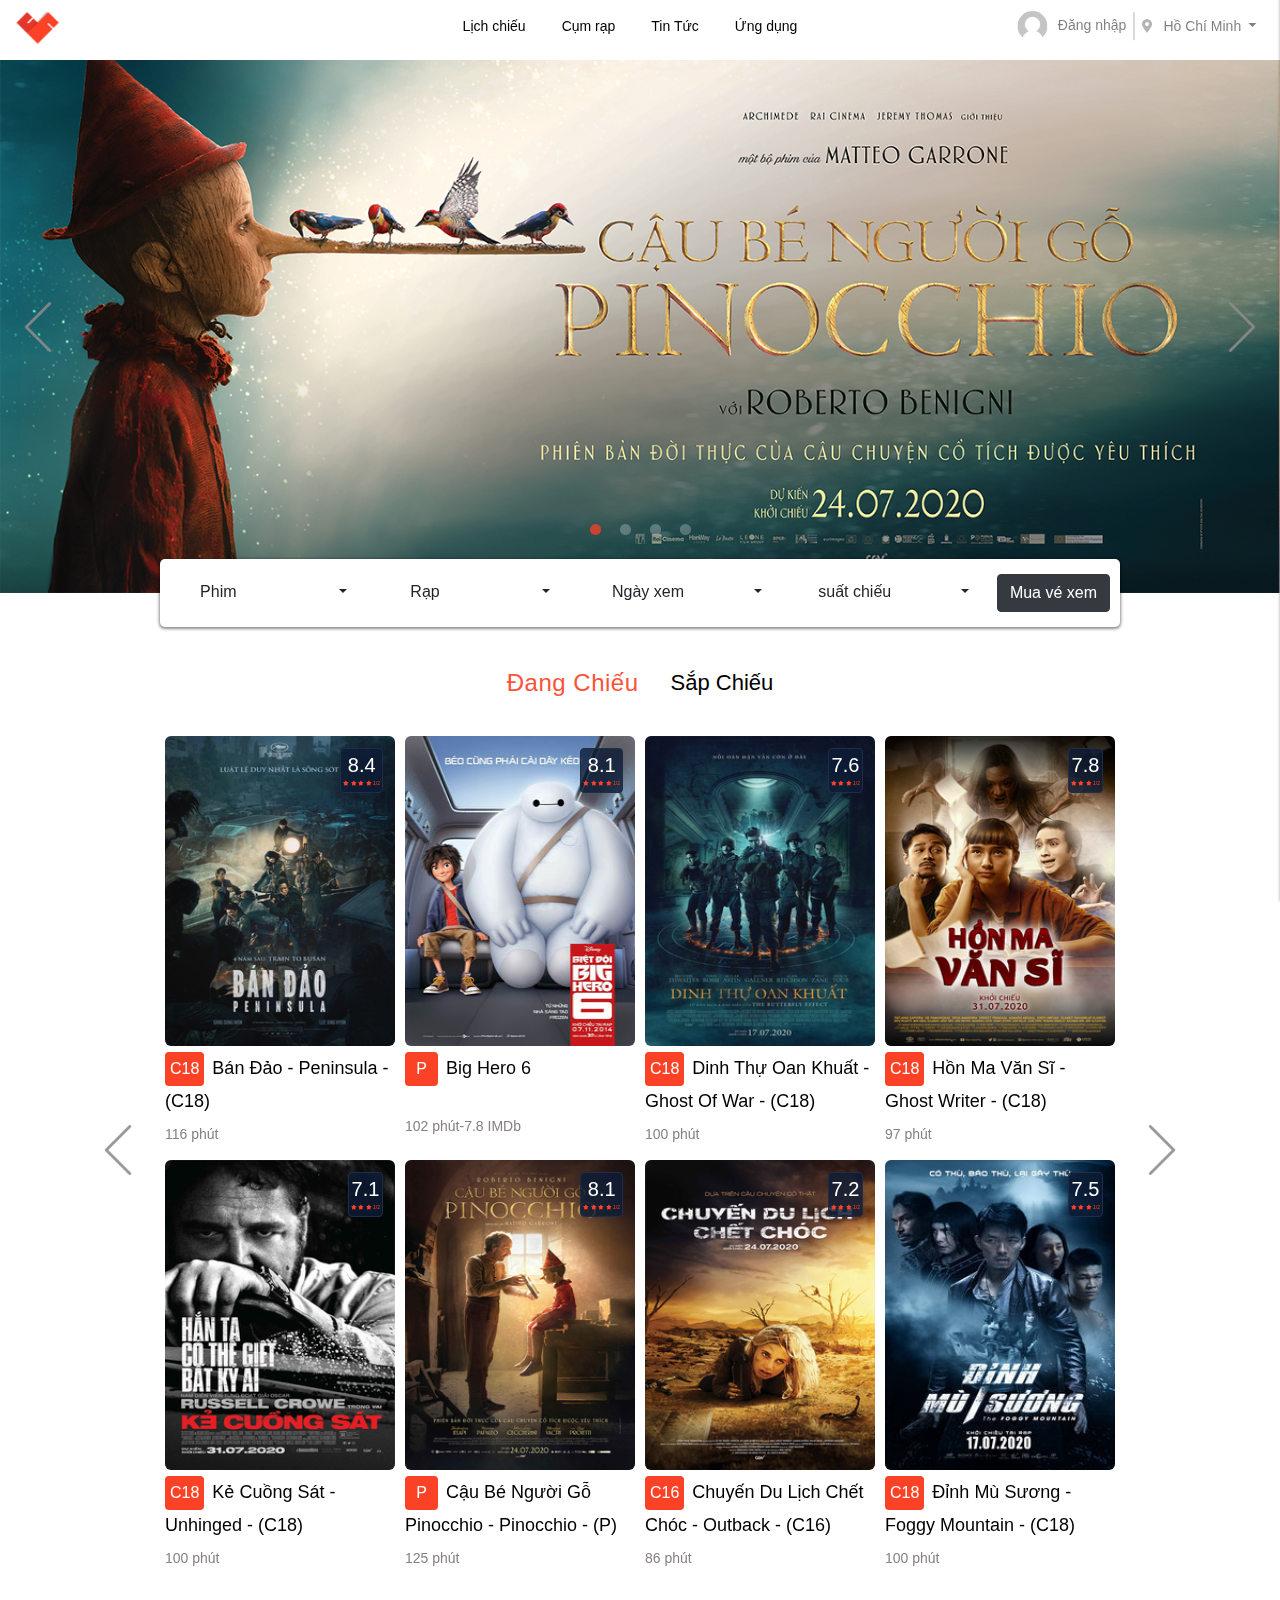
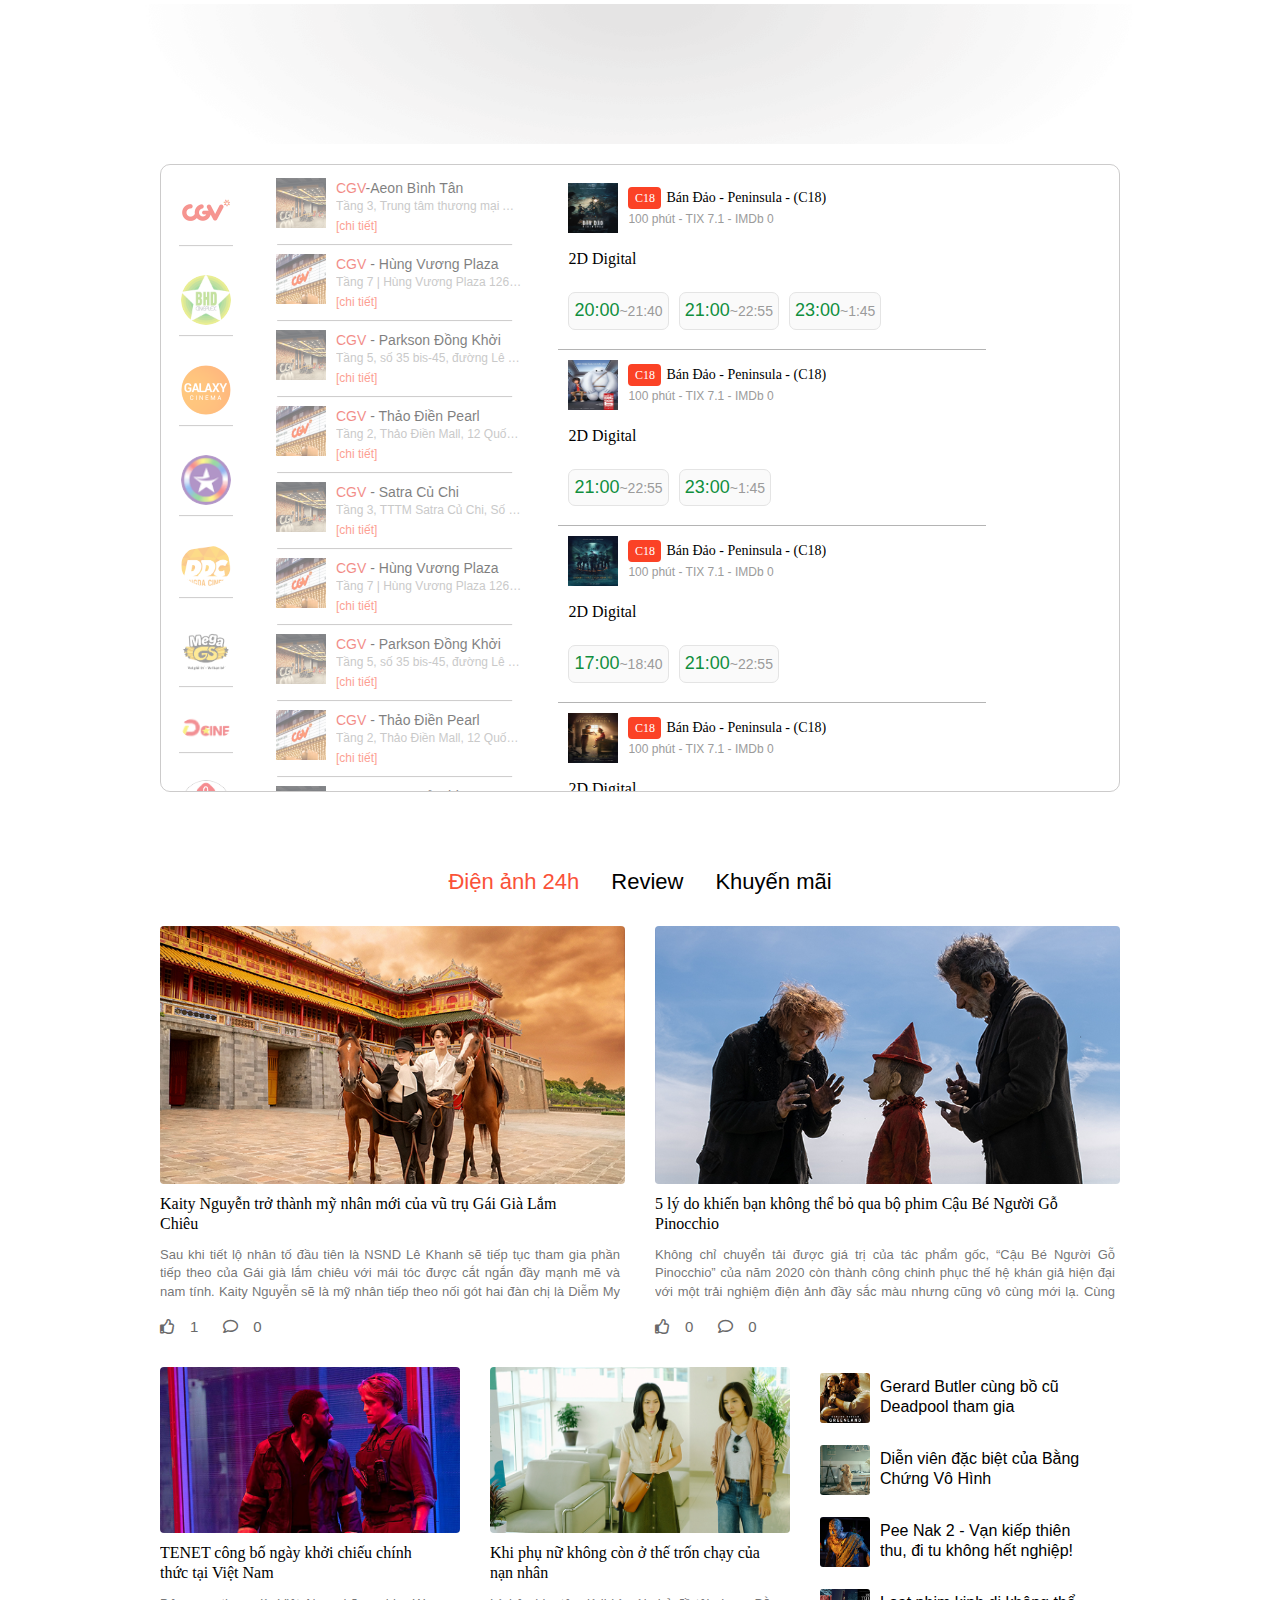
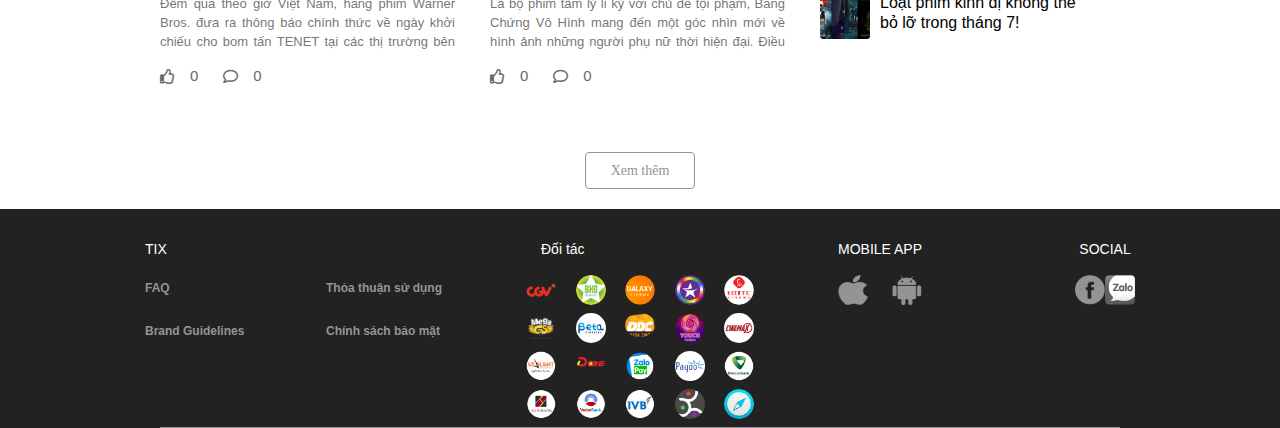
==== index.html @ 24a63910 "demo" ====
<!doctype html>
<html lang="en">

<head>
    <title>Tix-movie</title>
    <!-- Required meta tags -->
    <meta charset="utf-8">
    <meta name="viewport" content="width=device-width, initial-scale=1, shrink-to-fit=no">
    <!-- fontawesome 5.16 -->
    <link rel="stylesheet" href="./plugins/fontawesome-free-5.14.0-web/css/all.min.css">
    <!-- Bootstrap CSS -->
    <link rel="stylesheet" href="./css/bootstrap.min.css">
    <!-- Slick CSS -->
    <link rel="stylesheet" href="./plugins/slick/slick.css">
    <link rel="stylesheet" href="./plugins/slick/slick-theme.css">
    <!-- Venobox -->
    <link rel="stylesheet" href="./plugins/venobox/venobox.min.css" type="text/css" media="screen">
    <!-- CSS -->
    <link rel="stylesheet" href="./css/style.css">
</head>

<body>
    <header>
        <div id="mySidenav" class="sidenav">
            <div class="d-flex">
                <a class="nav-link1" href="#">
                    <img src="./img/avatar.png" alt="avatar" class="img-fluid" />
                    <span>Đăng nhập</span>
                </a>
                <a href="javascript:void(0)" class="closebtn" onclick="closeNav()">
                    <img src="./img/next-session.png" alt="next-session" class="img-fluid">
                </a>
            </div>
            <a href="#">Lịch chiếu</a>
            <a href="#">Cụm rạp</a>
            <a href="#">Tin tức</a>
            <a href="#">Ứng dụng</a>
            <div class="nav-item dropdown">
                <a class="nav-link dropdown-toggle" href="#" id="navbardrop" data-toggle="dropdown">
                    <span></i>Hồ Chí Minh</span>
                </a>
                <div class="dropdown-menu">
                    <a class="dropdown-item" href="#">Hồ Chí Minh</a>
                    <a class="dropdown-item" href="#">Hà Nội</a>
                    <a class="dropdown-item" href="#">Đà Nẵng</a>
                    <a class="dropdown-item" href="#">Hải Phòng</a>
                    <a class="dropdown-item" href="#">Biên Hòa</a>
                    <a class="dropdown-item" href="#">Nha Trang</a>

                </div>
            </div>

        </div>

        <!-- <h2>Animated Sidenav Example</h2>
        <p>Click on the element below to open the side navigation menu.</p>
        <span style="font-size:30px;cursor:pointer" onclick="openNav()">&#9776; open</span> -->
        <nav class="navbar navbar-expand-md navbar-light">
            <!-- Brand -->
            <a class="navbar-brand" href="#"><img src="img/web-logo.png" alt="web-logo" class="img-fluid"></a>

            <!-- Toggler/collapsibe Button -->
            <button class="navbar-toggler" onclick="openNav()">
                <img src="./img/menu-options.png" alt="menu-options" class="img-fluid">
            </button>

            <!-- Navbar links -->
            <div class="nav__menu">
                <ul class="navbar-nav">
                    <li class="nav-item">
                        <a class="nav-link" href="#">Lịch chiếu</a>
                    </li>
                    <li class="nav-item">
                        <a class="nav-link" href="#">Cụm rạp</a>
                    </li>
                    <li class="nav-item">
                        <a class="nav-link" href="#">Tin Tức</a>
                    </li>
                    <li class="nav-item">
                        <a class="nav-link" href="#">Ứng dụng</a>
                    </li>
                </ul>
            </div>
            <div class="nav__right">
                <ul class="navbar-nav">
                    <li class="nav-item ">
                        <a class="nav-link nav-link1" href="#">
                            <img src="./img/avatar.png" alt="avatar" class="img-fluid" />
                            <span>Đăng nhập</span>
                        </a>
                    </li>
                    <li class="nav-item dropdown">
                        <a class="nav-link dropdown-toggle" href="#" id="navbardrop" data-toggle="dropdown">
                            <span><i class="fas fa-map-marker-alt"></i>Hồ Chí Minh</span>
                        </a>
                        <div class="dropdown-menu">
                            <a class="dropdown-item" href="#">Hồ Chí Minh</a>
                            <a class="dropdown-item" href="#">Hà Nội</a>
                            <a class="dropdown-item" href="#">Đà Nẵng</a>
                            <a class="dropdown-item" href="#">Hải Phòng</a>
                            <a class="dropdown-item" href="#">Biên Hòa</a>
                            <a class="dropdown-item" href="#">Nha Trang</a>

                        </div>
                    </li>
                </ul>
            </div>
        </nav>
    </header>
    <section id="SlideShow">
        <div class="slick__carousel">
            <div class="item-carousel">
                <img src="./img/film1.png" alt="film1" class="img-fluid">
                <a class="venobox btn-trailer" data-vbtype="video"
                    href="https://www.youtube.com/watch?v=R3_Wu7fbBbc"><img src="./img/play-video.png" alt="play-video"
                        class="img-fluid"></a>
            </div>
            <div class="item-carousel">
                <img src="./img/film2.png" alt="film1" class="img-fluid">
                <a class="venobox btn-trailer" data-vbtype="video"
                    href="https://www.youtube.com/watch?v=Fi2RvkKuP0k"><img src="./img/play-video.png" alt="play-video"
                        class="img-fluid"></a>
            </div>
            <div class="item-carousel">
                <img src="./img/film3.png" alt="film1" class="img-fluid">
                <a class="venobox btn-trailer" data-vbtype="video"
                    href="https://www.youtube.com/watch?v=gSSaTepQXGU"><img src="./img/play-video.png" alt="play-video"
                        class="img-fluid"></a>
            </div>
            <div class="item-carousel">
                <img src="./img/film4.jpg" alt="film1" class="img-fluid">
                <a class="venobox btn-trailer" data-vbtype="video"
                    href="https://www.youtube.com/watch?v=J8riYadR3Nk"><img src="./img/play-video.png" alt="play-video"
                        class="img-fluid"></a>
            </div>
        </div>
    </section>
    <section id="searchTab">
        <div class="searchTool container">
            <div class="dropdown drop_film">
                <button type="button" class="btn btn-light dropdown-toggle film" data-toggle="dropdown">
                    Phim
                </button>
                <div class="dropdown-menu">
                    <a class="dropdown-item" href="#">Bán Đảo - Peninsula - (C18)</a>
                    <a class="dropdown-item" href="#">Big Hero 6</a>
                    <a class="dropdown-item" href="#">Dinh Thự Oan Khuất - Ghost Of War - (C18)</a>
                    <a class="dropdown-item" href="#">Hồn Ma Văn Sĩ - Ghost Writer - (C18)</a>
                    <a class="dropdown-item" href="#">Kẻ Cuồng Sát - Unhinged - (C18)</a>
                    <a class="dropdown-item" href="#">Cậu Bé Người Gỗ Pinocchio - Pinocchio - (P)</a>
                    <a class="dropdown-item" href="#">Chuyến Du Lịch Chết Chóc - Outback - (C16)</a>
                    <a class="dropdown-item" href="#">Đỉnh Mù Sương - Foggy Mountain - (C18)</a>
                    <a class="dropdown-item" href="#">Tàn Tích Quỷ Ám - Relic - (C18)</a>
                    <a class="dropdown-item" href="#">Hậu Duệ Thần Sấm - Mortal - (C16)</a>
                    <a class="dropdown-item" href="#">Bằng Chứng Vô Hình - (C18)</a>
                    <a class="dropdown-item" href="#">Yêu Nhau Mùa Ế - Low Season - (C16)</a>
                    <a class="dropdown-item" href="#">Cuộc Phiêu Lưu Của Scooby-doo! - Scoob! - (P)</a>
                    <a class="dropdown-item" href="#">Ngôi Đền Kì Quái - Pee Nak 2 - (C16)</a>
                    <a class="dropdown-item" href="#">SÓI 100% - 100% WOLF - (P)</a>
                </div>
            </div>
            <div class="dropdown drop_cine">
                <button type="button" class="btn btn-light dropdown-toggle cine" data-toggle="dropdown">
                    Rạp
                </button>
                <div class="dropdown-menu">
                    <a class="dropdown-item" href="#">BHD Star Bitexco</a>
                    <a class="dropdown-item" href="#">BHD Star Vincom 3/2</a>
                    <a class="dropdown-item" href="#">BHD Star Vincom Lê Văn Việt</a>
                    <a class="dropdown-item" href="#">BHD Star Vincom Quang Trung</a>
                    <a class="dropdown-item" href="#">BHD Star Vincom Thảo Điền</a>
                    <a class="dropdown-item" href="#">BHD Star ‎Phạm Hùng</a>
                    <!-- <a class="dropdown-item" href="#">CGV Aeon Bình Tân</a>
                    <a class="dropdown-item" href="#">CGV Aeon Tân Phú</a>
                    <a class="dropdown-item" href="#">CGV Crescent Mall</a>
                    <a class="dropdown-item" href="#">CGV Giga Mall Thủ Đức</a>
                    <a class="dropdown-item" href="#">CGV Hoàng Văn Thụ</a>
                    <a class="dropdown-item" href="#">CGV Hùng Vương Plaza</a>
                    <a class="dropdown-item" href="#">CGV IMC Trần Quang Khải</a>
                    <a class="dropdown-item" href="#">CGV Liberty Citypoint</a>
                    <a class="dropdown-item" href="#">CGV Liberty Citypoint</a>
                    <a class="dropdown-item" href="#">CGV Lý Chính Thắng</a>  -->
                </div>
            </div>
            <div class="dropdown drop_date">
                <button type="button" class="btn btn-light dropdown-toggle date" data-toggle="dropdown">
                    Ngày xem
                </button>
                <div class="dropdown-menu">
                    <a class="dropdown-item" href="#">Hôm nay <p>01-08-2020</p></a>
                    <a class="dropdown-item" href="#">Hôm ngày mai <p>02-08-2020</p></a>
                    <a class="dropdown-item" href="#">Thứ 2 <p>03-08-2020</p></a>
                    <a class="dropdown-item" href="#">Thứ 3 <p>04-08-2020</p></a>
                    <a class="dropdown-item" href="#">Thứ 4 <p>05-08-2020</p></a>
                    <a class="dropdown-item" href="#">Thứ 5 <p>06-08-2020</p></a>
                    <a class="dropdown-item" href="#">Thứ 6 <p>07-08-2020</p></a>
                    <a class="dropdown-item" href="#">Thứ 7 <p>08-08-2020</p></a>
                    <a class="dropdown-item" href="#">chủ nhật <p>09-08-2020</p></a>
                </div>
            </div>
            <div class="dropdown drop_suatChieu">
                <button type="button" class="btn btn-light dropdown-toggle sChieu" data-toggle="dropdown">
                    suất chiếu
                </button>
                <div class="dropdown-menu">
                    <a class="dropdown-item" href="#">11:30</a>
                    <a class="dropdown-item" href="#">12:15</a>
                    <a class="dropdown-item" href="#">13:45</a>
                    <a class="dropdown-item" href="#">14:10</a>
                    <a class="dropdown-item" href="#">15:35</a>
                    <a class="dropdown-item" href="#">16:15</a>
                    <a class="dropdown-item" href="#">17:40</a>
                    <a class="dropdown-item" href="#">18:25</a>
                    <a class="dropdown-item" href="#">19:10</a>
                    <a class="dropdown-item" href="#">20:35</a>
                    <a class="dropdown-item" href="#">21:15</a>
                    <a class="dropdown-item" href="#">22:40</a>
                    <a class="dropdown-item" href="#">7:25</a>
                    <a class="dropdown-item" href="#">8:10</a>
                    <a class="dropdown-item" href="#">9:15</a>
                    <a class="dropdown-item" href="#">10:40</a>
                    <a class="dropdown-item" href="#">11:25</a>
                    <a class="dropdown-item" href="#">8:10</a>
                </div>
            </div>
            <div class="button">
                <button class="btn btn-dark">Mua vé xem</button>
            </div>
        </div>
    </section>
    <section id="homeMovies">
        <div class=" container movies">
            <ul class="nav nav-tabs">
                <li class="nav-item">
                    <a class="nav-link active show" data-toggle="pill" href="#DangChieu">Đang Chiếu</a>
                </li>
                <li class="nav-item">
                    <a class="nav-link" data-toggle="pill" href="#SapChieu">Sắp Chiếu</a>
                </li>
            </ul>

            <!-- Tab panes -->
            <div class="tab-content">
                <div class="tab-pane active" id="DangChieu">
                    <div class="slick-movie">
                        <div class="slick-item">
                            <div class="row">
                                <div class="col-3">
                                    <div class="tag">
                                        <div class="image">
                                            <img src="./img/movie1.png" alt="movie1" class="img-fluid">
                                            <span class="point-film">
                                                <p class="point">8.4</p>
                                                <p class="rating">
                                                    <i class="fas fa-star"></i>
                                                    <i class="fas fa-star"></i>
                                                    <i class="fas fa-star"></i>
                                                    <i class="fas fa-star"></i>
                                                    1/2
                                                </p>
                                            </span>
                                            <a class="venobox btn-trailer" data-vbtype="video"
                                                href="https://www.youtube.com/watch?v=R3_Wu7fbBbc"><img
                                                    src="./img/play-video.png" alt="play-video" class="img-fluid"></a>
                                        </div>
                                        <div class="content">
                                            <div class="content__group">
                                                <p class="title"><span>C18</span>Bán Đảo - Peninsula - (C18)</p>
                                                <p class="time">116 phút </p>
                                            </div>
                                            <div class="content__button">
                                                <button class="btn btn-warning btn-pay">Mua Vé</button>
                                            </div>
                                        </div>
                                    </div>
                                </div>
                                <div class="col-3">
                                    <div class="tag">
                                        <div class="image">
                                            <img src="./img/movie2.jpg" alt="movie2" class="img-fluid">
                                            <span class="point-film">
                                                <p class="point">8.1</p>
                                                <p class="rating">
                                                    <i class="fas fa-star"></i>
                                                    <i class="fas fa-star"></i>
                                                    <i class="fas fa-star"></i>
                                                    <i class="fas fa-star"></i>
                                                    1/2
                                                </p>
                                            </span>
                                            <a class="venobox btn-trailer" data-vbtype="video"
                                                href="https://www.youtube.com/watch?v=R3_Wu7fbBbc"><img
                                                    src="./img/play-video.png" alt="play-video" class="img-fluid"></a>
                                        </div>
                                        <div class="content">
                                            <div class="content__group">
                                                <p class="title"><span>P</span>Big Hero 6</p>
                                                <p class="time">102 phút-7.8 IMDb </p>
                                            </div>
                                            <div class="content__button">
                                                <button class="btn btn-warning btn-pay">Mua Vé</button>
                                            </div>
                                        </div>
                                    </div>
                                </div>
                                <div class="col-3">
                                    <div class="tag">
                                        <div class="image">
                                            <img src="./img/movie3.png" alt="movie3" class="img-fluid">
                                            <span class="point-film">
                                                <p class="point">7.6</p>
                                                <p class="rating">
                                                    <i class="fas fa-star"></i>
                                                    <i class="fas fa-star"></i>
                                                    <i class="fas fa-star"></i>
                                                    1/2
                                                </p>
                                            </span>
                                            <a class="venobox btn-trailer" data-vbtype="video"
                                                href="https://www.youtube.com/watch?v=R3_Wu7fbBbc"><img
                                                    src="./img/play-video.png" alt="play-video" class="img-fluid"></a>
                                        </div>
                                        <div class="content">
                                            <div class="content__group">
                                                <p class="title"><span>C18</span>Dinh Thự Oan Khuất - Ghost Of War -
                                                    (C18)</p>
                                                <p class="time">100 phút </p>
                                            </div>
                                            <div class="content__button">
                                                <button class="btn btn-warning btn-pay">Mua Vé</button>
                                            </div>
                                        </div>
                                    </div>
                                </div>
                                <div class="col-3">
                                    <div class="tag">
                                        <div class="image">
                                            <img src="./img/movie4.png" alt="movie4" class="img-fluid">
                                            <span class="point-film">
                                                <p class="point">7.8</p>
                                                <p class="rating">
                                                    <i class="fas fa-star"></i>
                                                    <i class="fas fa-star"></i>
                                                    <i class="fas fa-star"></i>
                                                    1/2
                                                </p>
                                            </span>
                                            <a class="venobox btn-trailer" data-vbtype="video"
                                                href="https://www.youtube.com/watch?v=R3_Wu7fbBbc"><img
                                                    src="./img/play-video.png" alt="play-video" class="img-fluid"></a>
                                        </div>
                                        <div class="content">
                                            <div class="content__group">
                                                <p class="title"><span>C18</span>Hồn Ma Văn Sĩ - Ghost Writer - (C18)
                                                </p>
                                                <p class="time">97 phút </p>
                                            </div>
                                            <div class="content__button">
                                                <button class="btn btn-warning btn-pay">Mua Vé</button>
                                            </div>
                                        </div>
                                    </div>
                                </div>
                                <div class="col-3">
                                    <div class="tag">
                                        <div class="image">
                                            <img src="./img/movie5.png" alt="movie5" class="img-fluid">
                                            <span class="point-film">
                                                <p class="point">7.1</p>
                                                <p class="rating">
                                                    <i class="fas fa-star"></i>
                                                    <i class="fas fa-star"></i>
                                                    <i class="fas fa-star"></i>
                                                    1/2
                                                </p>
                                            </span>
                                            <a class="venobox btn-trailer" data-vbtype="video"
                                                href="https://www.youtube.com/watch?v=R3_Wu7fbBbc"><img
                                                    src="./img/play-video.png" alt="play-video" class="img-fluid"></a>
                                        </div>
                                        <div class="content">
                                            <div class="content__group">
                                                <p class="title"><span>C18</span>Kẻ Cuồng Sát - Unhinged - (C18)</p>
                                                <p class="time">100 phút </p>
                                            </div>
                                            <div class="content__button">
                                                <button class="btn btn-warning btn-pay">Mua Vé</button>
                                            </div>
                                        </div>
                                    </div>
                                </div>
                                <div class="col-3">
                                    <div class="tag">
                                        <div class="image">
                                            <img src="./img/movie6.png" alt="movie6" class="img-fluid">
                                            <span class="point-film">
                                                <p class="point">8.1</p>
                                                <p class="rating">
                                                    <i class="fas fa-star"></i>
                                                    <i class="fas fa-star"></i>
                                                    <i class="fas fa-star"></i>
                                                    <i class="fas fa-star"></i>
                                                    1/2
                                                </p>
                                            </span>
                                            <a class="venobox btn-trailer" data-vbtype="video"
                                                href="https://www.youtube.com/watch?v=R3_Wu7fbBbc"><img
                                                    src="./img/play-video.png" alt="play-video" class="img-fluid"></a>
                                        </div>
                                        <div class="content">
                                            <div class="content__group">
                                                <p class="title"><span>P</span>Cậu Bé Người Gỗ Pinocchio - Pinocchio -
                                                    (P)</p>
                                                <p class="time">125 phút</p>
                                            </div>
                                            <div class="content__button">
                                                <button class="btn btn-warning btn-pay">Mua Vé</button>
                                            </div>
                                        </div>
                                    </div>
                                </div>
                                <div class="col-3">
                                    <div class="tag">
                                        <div class="image">
                                            <img src="./img/movie7.png" alt="movie7" class="img-fluid">
                                            <span class="point-film">
                                                <p class="point">7.2</p>
                                                <p class="rating">
                                                    <i class="fas fa-star"></i>
                                                    <i class="fas fa-star"></i>
                                                    <i class="fas fa-star"></i>
                                                    1/2
                                                </p>
                                            </span>
                                            <a class="venobox btn-trailer" data-vbtype="video"
                                                href="https://www.youtube.com/watch?v=R3_Wu7fbBbc"><img
                                                    src="./img/play-video.png" alt="play-video" class="img-fluid"></a>
                                        </div>
                                        <div class="content">
                                            <div class="content__group">
                                                <p class="title"><span>C16</span>Chuyến Du Lịch Chết Chóc - Outback -
                                                    (C16)</p>
                                                <p class="time">86 phút </p>
                                            </div>
                                            <div class="content__button">
                                                <button class="btn btn-warning btn-pay">Mua Vé</button>
                                            </div>
                                        </div>
                                    </div>
                                </div>
                                <div class="col-3">
                                    <div class="tag">
                                        <div class="image">
                                            <img src="./img/movie8.jpg" alt="movie8" class="img-fluid">
                                            <span class="point-film">
                                                <p class="point">7.5</p>
                                                <p class="rating">
                                                    <i class="fas fa-star"></i>
                                                    <i class="fas fa-star"></i>
                                                    <i class="fas fa-star"></i>
                                                    1/2
                                                </p>
                                            </span>
                                            <a class="venobox btn-trailer" data-vbtype="video"
                                                href="https://www.youtube.com/watch?v=R3_Wu7fbBbc"><img
                                                    src="./img/play-video.png" alt="play-video" class="img-fluid"></a>
                                        </div>
                                        <div class="content">
                                            <div class="content__group">
                                                <p class="title"><span>C18</span>Đỉnh Mù Sương - Foggy Mountain - (C18)
                                                </p>
                                                <p class="time">100 phút </p>
                                            </div>
                                            <div class="content__button">
                                                <button class="btn btn-warning btn-pay">Mua Vé</button>
                                            </div>
                                        </div>
                                    </div>
                                </div>
                            </div>
                        </div>
                        <div class="slick-item">
                            <div class="row">
                                <div class="col-3">
                                    <div class="tag">
                                        <div class="image">
                                            <img src="./img/movie9.png" alt="movie9" class="img-fluid">
                                            <span class="point-film">
                                                <p class="point">7</p>
                                                <p class="rating">
                                                    <i class="fas fa-star"></i>
                                                    <i class="fas fa-star"></i>
                                                    <i class="fas fa-star"></i>
                                                    1/2
                                                </p>
                                            </span>
                                            <a class="venobox btn-trailer" data-vbtype="video"
                                                href="https://www.youtube.com/watch?v=R3_Wu7fbBbc"><img
                                                    src="./img/play-video.png" alt="play-video" class="img-fluid"></a>
                                        </div>
                                        <div class="content">
                                            <div class="content__group">
                                                <p class="title"><span>C18</span>Tàn Tích Quỷ Ám - Relic - (C18)</p>
                                                <p class="time">89 phút </p>
                                            </div>
                                            <div class="content__button">
                                                <button class="btn btn-warning btn-pay">Mua Vé</button>
                                            </div>
                                        </div>
                                    </div>
                                </div>
                                <div class="col-3">
                                    <div class="tag">
                                        <div class="image">
                                            <img src="./img/movie10.png" alt="movie10" class="img-fluid">
                                            <span class="point-film">
                                                <p class="point">7</p>
                                                <p class="rating">
                                                    <i class="fas fa-star"></i>
                                                    <i class="fas fa-star"></i>
                                                    <i class="fas fa-star"></i>
                                                    1/2
                                                </p>
                                            </span>
                                            <a class="venobox btn-trailer" data-vbtype="video"
                                                href="https://www.youtube.com/watch?v=R3_Wu7fbBbc"><img
                                                    src="./img/play-video.png" alt="play-video" class="img-fluid"></a>
                                        </div>
                                        <div class="content">
                                            <div class="content__group">
                                                <p class="title"><span>C16</span>Hậu Duệ Thần Sấm - Mortal - (C16)</p>
                                                <p class="time">104 phút</p>
                                            </div>
                                            <div class="content__button">
                                                <button class="btn btn-warning btn-pay">Mua Vé</button>
                                            </div>
                                        </div>
                                    </div>
                                </div>
                                <div class="col-3">
                                    <div class="tag">
                                        <div class="image">
                                            <img src="./img/movie11.jpg" alt="movie11" class="img-fluid">
                                            <span class="point-film">
                                                <p class="point">7.7</p>
                                                <p class="rating">
                                                    <i class="fas fa-star"></i>
                                                    <i class="fas fa-star"></i>
                                                    <i class="fas fa-star"></i>
                                                    1/2
                                                </p>
                                            </span>
                                            <a class="venobox btn-trailer" data-vbtype="video"
                                                href="https://www.youtube.com/watch?v=R3_Wu7fbBbc"><img
                                                    src="./img/play-video.png" alt="play-video" class="img-fluid"></a>
                                        </div>
                                        <div class="content">
                                            <div class="content__group">
                                                <p class="title"><span>C18</span>Bằng Chứng Vô Hình - (C18)</p>
                                                <p class="time">100 phút </p>
                                            </div>
                                            <div class="content__button">
                                                <button class="btn btn-warning btn-pay">Mua Vé</button>
                                            </div>
                                        </div>
                                    </div>
                                </div>
                                <div class="col-3">
                                    <div class="tag">
                                        <div class="image">
                                            <img src="./img/movie12.png" alt="movie12" class="img-fluid">
                                            <span class="point-film">
                                                <p class="point">8.3</p>
                                                <p class="rating">
                                                    <i class="fas fa-star"></i>
                                                    <i class="fas fa-star"></i>
                                                    <i class="fas fa-star"></i>
                                                    <i class="fas fa-star"></i>
                                                    1/2
                                                </p>
                                            </span>
                                            <a class="venobox btn-trailer" data-vbtype="video"
                                                href="https://www.youtube.com/watch?v=R3_Wu7fbBbc"><img
                                                    src="./img/play-video.png" alt="play-video" class="img-fluid"></a>
                                        </div>
                                        <div class="content">
                                            <div class="content__group">
                                                <p class="title"><span>C16</span>Yêu Nhau Mùa Ế - Low Season - (C16)</p>
                                                <p class="time">100 phút </p>
                                            </div>
                                            <div class="content__button">
                                                <button class="btn btn-warning btn-pay">Mua Vé</button>
                                            </div>
                                        </div>
                                    </div>
                                </div>
                                <div class="col-3">
                                    <div class="tag">
                                        <div class="image">
                                            <img src="./img/movie13.png" alt="movie13" class="img-fluid">
                                            <span class="point-film">
                                                <p class="point">7.8</p>
                                                <p class="rating">
                                                    <i class="fas fa-star"></i>
                                                    <i class="fas fa-star"></i>
                                                    <i class="fas fa-star"></i>
                                                    1/2
                                                </p>
                                            </span>
                                            <a class="venobox btn-trailer" data-vbtype="video"
                                                href="https://www.youtube.com/watch?v=R3_Wu7fbBbc"><img
                                                    src="./img/play-video.png" alt="play-video" class="img-fluid"></a>
                                        </div>
                                        <div class="content">
                                            <div class="content__group">
                                                <p class="title"><span>P</span>Cuộc Phiêu Lưu Của Scooby-doo! - Scoob! -
                                                    (P)</p>
                                                <p class="time">100 phút - 5.7 IMDb</p>
                                            </div>
                                            <div class="content__button">
                                                <button class="btn btn-warning btn-pay">Mua Vé</button>
                                            </div>
                                        </div>
                                    </div>
                                </div>
                                <div class="col-3">
                                    <div class="tag">
                                        <div class="image">
                                            <img src="./img/movie14.png" alt="movie14" class="img-fluid">
                                            <span class="point-film">
                                                <p class="point">5.6</p>
                                                <p class="rating">
                                                    <i class="fas fa-star"></i>
                                                    <i class="fas fa-star"></i>
                                                    1/2
                                                </p>
                                            </span>
                                            <a class="venobox btn-trailer" data-vbtype="video"
                                                href="https://www.youtube.com/watch?v=R3_Wu7fbBbc"><img
                                                    src="./img/play-video.png" alt="play-video" class="img-fluid"></a>
                                        </div>
                                        <div class="content">
                                            <div class="content__group">
                                                <p class="title"><span>C16</span>Ngôi Đền Kì Quái - Pee Nak 2 - (C16)
                                                </p>
                                                <p class="time">115 phút</p>
                                            </div>
                                            <div class="content__button">
                                                <button class="btn btn-warning btn-pay">Mua Vé</button>
                                            </div>
                                        </div>
                                    </div>
                                </div>
                                <div class="col-3">
                                    <div class="tag">
                                        <div class="image">
                                            <img src="./img/movie15.png" alt="movie15" class="img-fluid">
                                            <span class="point-film">
                                                <p class="point">7.6</p>
                                                <p class="rating">
                                                    <i class="fas fa-star"></i>
                                                    <i class="fas fa-star"></i>
                                                    <i class="fas fa-star"></i>
                                                    1/2
                                                </p>
                                            </span>
                                            <a class="venobox btn-trailer" data-vbtype="video"
                                                href="https://www.youtube.com/watch?v=R3_Wu7fbBbc"><img
                                                    src="./img/play-video.png" alt="play-video" class="img-fluid"></a>
                                        </div>
                                        <div class="content">
                                            <div class="content__group">
                                                <p class="title"><span>P</span>SÓI 100% - 100% WOLF - (P)</p>
                                                <p class="time">96 phút </p>
                                            </div>
                                            <div class="content__button">
                                                <button class="btn btn-warning btn-pay">Mua Vé</button>
                                            </div>
                                        </div>
                                    </div>
                                </div>
                            </div>
                        </div>
                    </div>
                </div>
                <div class="tab-pane fade" id="SapChieu">
                    <div class="slick-movie">
                        <div class="slick-item">
                            <div class="row">
                                <div class="col-3">
                                    <div class="tag">
                                        <div class="image">
                                            <img src="./img/movie1.png" alt="movie1" class="img-fluid">
                                            <span class="point-film">
                                                <p class="point">8.4</p>
                                                <p class="rating">
                                                    <i class="fas fa-star"></i>
                                                    <i class="fas fa-star"></i>
                                                    <i class="fas fa-star"></i>
                                                    <i class="fas fa-star"></i>
                                                    1/2
                                                </p>
                                            </span>
                                            <a class="venobox btn-trailer" data-vbtype="video"
                                                href="https://www.youtube.com/watch?v=R3_Wu7fbBbc"><img
                                                    src="./img/play-video.png" alt="play-video" class="img-fluid"></a>
                                        </div>
                                        <div class="content">
                                            <div class="content__group">
                                                <p class="title"><span>C18</span>Bán Đảo - Peninsula - (C18)</p>
                                                <p class="time">116 phút </p>
                                            </div>
                                            <div class="content__button">
                                                <button class="btn btn-warning btn-pay">Mua Vé</button>
                                            </div>
                                        </div>
                                    </div>
                                </div>
                                <div class="col-3">
                                    <div class="tag">
                                        <div class="image">
                                            <img src="./img/movie2.jpg" alt="movie2" class="img-fluid">
                                            <span class="point-film">
                                                <p class="point">8.1</p>
                                                <p class="rating">
                                                    <i class="fas fa-star"></i>
                                                    <i class="fas fa-star"></i>
                                                    <i class="fas fa-star"></i>
                                                    <i class="fas fa-star"></i>
                                                    1/2
                                                </p>
                                            </span>
                                            <a class="venobox btn-trailer" data-vbtype="video"
                                                href="https://www.youtube.com/watch?v=R3_Wu7fbBbc"><img
                                                    src="./img/play-video.png" alt="play-video" class="img-fluid"></a>
                                        </div>
                                        <div class="content">
                                            <div class="content__group">
                                                <p class="title"><span>P</span>Big Hero 6</p>
                                                <p class="time">102 phút-7.8 IMDb </p>
                                            </div>
                                            <div class="content__button">
                                                <button class="btn btn-warning btn-pay">Mua Vé</button>
                                            </div>
                                        </div>
                                    </div>
                                </div>
                                <div class="col-3">
                                    <div class="tag">
                                        <div class="image">
                                            <img src="./img/movie3.png" alt="movie3" class="img-fluid">
                                            <span class="point-film">
                                                <p class="point">7.6</p>
                                                <p class="rating">
                                                    <i class="fas fa-star"></i>
                                                    <i class="fas fa-star"></i>
                                                    <i class="fas fa-star"></i>
                                                    1/2
                                                </p>
                                            </span>
                                            <a class="venobox btn-trailer" data-vbtype="video"
                                                href="https://www.youtube.com/watch?v=R3_Wu7fbBbc"><img
                                                    src="./img/play-video.png" alt="play-video" class="img-fluid"></a>
                                        </div>
                                        <div class="content">
                                            <div class="content__group">
                                                <p class="title"><span>C18</span>Dinh Thự Oan Khuất - Ghost Of War -
                                                    (C18)</p>
                                                <p class="time">100 phút </p>
                                            </div>
                                            <div class="content__button">
                                                <button class="btn btn-warning btn-pay">Mua Vé</button>
                                            </div>
                                        </div>
                                    </div>
                                </div>
                                <div class="col-3">
                                    <div class="tag">
                                        <div class="image">
                                            <img src="./img/movie4.png" alt="movie4" class="img-fluid">
                                            <span class="point-film">
                                                <p class="point">7.8</p>
                                                <p class="rating">
                                                    <i class="fas fa-star"></i>
                                                    <i class="fas fa-star"></i>
                                                    <i class="fas fa-star"></i>
                                                    1/2
                                                </p>
                                            </span>
                                            <a class="venobox btn-trailer" data-vbtype="video"
                                                href="https://www.youtube.com/watch?v=R3_Wu7fbBbc"><img
                                                    src="./img/play-video.png" alt="play-video" class="img-fluid"></a>
                                        </div>
                                        <div class="content">
                                            <div class="content__group">
                                                <p class="title"><span>C18</span>Hồn Ma Văn Sĩ - Ghost Writer - (C18)
                                                </p>
                                                <p class="time">97 phút </p>
                                            </div>
                                            <div class="content__button">
                                                <button class="btn btn-warning btn-pay">Mua Vé</button>
                                            </div>
                                        </div>
                                    </div>
                                </div>
                                <div class="col-3">
                                    <div class="tag">
                                        <div class="image">
                                            <img src="./img/movie5.png" alt="movie5" class="img-fluid">
                                            <span class="point-film">
                                                <p class="point">7.1</p>
                                                <p class="rating">
                                                    <i class="fas fa-star"></i>
                                                    <i class="fas fa-star"></i>
                                                    <i class="fas fa-star"></i>
                                                    1/2
                                                </p>
                                            </span>
                                            <a class="venobox btn-trailer" data-vbtype="video"
                                                href="https://www.youtube.com/watch?v=R3_Wu7fbBbc"><img
                                                    src="./img/play-video.png" alt="play-video" class="img-fluid"></a>
                                        </div>
                                        <div class="content">
                                            <div class="content__group">
                                                <p class="title"><span>C18</span>Kẻ Cuồng Sát - Unhinged - (C18)</p>
                                                <p class="time">100 phút </p>
                                            </div>
                                            <div class="content__button">
                                                <button class="btn btn-warning btn-pay">Mua Vé</button>
                                            </div>
                                        </div>
                                    </div>
                                </div>
                                <div class="col-3">
                                    <div class="tag">
                                        <div class="image">
                                            <img src="./img/movie6.png" alt="movie6" class="img-fluid">
                                            <span class="point-film">
                                                <p class="point">8.1</p>
                                                <p class="rating">
                                                    <i class="fas fa-star"></i>
                                                    <i class="fas fa-star"></i>
                                                    <i class="fas fa-star"></i>
                                                    <i class="fas fa-star"></i>
                                                    1/2
                                                </p>
                                            </span>
                                            <a class="venobox btn-trailer" data-vbtype="video"
                                                href="https://www.youtube.com/watch?v=R3_Wu7fbBbc"><img
                                                    src="./img/play-video.png" alt="play-video" class="img-fluid"></a>
                                        </div>
                                        <div class="content">
                                            <div class="content__group">
                                                <p class="title"><span>P</span>Cậu Bé Người Gỗ Pinocchio - Pinocchio -
                                                    (P)</p>
                                                <p class="time">125 phút</p>
                                            </div>
                                            <div class="content__button">
                                                <button class="btn btn-warning btn-pay">Mua Vé</button>
                                            </div>
                                        </div>
                                    </div>
                                </div>
                                <div class="col-3">
                                    <div class="tag">
                                        <div class="image">
                                            <img src="./img/movie7.png" alt="movie7" class="img-fluid">
                                            <span class="point-film">
                                                <p class="point">7.2</p>
                                                <p class="rating">
                                                    <i class="fas fa-star"></i>
                                                    <i class="fas fa-star"></i>
                                                    <i class="fas fa-star"></i>
                                                    1/2
                                                </p>
                                            </span>
                                            <a class="venobox btn-trailer" data-vbtype="video"
                                                href="https://www.youtube.com/watch?v=R3_Wu7fbBbc"><img
                                                    src="./img/play-video.png" alt="play-video" class="img-fluid"></a>
                                        </div>
                                        <div class="content">
                                            <div class="content__group">
                                                <p class="title"><span>C16</span>Chuyến Du Lịch Chết Chóc - Outback -
                                                    (C16)</p>
                                                <p class="time">86 phút </p>
                                            </div>
                                            <div class="content__button">
                                                <button class="btn btn-warning btn-pay">Mua Vé</button>
                                            </div>
                                        </div>
                                    </div>
                                </div>
                                <div class="col-3">
                                    <div class="tag">
                                        <div class="image">
                                            <img src="./img/movie8.jpg" alt="movie8" class="img-fluid">
                                            <span class="point-film">
                                                <p class="point">7.5</p>
                                                <p class="rating">
                                                    <i class="fas fa-star"></i>
                                                    <i class="fas fa-star"></i>
                                                    <i class="fas fa-star"></i>
                                                    1/2
                                                </p>
                                            </span>
                                            <a class="venobox btn-trailer" data-vbtype="video"
                                                href="https://www.youtube.com/watch?v=R3_Wu7fbBbc"><img
                                                    src="./img/play-video.png" alt="play-video" class="img-fluid"></a>
                                        </div>
                                        <div class="content">
                                            <div class="content__group">
                                                <p class="title"><span>C18</span>Đỉnh Mù Sương - Foggy Mountain - (C18)
                                                </p>
                                                <p class="time">100 phút </p>
                                            </div>
                                            <div class="content__button">
                                                <button class="btn btn-warning btn-pay">Mua Vé</button>
                                            </div>
                                        </div>
                                    </div>
                                </div>
                            </div>
                        </div>
                        <div class="slick-item">
                            <div class="row">
                                <div class="col-3">
                                    <div class="tag">
                                        <div class="image">
                                            <img src="./img/movie9.png" alt="movie9" class="img-fluid">
                                            <span class="point-film">
                                                <p class="point">7</p>
                                                <p class="rating">
                                                    <i class="fas fa-star"></i>
                                                    <i class="fas fa-star"></i>
                                                    <i class="fas fa-star"></i>
                                                    1/2
                                                </p>
                                            </span>
                                            <a class="venobox btn-trailer" data-vbtype="video"
                                                href="https://www.youtube.com/watch?v=R3_Wu7fbBbc"><img
                                                    src="./img/play-video.png" alt="play-video" class="img-fluid"></a>
                                        </div>
                                        <div class="content">
                                            <div class="content__group">
                                                <p class="title"><span>C18</span>Tàn Tích Quỷ Ám - Relic - (C18)</p>
                                                <p class="time">89 phút </p>
                                            </div>
                                            <div class="content__button">
                                                <button class="btn btn-warning btn-pay">Mua Vé</button>
                                            </div>
                                        </div>
                                    </div>
                                </div>
                                <div class="col-3">
                                    <div class="tag">
                                        <div class="image">
                                            <img src="./img/movie10.png" alt="movie10" class="img-fluid">
                                            <span class="point-film">
                                                <p class="point">7</p>
                                                <p class="rating">
                                                    <i class="fas fa-star"></i>
                                                    <i class="fas fa-star"></i>
                                                    <i class="fas fa-star"></i>
                                                    1/2
                                                </p>
                                            </span>
                                            <a class="venobox btn-trailer" data-vbtype="video"
                                                href="https://www.youtube.com/watch?v=R3_Wu7fbBbc"><img
                                                    src="./img/play-video.png" alt="play-video" class="img-fluid"></a>
                                        </div>
                                        <div class="content">
                                            <div class="content__group">
                                                <p class="title"><span>C16</span>Hậu Duệ Thần Sấm - Mortal - (C16)</p>
                                                <p class="time">104 phút</p>
                                            </div>
                                            <div class="content__button">
                                                <button class="btn btn-warning btn-pay">Mua Vé</button>
                                            </div>
                                        </div>
                                    </div>
                                </div>
                                <div class="col-3">
                                    <div class="tag">
                                        <div class="image">
                                            <img src="./img/movie11.jpg" alt="movie11" class="img-fluid">
                                            <span class="point-film">
                                                <p class="point">7.7</p>
                                                <p class="rating">
                                                    <i class="fas fa-star"></i>
                                                    <i class="fas fa-star"></i>
                                                    <i class="fas fa-star"></i>
                                                    1/2
                                                </p>
                                            </span>
                                            <a class="venobox btn-trailer" data-vbtype="video"
                                                href="https://www.youtube.com/watch?v=R3_Wu7fbBbc"><img
                                                    src="./img/play-video.png" alt="play-video" class="img-fluid"></a>
                                        </div>
                                        <div class="content">
                                            <div class="content__group">
                                                <p class="title"><span>C18</span>Bằng Chứng Vô Hình - (C18)</p>
                                                <p class="time">100 phút </p>
                                            </div>
                                            <div class="content__button">
                                                <button class="btn btn-warning btn-pay">Mua Vé</button>
                                            </div>
                                        </div>
                                    </div>
                                </div>
                                <div class="col-3">
                                    <div class="tag">
                                        <div class="image">
                                            <img src="./img/movie12.png" alt="movie12" class="img-fluid">
                                            <span class="point-film">
                                                <p class="point">8.3</p>
                                                <p class="rating">
                                                    <i class="fas fa-star"></i>
                                                    <i class="fas fa-star"></i>
                                                    <i class="fas fa-star"></i>
                                                    <i class="fas fa-star"></i>
                                                    1/2
                                                </p>
                                            </span>
                                            <a class="venobox btn-trailer" data-vbtype="video"
                                                href="https://www.youtube.com/watch?v=R3_Wu7fbBbc"><img
                                                    src="./img/play-video.png" alt="play-video" class="img-fluid"></a>
                                        </div>
                                        <div class="content">
                                            <div class="content__group">
                                                <p class="title"><span>C16</span>Yêu Nhau Mùa Ế - Low Season - (C16)</p>
                                                <p class="time">100 phút </p>
                                            </div>
                                            <div class="content__button">
                                                <button class="btn btn-warning btn-pay">Mua Vé</button>
                                            </div>
                                        </div>
                                    </div>
                                </div>
                                <div class="col-3">
                                    <div class="tag">
                                        <div class="image">
                                            <img src="./img/movie13.png" alt="movie13" class="img-fluid">
                                            <span class="point-film">
                                                <p class="point">7.8</p>
                                                <p class="rating">
                                                    <i class="fas fa-star"></i>
                                                    <i class="fas fa-star"></i>
                                                    <i class="fas fa-star"></i>
                                                    1/2
                                                </p>
                                            </span>
                                            <a class="venobox btn-trailer" data-vbtype="video"
                                                href="https://www.youtube.com/watch?v=R3_Wu7fbBbc"><img
                                                    src="./img/play-video.png" alt="play-video" class="img-fluid"></a>
                                        </div>
                                        <div class="content">
                                            <div class="content__group">
                                                <p class="title"><span>P</span>Cuộc Phiêu Lưu Của Scooby-doo! - Scoob! -
                                                    (P)</p>
                                                <p class="time">100 phút - 5.7 IMDb</p>
                                            </div>
                                            <div class="content__button">
                                                <button class="btn btn-warning btn-pay">Mua Vé</button>
                                            </div>
                                        </div>
                                    </div>
                                </div>
                                <div class="col-3">
                                    <div class="tag">
                                        <div class="image">
                                            <img src="./img/movie14.png" alt="movie14" class="img-fluid">
                                            <span class="point-film">
                                                <p class="point">5.6</p>
                                                <p class="rating">
                                                    <i class="fas fa-star"></i>
                                                    <i class="fas fa-star"></i>
                                                    1/2
                                                </p>
                                            </span>
                                            <a class="venobox btn-trailer" data-vbtype="video"
                                                href="https://www.youtube.com/watch?v=R3_Wu7fbBbc"><img
                                                    src="./img/play-video.png" alt="play-video" class="img-fluid"></a>
                                        </div>
                                        <div class="content">
                                            <div class="content__group">
                                                <p class="title"><span>C16</span>Ngôi Đền Kì Quái - Pee Nak 2 - (C16)
                                                </p>
                                                <p class="time">115 phút</p>
                                            </div>
                                            <div class="content__button">
                                                <button class="btn btn-warning btn-pay">Mua Vé</button>
                                            </div>
                                        </div>
                                    </div>
                                </div>
                                <div class="col-3">
                                    <div class="tag">
                                        <div class="image">
                                            <img src="./img/movie15.png" alt="movie15" class="img-fluid">
                                            <span class="point-film">
                                                <p class="point">7.6</p>
                                                <p class="rating">
                                                    <i class="fas fa-star"></i>
                                                    <i class="fas fa-star"></i>
                                                    <i class="fas fa-star"></i>
                                                    1/2
                                                </p>
                                            </span>
                                            <a class="venobox btn-trailer" data-vbtype="video"
                                                href="https://www.youtube.com/watch?v=R3_Wu7fbBbc"><img
                                                    src="./img/play-video.png" alt="play-video" class="img-fluid"></a>
                                        </div>
                                        <div class="content">
                                            <div class="content__group">
                                                <p class="title"><span>P</span>SÓI 100% - 100% WOLF - (P)</p>
                                                <p class="time">96 phút </p>
                                            </div>
                                            <div class="content__button">
                                                <button class="btn btn-warning btn-pay">Mua Vé</button>
                                            </div>
                                        </div>
                                    </div>
                                </div>
                            </div>
                        </div>

                    </div>

                </div>
            </div>
        </div>
    </section>
    <section id="cinemablock">
        <div class="space"></div>
        <div class="container cinema">
            <!-- Nav pills -->
            <ul class="nav nav-pills ">
                <li class="nav-item">
                    <a class="nav-link " id="defaultOpen"
                        onclick="openCity(event, 'CGV_cinema','nav-link','tab_content')">
                        <img src="./img/cgv_logo.png" alt="cgv_logo" class="img-fluid">
                    </a>
                </li>
                <li class="nav-item">
                    <a class="nav-link " onclick="openCity(event, 'BHD_cinema','nav-link','tab_content')">
                        <img src="./img/BHD_logo.png" alt="BHD_logo" class="img-fluid">
                    </a>
                </li>
                <li class="nav-item">
                    <a class="nav-link " onclick="openCity(event, 'galaxy_cinema','nav-link','tab_content')">
                        <img src="./img/galaxy_logo.png" alt="galaxy_logo" class="img-fluid">
                    </a>
                </li>
                <li class="nav-item">
                    <a class="nav-link " onclick="openCity(event, 's3img_cinema','nav-link','tab_content')">
                        <img src="./img/s3img_logo.png" alt="s3img_logo" class="img-fluid">
                    </a>
                </li>
                <li class="nav-item">
                    <a class="nav-link " onclick="openCity(event, 'DDC_cinema','nav-link','tab_content')">
                        <img src="./img/DDC_logo.png" alt="DDC_logo" class="img-fluid">
                    </a>
                </li>
                <li class="nav-item">
                    <a class="nav-link " onclick="openCity(event, 'Mega_cinema','nav-link','tab_content')">
                        <img src="./img/Mega_logo.png" alt="Mega_logo" class="img-fluid">
                    </a>
                </li>
                <li class="nav-item">
                    <a class="nav-link " onclick="openCity(event, 'Dcine_cinema','nav-link','tab_content')">
                        <img src="./img/Dcine_logo.jpg" alt="Dcine_logo" class="img-fluid">
                    </a>
                </li>
                <li class="nav-item">
                    <a class="nav-link " onclick="openCity(event, 'lotte_cinema','nav-link','tab_content')">
                        <img src="./img/lotte_logo.png" alt="lotte_logo" class="img-fluid">
                    </a>
                </li>
            </ul>

            <!-- Tab panes CGV_cinema -->
            <div class="tab_content" id="CGV_cinema">
                <div class="d-flex">
                    <!-- navbill -->
                    <ul class="w-50 nav nav-Child ">
                        <li class="nav-item">
                            <div class="nav-link-cine" id="defaultOpen_cine"
                                onclick="openCity(event, 'CGV_cinema_child_1','nav-link-cine','cinema_child')">
                                <img src="./img/CGV_movie_theater.jpg" alt="CGV_movie_theater" class="img-fluid">
                                <span>
                                    <p class="name">
                                        <span>CGV</span>-Aeon Bình Tân
                                    </p>
                                    <p class="address">
                                        Tầng 3, Trung tâm thương mại Aeon Mall Bình Tân, Số 1 đường số 17A, khu phố 11,
                                        phường Bình Trị Đông B, quận Bình Tân, TPHCM
                                    </p>
                                    <a href="#" class="detail">
                                        [chi tiết]
                                    </a>
                                </span>

                            </div>
                        </li>
                        <li class="nav-item">
                            <div class="nav-link-cine"
                                onclick="openCity(event, 'CGV_cinema_child_2','nav-link-cine','cinema_child')">
                                <img src="./img/CGV_movie_theater1.jpg" alt="CGV_movie_theater" class="img-fluid">
                                <span>
                                    <p class="name">
                                        <span>CGV</span>
                                        - Hùng Vương Plaza
                                    </p>
                                    <p class="address">
                                        Tầng 7 | Hùng Vương Plaza 126 Hùng Vương Quận 5 Tp. Hồ Chí Minh
                                    </p>
                                    <a href="#" class="detail">
                                        [chi tiết]
                                    </a>
                                </span>

                            </div>
                        </li>
                        <li class="nav-item">
                            <div class="nav-link-cine"
                                onclick="openCity(event, 'CGV_cinema_child_3','nav-link-cine','cinema_child')">
                                <img src="./img/CGV_movie_theater.jpg" alt="CGV_movie_theater" class="img-fluid">
                                <span>
                                    <p class="name">
                                        <span>CGV</span>
                                        - Parkson Đồng Khởi
                                    </p>
                                    <p class="address">
                                        Tầng 5, số 35 bis-45, đường Lê Thánh Tôn, Phường Bến Nghé, Quận 1, Tp. Hồ Chí
                                        Minh, Việt Nam
                                    </p>
                                    <a href="#" class="detail">
                                        [chi tiết]
                                    </a>
                                </span>

                            </div>
                        </li>
                        <li class="nav-item">
                            <div class="nav-link-cine"
                                onclick="openCity(event, 'CGV_cinema_child_4','nav-link-cine','cinema_child')">
                                <img src="./img/CGV_movie_theater1.jpg" alt="CGV_movie_theater" class="img-fluid">
                                <span>
                                    <p class="name">
                                        <span>CGV</span>

                                        - Thảo Điền Pearl
                                    </p>
                                    <p class="address">
                                        Tầng 2, Thảo Điền Mall, 12 Quốc Hương, Phường Thảo Điền, Quận 2, TP. Hồ Chí Minh
                                    </p>
                                    <a href="#" class="detail">
                                        [chi tiết]
                                    </a>
                                </span>

                            </div>
                        </li>
                        <li class="nav-item">
                            <div class="nav-link-cine"
                                onclick="openCity(event, 'CGV_cinema_child_5','nav-link-cine','cinema_child')">
                                <img src="./img/CGV_movie_theater.jpg" alt="CGV_movie_theater" class="img-fluid">
                                <span>
                                    <p class="name">
                                        <span>CGV</span>
                                        - Satra Củ Chi
                                    </p>
                                    <p class="address">
                                        Tầng 3, TTTM Satra Củ Chi, Số 1239, Tỉnh Lộ 8, Ấp Thạnh An, Xã Trung An, Huyện
                                        Củ Chi, TP.HCM
                                    </p>
                                    <a href="#" class="detail">
                                        [chi tiết]
                                    </a>
                                </span>

                            </div>
                        </li>
                        <li class="nav-item">
                            <div class="nav-link-cine"
                                onclick="openCity(event, 'CGV_cinema_child_2','nav-link-cine','cinema_child')">
                                <img src="./img/CGV_movie_theater1.jpg" alt="CGV_movie_theater" class="img-fluid">
                                <span>
                                    <p class="name">
                                        <span>CGV</span>
                                        - Hùng Vương Plaza
                                    </p>
                                    <p class="address">
                                        Tầng 7 | Hùng Vương Plaza 126 Hùng Vương Quận 5 Tp. Hồ Chí Minh
                                    </p>
                                    <a href="#" class="detail">
                                        [chi tiết]
                                    </a>
                                </span>

                            </div>
                        </li>
                        <li class="nav-item">
                            <div class="nav-link-cine"
                                onclick="openCity(event, 'CGV_cinema_child_3','nav-link-cine','cinema_child')">
                                <img src="./img/CGV_movie_theater.jpg" alt="CGV_movie_theater" class="img-fluid">
                                <span>
                                    <p class="name">
                                        <span>CGV</span>
                                        - Parkson Đồng Khởi
                                    </p>
                                    <p class="address">
                                        Tầng 5, số 35 bis-45, đường Lê Thánh Tôn, Phường Bến Nghé, Quận 1, Tp. Hồ Chí
                                        Minh, Việt Nam
                                    </p>
                                    <a href="#" class="detail">
                                        [chi tiết]
                                    </a>
                                </span>

                            </div>
                        </li>
                        <li class="nav-item">
                            <div class="nav-link-cine"
                                onclick="openCity(event, 'CGV_cinema_child_4','nav-link-cine','cinema_child')">
                                <img src="./img/CGV_movie_theater1.jpg" alt="CGV_movie_theater" class="img-fluid">
                                <span>
                                    <p class="name">
                                        <span>CGV</span>

                                        - Thảo Điền Pearl
                                    </p>
                                    <p class="address">
                                        Tầng 2, Thảo Điền Mall, 12 Quốc Hương, Phường Thảo Điền, Quận 2, TP. Hồ Chí Minh
                                    </p>
                                    <a href="#" class="detail">
                                        [chi tiết]
                                    </a>
                                </span>

                            </div>
                        </li>
                        <li class="nav-item">
                            <div class="nav-link-cine"
                                onclick="openCity(event, 'CGV_cinema_child_5','nav-link-cine','cinema_child')">
                                <img src="./img/CGV_movie_theater.jpg" alt="CGV_movie_theater" class="img-fluid">
                                <span>
                                    <p class="name">
                                        <span>CGV</span>
                                        - Satra Củ Chi
                                    </p>
                                    <p class="address">
                                        Tầng 3, TTTM Satra Củ Chi, Số 1239, Tỉnh Lộ 8, Ấp Thạnh An, Xã Trung An, Huyện
                                        Củ Chi, TP.HCM
                                    </p>
                                    <a href="#" class="detail">
                                        [chi tiết]
                                    </a>
                                </span>

                            </div>
                        </li>
                        <li class="nav-item">
                            <div class="nav-link-cine"
                                onclick="openCity(event, 'CGV_cinema_child_2','nav-link-cine','cinema_child')">
                                <img src="./img/CGV_movie_theater1.jpg" alt="CGV_movie_theater" class="img-fluid">
                                <span>
                                    <p class="name">
                                        <span>CGV</span>
                                        - Hùng Vương Plaza
                                    </p>
                                    <p class="address">
                                        Tầng 7 | Hùng Vương Plaza 126 Hùng Vương Quận 5 Tp. Hồ Chí Minh
                                    </p>
                                    <a href="#" class="detail">
                                        [chi tiết]
                                    </a>
                                </span>

                            </div>
                        </li>
                        <li class="nav-item">
                            <div class="nav-link-cine"
                                onclick="openCity(event, 'CGV_cinema_child_3','nav-link-cine','cinema_child')">
                                <img src="./img/CGV_movie_theater.jpg" alt="CGV_movie_theater" class="img-fluid">
                                <span>
                                    <p class="name">
                                        <span>CGV</span>
                                        - Parkson Đồng Khởi
                                    </p>
                                    <p class="address">
                                        Tầng 5, số 35 bis-45, đường Lê Thánh Tôn, Phường Bến Nghé, Quận 1, Tp. Hồ Chí
                                        Minh, Việt Nam
                                    </p>
                                    <a href="#" class="detail">
                                        [chi tiết]
                                    </a>
                                </span>

                            </div>
                        </li>
                        <li class="nav-item">
                            <div class="nav-link-cine"
                                onclick="openCity(event, 'CGV_cinema_child_4','nav-link-cine','cinema_child')">
                                <img src="./img/CGV_movie_theater1.jpg" alt="CGV_movie_theater" class="img-fluid">
                                <span>
                                    <p class="name">
                                        <span>CGV</span>

                                        - Thảo Điền Pearl
                                    </p>
                                    <p class="address">
                                        Tầng 2, Thảo Điền Mall, 12 Quốc Hương, Phường Thảo Điền, Quận 2, TP. Hồ Chí Minh
                                    </p>
                                    <a href="#" class="detail">
                                        [chi tiết]
                                    </a>
                                </span>

                            </div>
                        </li>
                        <li class="nav-item">
                            <div class="nav-link-cine"
                                onclick="openCity(event, 'CGV_cinema_child_5','nav-link-cine','cinema_child')">
                                <img src="./img/CGV_movie_theater.jpg" alt="CGV_movie_theater" class="img-fluid">
                                <span>
                                    <p class="name">
                                        <span>CGV</span>
                                        - Satra Củ Chi
                                    </p>
                                    <p class="address">
                                        Tầng 3, TTTM Satra Củ Chi, Số 1239, Tỉnh Lộ 8, Ấp Thạnh An, Xã Trung An, Huyện
                                        Củ Chi, TP.HCM
                                    </p>
                                    <a href="#" class="detail">
                                        [chi tiết]
                                    </a>
                                </span>

                            </div>
                        </li>
                    </ul>
                    <!-- tab-content -->
                    <div class="w-100 tab_child">
                        <div class="cinema_child" id="CGV_cinema_child_1">
                            <div class="film-item">
                                <div class="d-flex">
                                    <img src="./img/movie1.png" alt="movie1" class="img-fluid">
                                    <div class="content">
                                        <p class="name">
                                            <span>C18</span>
                                            Bán Đảo - Peninsula - (C18)
                                        </p>
                                        <p class="timer">100 phút - TIX 7.1 - IMDb 0</p>
                                    </div>
                                </div>
                                <p class="type">2D Digital</p>
                                <div class="d-flex">
                                    <a href="#" class="timeStart">
                                        <span>20:00</span>~21:40
                                    </a>
                                    <a href="#" class="timeStart">
                                        <span>21:00</span>~22:55
                                    </a>
                                    <a href="#" class="timeStart">
                                        <span>23:00</span>~1:45
                                    </a>
                                </div>
                            </div>
                            <div class="film-item">
                                <div class="d-flex">
                                    <img src="./img/movie2.jpg" alt="movie2" class="img-fluid">
                                    <div class="content">
                                        <p class="name">
                                            <span>C18</span>
                                            Bán Đảo - Peninsula - (C18)
                                        </p>
                                        <p class="timer">100 phút - TIX 7.1 - IMDb 0</p>
                                    </div>
                                </div>
                                <p class="type">2D Digital</p>
                                <div class="d-flex">
                                    <a href="#" class="timeStart">
                                        <span>21:00</span>~22:55
                                    </a>
                                    <a href="#" class="timeStart">
                                        <span>23:00</span>~1:45
                                    </a>
                                </div>
                            </div>
                            <div class="film-item">
                                <div class="d-flex">
                                    <img src="./img/movie3.png" alt="movie3" class="img-fluid">
                                    <div class="content">
                                        <p class="name">
                                            <span>C18</span>
                                            Bán Đảo - Peninsula - (C18)
                                        </p>
                                        <p class="timer">100 phút - TIX 7.1 - IMDb 0</p>
                                    </div>
                                </div>
                                <p class="type">2D Digital</p>
                                <div class="d-flex">
                                    <a href="#" class="timeStart">
                                        <span>17:00</span>~18:40
                                    </a>
                                    <a href="#" class="timeStart">
                                        <span>21:00</span>~22:55
                                    </a>

                                </div>
                            </div>
                            <div class="film-item">
                                <div class="d-flex">
                                    <img src="./img/movie6.png" alt="movie6" class="img-fluid">
                                    <div class="content">
                                        <p class="name">
                                            <span>C18</span>
                                            Bán Đảo - Peninsula - (C18)
                                        </p>
                                        <p class="timer">100 phút - TIX 7.1 - IMDb 0</p>
                                    </div>
                                </div>
                                <p class="type">2D Digital</p>
                                <div class="d-flex">
                                    <a href="#" class="timeStart">
                                        <span>20:00</span>~21:40
                                    </a>
                                    <a href="#" class="timeStart">
                                        <span>21:00</span>~22:55
                                    </a>
                                    <a href="#" class="timeStart">
                                        <span>23:00</span>~1:45
                                    </a>
                                </div>
                            </div>
                            <div class="film-item">
                                <div class="d-flex">
                                    <img src="./img/movie7.png" alt="movie7" class="img-fluid">
                                    <div class="content">
                                        <p class="name">
                                            <span>C18</span>
                                            Bán Đảo - Peninsula - (C18)
                                        </p>
                                        <p class="timer">100 phút - TIX 7.1 - IMDb 0</p>
                                    </div>
                                </div>
                                <p class="type">2D Digital</p>
                                <div class="d-flex">
                                    <a href="#" class="timeStart">
                                        <span>21:00</span>~22:55
                                    </a>
                                    <a href="#" class="timeStart">
                                        <span>23:00</span>~1:45
                                    </a>
                                </div>
                            </div>
                        </div>
                        <div class="cinema_child" id="CGV_cinema_child_2">
                            <div class="film-item">
                                <div class="d-flex">
                                    <img src="./img/movie8.jpg" alt="movie8" class="img-fluid">
                                    <div class="content">
                                        <p class="name">
                                            <span>C18</span>
                                            Bán Đảo - Peninsula - (C18)
                                        </p>
                                        <p class="timer">100 phút - TIX 7.1 - IMDb 0</p>
                                    </div>
                                </div>
                                <p class="type">2D Digital</p>
                                <div class="d-flex">
                                    <a href="#" class="timeStart">
                                        <span>15:00</span>~16:40
                                    </a>
                                    <a href="#" class="timeStart">
                                        <span>17:00</span>~18:55
                                    </a>
                                    <a href="#" class="timeStart">
                                        <span>20:00</span>~21:45
                                    </a>
                                </div>
                            </div>
                            <div class="film-item">
                                <div class="d-flex">
                                    <img src="./img/movie9.png" alt="movie9" class="img-fluid">
                                    <div class="content">
                                        <p class="name">
                                            <span>C18</span>
                                            Bán Đảo - Peninsula - (C18)
                                        </p>
                                        <p class="timer">100 phút - TIX 7.1 - IMDb 0</p>
                                    </div>
                                </div>
                                <p class="type">2D Digital</p>
                                <a href="#" class="timeStart">
                                    <span>20:00</span>~21:40
                                </a>
                            </div>
                            <div class="film-item">
                                <div class="d-flex">
                                    <img src="./img/movie10.png" alt="movie10" class="img-fluid">
                                    <div class="content">
                                        <p class="name">
                                            <span>C18</span>
                                            Bán Đảo - Peninsula - (C18)
                                        </p>
                                        <p class="timer">100 phút - TIX 7.1 - IMDb 0</p>
                                    </div>
                                </div>
                                <p class="type">2D Digital</p>
                                <a href="#" class="timeStart">
                                    <span>20:00</span>~21:40
                                </a>
                            </div>
                        </div>
                        <div class="cinema_child" id="CGV_cinema_child_3">
                            <div class="film-item">
                                <div class="d-flex">
                                    <img src="./img/movie1.png" alt="movie1" class="img-fluid">
                                    <div class="content">
                                        <p class="name">
                                            <span>C18</span>
                                            Bán Đảo - Peninsula - (C18)
                                        </p>
                                        <p class="timer">100 phút - TIX 7.1 - IMDb 0</p>
                                    </div>
                                </div>
                                <p class="type">2D Digital</p>
                                <div class="d-flex">
                                    <a href="#" class="timeStart">
                                        <span>20:00</span>~21:40
                                    </a>
                                    <a href="#" class="timeStart">
                                        <span>21:00</span>~22:55
                                    </a>
                                    <a href="#" class="timeStart">
                                        <span>23:00</span>~1:45
                                    </a>
                                </div>
                            </div>
                            <div class="film-item">
                                <div class="d-flex">
                                    <img src="./img/movie2.jpg" alt="movie2" class="img-fluid">
                                    <div class="content">
                                        <p class="name">
                                            <span>C18</span>
                                            Bán Đảo - Peninsula - (C18)
                                        </p>
                                        <p class="timer">100 phút - TIX 7.1 - IMDb 0</p>
                                    </div>
                                </div>
                                <p class="type">2D Digital</p>
                                <div class="d-flex">
                                    <a href="#" class="timeStart">
                                        <span>21:00</span>~22:55
                                    </a>
                                    <a href="#" class="timeStart">
                                        <span>23:00</span>~1:45
                                    </a>
                                </div>
                            </div>
                            <div class="film-item">
                                <div class="d-flex">
                                    <img src="./img/movie3.png" alt="movie3" class="img-fluid">
                                    <div class="content">
                                        <p class="name">
                                            <span>C18</span>
                                            Bán Đảo - Peninsula - (C18)
                                        </p>
                                        <p class="timer">100 phút - TIX 7.1 - IMDb 0</p>
                                    </div>
                                </div>
                                <p class="type">2D Digital</p>
                                <div class="d-flex">
                                    <a href="#" class="timeStart">
                                        <span>17:00</span>~18:40
                                    </a>
                                    <a href="#" class="timeStart">
                                        <span>21:00</span>~22:55
                                    </a>

                                </div>
                            </div>
                            <div class="film-item">
                                <div class="d-flex">
                                    <img src="./img/movie6.png" alt="movie6" class="img-fluid">
                                    <div class="content">
                                        <p class="name">
                                            <span>C18</span>
                                            Bán Đảo - Peninsula - (C18)
                                        </p>
                                        <p class="timer">100 phút - TIX 7.1 - IMDb 0</p>
                                    </div>
                                </div>
                                <p class="type">2D Digital</p>
                                <div class="d-flex">
                                    <a href="#" class="timeStart">
                                        <span>20:00</span>~21:40
                                    </a>
                                    <a href="#" class="timeStart">
                                        <span>21:00</span>~22:55
                                    </a>
                                    <a href="#" class="timeStart">
                                        <span>23:00</span>~1:45
                                    </a>
                                </div>
                            </div>
                            <div class="film-item">
                                <div class="d-flex">
                                    <img src="./img/movie7.png" alt="movie7" class="img-fluid">
                                    <div class="content">
                                        <p class="name">
                                            <span>C18</span>
                                            Bán Đảo - Peninsula - (C18)
                                        </p>
                                        <p class="timer">100 phút - TIX 7.1 - IMDb 0</p>
                                    </div>
                                </div>
                                <p class="type">2D Digital</p>
                                <div class="d-flex">
                                    <a href="#" class="timeStart">
                                        <span>21:00</span>~22:55
                                    </a>
                                    <a href="#" class="timeStart">
                                        <span>23:00</span>~1:45
                                    </a>
                                </div>
                            </div>
                        </div>
                        <div class="cinema_child" id="CGV_cinema_child_4">
                            <div class="film-item">
                                <div class="d-flex">
                                    <img src="./img/movie8.jpg" alt="movie8" class="img-fluid">
                                    <div class="content">
                                        <p class="name">
                                            <span>C18</span>
                                            Bán Đảo - Peninsula - (C18)
                                        </p>
                                        <p class="timer">100 phút - TIX 7.1 - IMDb 0</p>
                                    </div>
                                </div>
                                <p class="type">2D Digital</p>
                                <div class="d-flex">
                                    <a href="#" class="timeStart">
                                        <span>15:00</span>~16:40
                                    </a>
                                    <a href="#" class="timeStart">
                                        <span>17:00</span>~18:55
                                    </a>
                                    <a href="#" class="timeStart">
                                        <span>20:00</span>~21:45
                                    </a>
                                </div>
                            </div>
                            <div class="film-item">
                                <div class="d-flex">
                                    <img src="./img/movie9.png" alt="movie9" class="img-fluid">
                                    <div class="content">
                                        <p class="name">
                                            <span>C18</span>
                                            Bán Đảo - Peninsula - (C18)
                                        </p>
                                        <p class="timer">100 phút - TIX 7.1 - IMDb 0</p>
                                    </div>
                                </div>
                                <p class="type">2D Digital</p>
                                <a href="#" class="timeStart">
                                    <span>20:00</span>~21:40
                                </a>
                            </div>
                            <div class="film-item">
                                <div class="d-flex">
                                    <img src="./img/movie10.png" alt="movie10" class="img-fluid">
                                    <div class="content">
                                        <p class="name">
                                            <span>C18</span>
                                            Bán Đảo - Peninsula - (C18)
                                        </p>
                                        <p class="timer">100 phút - TIX 7.1 - IMDb 0</p>
                                    </div>
                                </div>
                                <p class="type">2D Digital</p>
                                <a href="#" class="timeStart">
                                    <span>20:00</span>~21:40
                                </a>
                            </div>
                        </div>
                    </div>
                </div>
            </div>

            <!-- Tab panes BHD_cinema -->
            <div class="tab_content" id="BHD_cinema">
                <div class="d-flex">
                    <!-- navbill -->
                    <ul class=" w-50 nav nav-Child">
                        <li class="nav-item">
                            <div class="nav-link-cine"
                                onclick="openCity(event, 'BHD_cinema_child_1','nav-link-cine','cinema_child')">
                                <img src="./img/BHD_movie_theater.jpg" alt="CGV_movie_theater" class="img-fluid">
                                <span>
                                    <p class="name">
                                        <span>BHD</span>-Aeon Bình Tân
                                    </p>
                                    <p class="address">
                                        Tầng 3, Trung tâm thương mại Aeon Mall Bình Tân, Số 1 đường số 17A, khu phố 11,
                                        phường Bình Trị Đông B, quận Bình Tân, TPHCM
                                    </p>
                                    <a href="#" class="detail">
                                        [chi tiết]
                                    </a>
                                </span>

                            </div>
                        </li>
                        <li class="nav-item">
                            <div class="nav-link-cine"
                                onclick="openCity(event, 'BHD_cinema_child_2','nav-link-cine','cinema_child')">
                                <img src="./img/BHD_movie_theater2.jpg" alt="CGV_movie_theater" class="img-fluid">
                                <span>
                                    <p class="name">
                                        <span>BHD</span>
                                        - Hùng Vương Plaza
                                    </p>
                                    <p class="address">
                                        Tầng 7 | Hùng Vương Plaza 126 Hùng Vương Quận 5 Tp. Hồ Chí Minh
                                    </p>
                                    <a href="#" class="detail">
                                        [chi tiết]
                                    </a>
                                </span>

                            </div>
                        </li>
                        <li class="nav-item">
                            <div class="nav-link-cine"
                                onclick="openCity(event, 'BHD_cinema_child_3','nav-link-cine','cinema_child')">
                                <img src="./img/BHD_movie_theater3.jpg" alt="CGV_movie_theater" class="img-fluid">
                                <span>
                                    <p class="name">
                                        <span>BHD</span>
                                        - Parkson Đồng Khởi
                                    </p>
                                    <p class="address">
                                        Tầng 5, số 35 bis-45, đường Lê Thánh Tôn, Phường Bến Nghé, Quận 1, Tp. Hồ Chí
                                        Minh, Việt Nam
                                    </p>
                                    <a href="#" class="detail">
                                        [chi tiết]
                                    </a>
                                </span>

                            </div>
                        </li>
                        <li class="nav-item">
                            <div class="nav-link-cine"
                                onclick="openCity(event, 'BHD_cinema_child_4','nav-link-cine','cinema_child')">
                                <img src="./img/BHD_movie_theater4.jpg" alt="CGV_movie_theater" class="img-fluid">
                                <span>
                                    <p class="name">
                                        <span>BHD</span>

                                        - Thảo Điền Pearl
                                    </p>
                                    <p class="address">
                                        Tầng 2, Thảo Điền Mall, 12 Quốc Hương, Phường Thảo Điền, Quận 2, TP. Hồ Chí Minh
                                    </p>
                                    <a href="#" class="detail">
                                        [chi tiết]
                                    </a>
                                </span>

                            </div>
                        </li>
                        <li class="nav-item">
                            <div class="nav-link-cine"
                                onclick="openCity(event, 'BHD_cinema_child_5','nav-link-cine','cinema_child')">
                                <img src="./img/BHD_movie_theater.jpg" alt="CGV_movie_theater" class="img-fluid">
                                <span>
                                    <p class="name">
                                        <span>BHD</span>
                                        - Satra Củ Chi
                                    </p>
                                    <p class="address">
                                        Tầng 3, TTTM Satra Củ Chi, Số 1239, Tỉnh Lộ 8, Ấp Thạnh An, Xã Trung An, Huyện
                                        Củ Chi, TP.HCM
                                    </p>
                                    <a href="#" class="detail">
                                        [chi tiết]
                                    </a>
                                </span>

                            </div>
                        </li>
                    </ul>
                    <!-- tab-content -->
                    <div class="w-100 tab_child">
                        <div class="cinema_child" id="BHD_cinema_child_1">
                            <div class="film-item">
                                <div class="d-flex">
                                    <img src="./img/movie1.png" alt="movie1" class="img-fluid">
                                    <div class="content">
                                        <p class="name">
                                            <span>C18</span>
                                            Bán Đảo - Peninsula - (C18)
                                        </p>
                                        <p class="timer">100 phút - TIX 7.1 - IMDb 0</p>
                                    </div>
                                </div>
                                <p class="type">2D Digital</p>
                                <div class="d-flex">
                                    <a href="#" class="timeStart">
                                        <span>20:00</span>~21:40
                                    </a>
                                    <a href="#" class="timeStart">
                                        <span>21:00</span>~22:55
                                    </a>
                                    <a href="#" class="timeStart">
                                        <span>23:00</span>~1:45
                                    </a>
                                </div>
                            </div>
                            <div class="film-item">
                                <div class="d-flex">
                                    <img src="./img/movie2.jpg" alt="movie2" class="img-fluid">
                                    <div class="content">
                                        <p class="name">
                                            <span>C18</span>
                                            Bán Đảo - Peninsula - (C18)
                                        </p>
                                        <p class="timer">100 phút - TIX 7.1 - IMDb 0</p>
                                    </div>
                                </div>
                                <p class="type">2D Digital</p>
                                <div class="d-flex">
                                    <a href="#" class="timeStart">
                                        <span>21:00</span>~22:55
                                    </a>
                                    <a href="#" class="timeStart">
                                        <span>23:00</span>~1:45
                                    </a>
                                </div>
                            </div>
                            <div class="film-item">
                                <div class="d-flex">
                                    <img src="./img/movie3.png" alt="movie3" class="img-fluid">
                                    <div class="content">
                                        <p class="name">
                                            <span>C18</span>
                                            Bán Đảo - Peninsula - (C18)
                                        </p>
                                        <p class="timer">100 phút - TIX 7.1 - IMDb 0</p>
                                    </div>
                                </div>
                                <p class="type">2D Digital</p>
                                <div class="d-flex">
                                    <a href="#" class="timeStart">
                                        <span>17:00</span>~18:40
                                    </a>
                                    <a href="#" class="timeStart">
                                        <span>21:00</span>~22:55
                                    </a>

                                </div>
                            </div>
                            <div class="film-item">
                                <div class="d-flex">
                                    <img src="./img/movie6.png" alt="movie6" class="img-fluid">
                                    <div class="content">
                                        <p class="name">
                                            <span>C18</span>
                                            Bán Đảo - Peninsula - (C18)
                                        </p>
                                        <p class="timer">100 phút - TIX 7.1 - IMDb 0</p>
                                    </div>
                                </div>
                                <p class="type">2D Digital</p>
                                <div class="d-flex">
                                    <a href="#" class="timeStart">
                                        <span>20:00</span>~21:40
                                    </a>
                                    <a href="#" class="timeStart">
                                        <span>21:00</span>~22:55
                                    </a>
                                    <a href="#" class="timeStart">
                                        <span>23:00</span>~1:45
                                    </a>
                                </div>
                            </div>
                            <div class="film-item">
                                <div class="d-flex">
                                    <img src="./img/movie7.png" alt="movie7" class="img-fluid">
                                    <div class="content">
                                        <p class="name">
                                            <span>C18</span>
                                            Bán Đảo - Peninsula - (C18)
                                        </p>
                                        <p class="timer">100 phút - TIX 7.1 - IMDb 0</p>
                                    </div>
                                </div>
                                <p class="type">2D Digital</p>
                                <div class="d-flex">
                                    <a href="#" class="timeStart">
                                        <span>21:00</span>~22:55
                                    </a>
                                    <a href="#" class="timeStart">
                                        <span>23:00</span>~1:45
                                    </a>
                                </div>
                            </div>
                        </div>
                        <div class="cinema_child" id="BHD_cinema_child_2">
                            <div class="film-item">
                                <div class="d-flex">
                                    <img src="./img/movie8.jpg" alt="movie8" class="img-fluid">
                                    <div class="content">
                                        <p class="name">
                                            <span>C18</span>
                                            Bán Đảo - Peninsula - (C18)
                                        </p>
                                        <p class="timer">100 phút - TIX 7.1 - IMDb 0</p>
                                    </div>
                                </div>
                                <p class="type">2D Digital</p>
                                <div class="d-flex">
                                    <a href="#" class="timeStart">
                                        <span>15:00</span>~16:40
                                    </a>
                                    <a href="#" class="timeStart">
                                        <span>17:00</span>~18:55
                                    </a>
                                    <a href="#" class="timeStart">
                                        <span>20:00</span>~21:45
                                    </a>
                                </div>
                            </div>
                            <div class="film-item">
                                <div class="d-flex">
                                    <img src="./img/movie9.png" alt="movie9" class="img-fluid">
                                    <div class="content">
                                        <p class="name">
                                            <span>C18</span>
                                            Bán Đảo - Peninsula - (C18)
                                        </p>
                                        <p class="timer">100 phút - TIX 7.1 - IMDb 0</p>
                                    </div>
                                </div>
                                <p class="type">2D Digital</p>
                                <div class="d-flex">
                                    <a href="#" class="timeStart">
                                        <span>17:00</span>~18:55
                                    </a>
                                </div>
                            </div>
                            <div class="film-item">
                                <div class="d-flex">
                                    <img src="./img/movie10.png" alt="movie10" class="img-fluid">
                                    <div class="content">
                                        <p class="name">
                                            <span>C18</span>
                                            Bán Đảo - Peninsula - (C18)
                                        </p>
                                        <p class="timer">100 phút - TIX 7.1 - IMDb 0</p>
                                    </div>
                                </div>
                                <p class="type">2D Digital</p>
                                <div class="d-flex">
                                    <a href="#" class="timeStart">
                                        <span>20:00</span>~21:55
                                    </a>
                                </div>
                            </div>
                        </div>
                    </div>
                </div>
            </div>
            <div class="tab_content" id="galaxy_cinema">galaxy_cinema</div>
            <div class="tab_content" id="s3img_cinema">s3img_cinema</div>
            <div class="tab_content" id="DDC_cinema">DDC_cinema</div>
            <div class="tab_content" id="Mega_cinema">Mega_cinema</div>
            <div class="tab_content" id="Dcine_cinema">Dcine_cinema</div>
            <div class="tab_content" id="lotte_cinema">lotte_cinema</div>
        </div>

    </section>
    <section id="sliderAdsNews">
        <div class="container adsNews">
            <ul class="nav nav-pills">
                <li class="nav-item">
                    <a class="nav-link active" data-toggle="pill" href="#cinemaE"
                        onclick="reLoad('cinemaR','cinemaO','cinemaE')">Điện ảnh 24h</a>
                </li>
                <li class="nav-item">
                    <a class="nav-link" data-toggle="pill" href="#cinemaR"
                        onclick="reLoad('cinemaE','cinemaO','cinemaR')">Review</a>
                </li>
                <li class="nav-item">
                    <a class="nav-link" data-toggle="pill" href="#cinemaO"
                        onclick="reLoad('cinemaE','cinemaR','cinemaO')">Khuyến mãi</a>
                </li>
            </ul>

            <!-- Tab panes -->
            <div class="tab-content">
                <div class="tab-pane active" id="cinemaE">
                    <div class="row">
                        <div class="col-md-6 col-12 abv">
                            <div class="abv_item1">
                                <div class="image">
                                    <img src="./img/abv_1.png" alt="abv_1" class="img-fluid">
                                </div>
                                <div class="content">
                                    <a href="#" class="title">
                                        Kaity Nguyễn trở thành mỹ nhân mới của vũ trụ Gái Già Lắm Chiêu
                                    </a>
                                    <p class="sub_title">
                                        Sau khi tiết lộ nhân tố đầu tiên là NSND Lê Khanh sẽ tiếp tục tham gia phần tiếp
                                        theo của Gái già lắm chiêu với mái tóc được cắt ngắn đầy mạnh mẽ và nam tính.
                                        Kaity Nguyễn sẽ là mỹ nhân tiếp theo nối gót hai đàn chị là Diễm My 9X và Ninh
                                        Dương Lan Ngọc gia nhập vũ trụ điện ảnh Gái Già Lắm Chiêu.
                                    </p>
                                </div>
                                <div class="statusBar">
                                    <div class="d-flex align-items-center">
                                        <i class="far fa-thumbs-up"></i>
                                        <span>1</span>
                                        <i class="far fa-comment"></i>
                                        <span>0</span>
                                    </div>

                                </div>
                            </div>
                        </div>
                        <div class="col-md-6 col-12 abv">
                            <div class="abv_item1">
                                <div class="image">
                                    <img src="./img/abv_2.png" alt="abv_2" class="img-fluid">
                                </div>
                                <div class="content">
                                    <a href="#" class="title">
                                        5 lý do khiến bạn không thể bỏ qua bộ phim Cậu Bé Người Gỗ Pinocchio
                                    </a>
                                    <p class="sub_title">
                                        Không chỉ chuyển tải được giá trị của tác phẩm gốc, “Cậu Bé Người Gỗ Pinocchio”
                                        của năm 2020 còn thành công chinh phục thế hệ khán giả hiện đại với một trải
                                        nghiệm điện ảnh đầy sắc màu nhưng cũng vô cùng mới lạ. Cùng điểm qua 5 lý do
                                        khiến bộ phim đặc biệt đến vậy nhé!
                                    </p>
                                </div>
                                <div class="statusBar">
                                    <div class="d-flex align-items-center">
                                        <i class="far fa-thumbs-up"></i>
                                        <span>0</span>
                                        <i class="far fa-comment"></i>
                                        <span>0</span>
                                    </div>

                                </div>
                            </div>
                        </div>
                        <div class="col-md-4 col-12 abv ">
                            <div class="abv_item1">
                                <div class="image">
                                    <img src="./img/abv_3.png" alt="abv_3" class="img-fluid">
                                </div>
                                <div class="content">
                                    <a href="#" class="title">
                                        TENET công bố ngày khởi chiếu chính thức tại Việt Nam
                                    </a>
                                    <p class="sub_title">
                                        Đêm qua theo giờ Việt Nam, hãng phim Warner Bros. đưa ra thông báo chính thức về
                                        ngày khởi chiếu cho bom tấn TENET tại các thị trường bên ngoài Bắc Mỹ, trong đó
                                        có Việt Nam.
                                    </p>
                                </div>
                                <div class="statusBar">
                                    <div class="d-flex align-items-center">
                                        <i class="far fa-thumbs-up"></i>
                                        <span>0</span>
                                        <i class="far fa-comment"></i>
                                        <span>0</span>
                                    </div>

                                </div>
                            </div>
                        </div>
                        <div class="col-md-4 col-12 abv ">
                            <div class="abv_item1">
                                <div class="image">
                                    <img src="./img/abv_4.jpg" alt="abv_4" class="img-fluid">
                                </div>
                                <div class="content">
                                    <a href="#" class="title">
                                        Khi phụ nữ không còn ở thế trốn chạy của nạn nhân
                                    </a>
                                    <p class="sub_title">
                                        Là bộ phim tâm lý li kỳ với chủ đề tội phạm, Bằng Chứng Vô Hình mang đến một góc
                                        nhìn mới về hình ảnh những người phụ nữ thời hiện đại. Điều đó được thể hiện qua
                                        câu chuyện về hai người phụ nữ cùng hợp sức để vạch mặt tên tội phạm có sở thích
                                        bệnh hoạn với phụ nữ.
                                    </p>
                                </div>
                                <div class="statusBar">
                                    <div class="d-flex align-items-center">
                                        <i class="far fa-thumbs-up"></i>
                                        <span>0</span>
                                        <i class="far fa-comment"></i>
                                        <span>0</span>
                                    </div>

                                </div>
                            </div>
                        </div>
                        <div class="col-md-4 col-12 abv ">
                            <div class="abv_item2">
                                <div class="d-flex pt-0">
                                    <img src="./img/abv_news1.png" alt="abv_new1" class="img-fluid">
                                    <p>Gerard Butler cùng bồ cũ Deadpool tham gia Greenland</p>
                                </div>
                                <div class="d-flex">
                                    <img src="./img/abv_news2.png" alt="abv_new2" class="img-fluid">
                                    <p>Diễn viên đặc biệt của Bằng Chứng Vô Hình</p>
                                </div>
                                <div class="d-flex">
                                    <img src="./img/abv_news3.png" alt="abv_new3" class="img-fluid">
                                    <p>Pee Nak 2 - Vạn kiếp thiên thu, đi tu không hết nghiệp!</p>
                                </div>
                                <div class="d-flex">
                                    <img src="./img/abv_news4.png" alt="abv_new4" class="img-fluid">
                                    <p>Loạt phim kinh dị không thể bỏ lỡ trong tháng 7!</p>
                                </div>
                            </div>
                        </div>
                    </div>
                </div>
                <div class="tab-pane pane__1 fade" id="cinemaR">
                    <div class="row">
                        <div class="col-md-6 col-12 abv">
                            <div class="abv_item1">
                                <div class="image">
                                    <img src="./img/abv_7.png" alt="abv_7" class="img-fluid">
                                </div>
                                <div class="content">
                                    <a href="#" class="title">
                                        Review: Tàn Tích Quỷ Ám (Relic) - Ba thế hệ và mối liên kết
                                    </a>
                                    <p class="sub_title">
                                        Điểm nhấn của phim kinh dị năm 2020 chính là Tàn Tích Quỷ Ám
                                    </p>
                                </div>
                                <div class="statusBar">
                                    <div class="d-flex align-items-center">
                                        <i class="far fa-thumbs-up"></i>
                                        <span>0</span>
                                        <i class="far fa-comment"></i>
                                        <span>0</span>
                                    </div>

                                </div>
                            </div>
                        </div>
                        <div class="col-md-6 col-12 abv">
                            <div class="abv_item1">
                                <div class="image">
                                    <img src="./img/abv_5.png" alt="abv_5" class="img-fluid">
                                </div>
                                <div class="content">
                                    <a href="#" class="title">
                                        Review: Dinh Thự Oan Khuất (Ghost Of War)
                                    </a>
                                    <p class="sub_title">
                                        Tuy là một bộ phim có chất lương tốt, nhưng có vẻ Dinh Thự Oan Khuất vẫn chưa đủ
                                        để đem khán giả trở lại phòng vé!
                                    </p>
                                </div>
                                <div class="statusBar">
                                    <div class="d-flex align-items-center">
                                        <i class="far fa-thumbs-up"></i>
                                        <span>0</span>
                                        <i class="far fa-comment"></i>
                                        <span>0</span>
                                    </div>

                                </div>
                            </div>
                        </div>
                        <div class="col-md-4 col-12 abv ">
                            <div class="abv_item1">
                                <div class="image">
                                    <img src="./img/abv_6.png" alt="abv_6" class="img-fluid">
                                </div>
                                <div class="content">
                                    <a href="#" class="title">
                                        ‘BlacKkKlansman’ - cốc nước lạnh để người Mỹ thức tỉnh
                                    </a>
                                    <p class="sub_title">
                                        Tác phẩm nhận đề cử Phim truyện xuất sắc tại Oscar 2019 của đạo diễn Spike Lee
                                        là một lát cắt nữa về nạn phân biệt chủng tộc - nỗi đau gây nhức nhối nước Mỹ
                                        cho tới tận hôm nay.
                                    </p>
                                </div>
                                <div class="statusBar">
                                    <div class="d-flex align-items-center">
                                        <i class="far fa-thumbs-up"></i>
                                        <span>0</span>
                                        <i class="far fa-comment"></i>
                                        <span>0</span>
                                    </div>

                                </div>
                            </div>
                        </div>
                        <div class="col-md-4 col-12 abv ">
                            <div class="abv_item1">
                                <div class="image">
                                    <img src="./img/abv_4.jpg" alt="abv_4" class="img-fluid">
                                </div>
                                <div class="content">
                                    <a href="#" class="title">
                                        Khi phụ nữ không còn ở thế trốn chạy của nạn nhân
                                    </a>
                                    <p class="sub_title">
                                        Là bộ phim tâm lý li kỳ với chủ đề tội phạm, Bằng Chứng Vô Hình mang đến một góc
                                        nhìn mới về hình ảnh những người phụ nữ thời hiện đại. Điều đó được thể hiện qua
                                        câu chuyện về hai người phụ nữ cùng hợp sức để vạch mặt tên tội phạm có sở thích
                                        bệnh hoạn với phụ nữ.
                                    </p>
                                </div>
                                <div class="statusBar">
                                    <div class="d-flex align-items-center">
                                        <i class="far fa-thumbs-up"></i>
                                        <span>0</span>
                                        <i class="far fa-comment"></i>
                                        <span>0</span>
                                    </div>

                                </div>
                            </div>
                        </div>
                        <div class="col-md-4 col-12 abv ">
                            <div class="abv_item2">
                                <div class="d-flex pt-0">
                                    <img src="./img/abv_news5.png" alt="abv_new5" class="img-fluid">
                                    <p>Review: Spider-Man: Into The Spider-Vesre </p>
                                </div>
                                <div class="d-flex">
                                    <img src="./img/abv_news6.jpg" alt="abv_new6" class="img-fluid">
                                    <p>COVID-19 là bản chính thức của MEV-1 phim contagion (2011)</p>
                                </div>
                                <div class="d-flex">
                                    <img src="./img/abv_news7.jpg" alt="abv_new7" class="img-fluid">
                                    <p>[Review] Siêu Vệ Sĩ Sợ Vợ - Giải cứu Tổng thống chưa bao giờ lầy lội và hài hước
                                        đến thế</p>
                                </div>
                                <div class="d-flex">
                                    <img src="./img/abv_news8.jpg" alt="abv_new8" class="img-fluid">
                                    <p>[Review] Bloodshot - Mở màn ấn tượng cho Vũ trụ Siêu anh hùng Valiant</p>
                                </div>
                            </div>
                        </div>
                    </div>
                </div>
                <div class="tab-pane pane__1 fade" id="cinemaO">
                    <div class="row">
                        <div class="col-md-6 col-12 abv">
                            <div class="abv_item1">
                                <div class="image">
                                    <img src="./img/abv_8.jpg" alt="abv_8" class="img-fluid">
                                </div>
                                <div class="content">
                                    <a href="#" class="title">
                                        MUA 1 TẶNG 1 khi mua 2 vé phim Bằng Chứng Vô Hình
                                    </a>
                                    <p class="sub_title">
                                        ZaloPay mang đến ưu đãi khủng cho lần đầu thanh toán. Mở TIX đặt vé phim Bằng
                                        Chứng Vô Hình ngay thôi!
                                    </p>
                                </div>
                                <div class="statusBar">
                                    <div class="d-flex align-items-center">
                                        <i class="far fa-thumbs-up"></i>
                                        <span>1</span>
                                        <i class="far fa-comment"></i>
                                        <span>0</span>
                                    </div>

                                </div>
                            </div>
                        </div>
                        <div class="col-md-6 col-12 abv">
                            <div class="abv_item1">
                                <div class="image">
                                    <img src="./img/abv_9.jpg" alt="abv_9" class="img-fluid">
                                </div>
                                <div class="content">
                                    <a href="#" class="title">
                                        CGV VÉ CHỈ 79.000Đ CẢ TUẦN!
                                    </a>
                                    <p class="sub_title">
                                        Tận hưởng Ưu Đãi lên đến 3 VÉ CGV mỗi tuần chỉ với GIÁ 79.000Đ/VÉ khi trên TIX
                                        và thanh toán bằng ZaloPay.
                                    </p>
                                </div>
                                <div class="statusBar">
                                    <div class="d-flex align-items-center">
                                        <i class="far fa-thumbs-up"></i>
                                        <span>0</span>
                                        <i class="far fa-comment"></i>
                                        <span>0</span>
                                    </div>

                                </div>
                            </div>
                        </div>
                        <div class="col-md-4 col-12 abv ">
                            <div class="abv_item1">
                                <div class="image">
                                    <img src="./img/abv_10.jpg" alt="abv_10" class="img-fluid">
                                </div>
                                <div class="content">
                                    <a href="#" class="title">
                                        BHD STAR VÉ CHỈ 59.000Đ CẢ TUẦN!
                                    </a>
                                    <p class="sub_title">
                                        Tận hưởng Ưu Đãi lên đến 3 VÉ BHD Star mỗi tuần chỉ với giá 59k/vé khi mua vé
                                        trên TIX và thanh toán bằng ZaloPay hoặc Mục Vé Phim trên ZaloPay.
                                    </p>
                                </div>
                                <div class="statusBar">
                                    <div class="d-flex align-items-center">
                                        <i class="far fa-thumbs-up"></i>
                                        <span>0</span>
                                        <i class="far fa-comment"></i>
                                        <span>0</span>
                                    </div>

                                </div>
                            </div>
                        </div>
                        <div class="col-md-4 col-12 abv ">
                            <div class="abv_item1">
                                <div class="image">
                                    <img src="./img/abv_11.png" alt="abv_11" class="img-fluid">
                                </div>
                                <div class="content">
                                    <a href="#" class="title">
                                        Beta Cineplex trở lại với hàng loạt ưu đãi lớn
                                    </a>
                                    <p class="sub_title">
                                        Từ thứ 7 tuần này (9/5), toàn bộ các rạp Beta Cinemas trên toàn quốc sẽ mở cửa
                                        trở lại. Mừng ngày trở lại, hàng loạt khuyến mại KHỦNG đổ bộ cùng lúc dàng cho
                                        các tín đồ của TIX đây.
                                    </p>
                                </div>
                                <div class="statusBar">
                                    <div class="d-flex align-items-center">
                                        <i class="far fa-thumbs-up"></i>
                                        <span>0</span>
                                        <i class="far fa-comment"></i>
                                        <span>0</span>
                                    </div>

                                </div>
                            </div>
                        </div>
                        <div class="col-md-4 col-12 abv ">
                            <div class="abv_item2">
                                <div class="d-flex pt-0">
                                    <img src="./img/abv_news9.jpg" alt="abv_new9" class="img-fluid">
                                    <p>[123Phim] Thứ 6 Không Đen Tối - Ưu đãi huỷ diệt 11k/vé Anh Trai Yêu Quái</p>
                                </div>
                                <div class="d-flex">
                                    <img src="./img/abv_news10.jpg" alt="abv_new10" class="img-fluid">
                                    <p>[123Phim] NHẬP MÃ 'PSM30K' - Giảm ngay 30k khi đặt vé Pháp Sư Mù: Ai Chết Giơ Tay
                                    </p>
                                </div>
                                <div class="d-flex">
                                    <img src="./img/abv_news11.jpg" alt="abv_new11" class="img-fluid">
                                    <p>[Mega GS] Một đoá hoa thay ngàn lời yêu</p>
                                </div>
                                <div class="d-flex">
                                    <img src="./img/abv_news12.jpg" alt="abv_new12" class="img-fluid">
                                    <p>[123Phim] NHẬP MÃ 'BKT' - Giảm ngay 20k khi đặt vé Bắc Kim Thang</p>
                                </div>
                            </div>
                        </div>
                    </div>
                </div>
            </div>
            <div class="d-flex justify-content-center">
                <button class="btn btn-light" id="btn-more" onclick="openMoreView()">Xem thêm</button>
            </div>
        </div>
    </section>
    <footer>
        <div class="container footer_div">
            <div class="footer_top">
                <div class="footer_md">
                    <div class="row d-flex justify-content-between">
                        <div class="col-box">
                            <p class="title">TIX</p>
                            <div class="d-flex justify-content-between ">
                                <div class="col-item">
                                    <p>FAQ</p>
                                    <p>Brand Guidelines</p>
                                </div>
                                <div class="col-item">
                                    <p>Thỏa thuận sử dụng</p>
                                    <p>Chính sách bảo mật</p>
                                </div>
                            </div>
                        </div>
                        <div class="col-box group_ia">
                            <p class="title">Đối tác</p>
                            <div class="flex_wrap">
                                <div class="row justify-content-between mb-2">
                                    <a href="#"><img src="./img/cgv_logo.png" alt="cgv_logo" class="img-fluid"></a>
                                    <a href="#"><img src="./img/BHD_logo.png" alt="BHD_logo" class="img-fluid"></a>
                                    <a href="#"><img src="./img/galaxy_logo.png" alt="galaxy_logo"
                                            class="img-fluid"></a>
                                    <a href="#"><img src="./img/s3img_logo.png" alt="s3img_logo" class="img-fluid"></a>
                                    <a href="#"><img src="./img/lotte_logo.png" alt="lotte_logo" class="img-fluid"></a>
                                </div>
                                <div class="row justify-content-between mb-2">
                                    <a href="#"><img src="./img/Mega_logo.png" alt="Mega_logo" class="img-fluid"></a>
                                    <a href="#"><img src="./img/bt_logo.jpg" alt="bt_logo" class="img-fluid"></a>
                                    <a href="#"><img src="./img/DDC_logo.png" alt="DDC_logo" class="img-fluid"></a>
                                    <a href="#"><img src="./img/TOUCH_logo.png" alt="TOUCH_logo" class="img-fluid"></a>
                                    <a href="#"><img src="./img/cnx_logo.jpg" alt="cnx_logo" class="img-fluid"></a>
                                </div>
                                <div class="row justify-content-between mb-2">
                                    <a href="#"><img src="./img/STARLIGHT_logo.png" alt="STARLIGHT_logo"
                                            class="img-fluid"></a>
                                    <a href="#"><img src="./img/Dcine_logo.jpg" alt="Dcine_logo" class="img-fluid"></a>
                                    <a href="#"><img src="./img/zalopay_icon.png" alt="zalopay_icon"
                                            class="img-fluid"></a>
                                    <a href="#"><img src="./img/payoo_logo.jpg" alt="payoo_logo" class="img-fluid"></a>
                                    <a href="#"><img src="./img/VCB_logo.png" alt="VCB_logo" class="img-fluid"></a>
                                </div>
                                <div class="row justify-content-between mb-2">
                                    <a href="#"><img src="./img/AGRIBANK_logo.png" alt="AGRIBANK_logo"
                                            class="img-fluid"></a>
                                    <a href="#"><img src="./img/VIETTINBANK_logo.png" alt="VIETTINBANK_logo"
                                            class="img-fluid"></a>
                                    <a href="#"><img src="./img/IVB_logo.png" alt="IVB_logo" class="img-fluid"></a>
                                    <a href="#"><img src="./img/123go_logo.png" alt="123go_logo" class="img-fluid"></a>
                                    <a href="#"><img src="./img/laban_logo.png" alt="laban_logo" class="img-fluid"></a>
                                </div>

                            </div>
                        </div>
                        <div class="col-box">
                            <div class="d-flex justify-content-between">
                                <div class="group_social">
                                    <p>MOBILE APP</p>
                                    <div class="group_content d-flex justify-content-between">
                                        <a href="#"><img src="./img/apple-logo.png" alt="apple-logo"
                                                class="img-fluid"></a>
                                        <a href="#"><img src="./img/android-logo.png" alt="android-logo"
                                                class="img-fluid"></a>
                                    </div>
                                </div>
                                <div class="group_social">
                                    <p>SOCIAL</p>
                                    <div class="group_content d-flex justify-content-between">
                                        <a class="m" href="#"><img src="./img/facebook-logo.png" alt="facebook_logo"
                                                class="img-fluid"></a>
                                        <a href="#"><img src="./img/zalo-logo.png" alt="zalo-logo-logo"
                                                class="img-fluid"></a>
                                    </div>
                                </div>
                            </div>
                        </div>
                    </div>
                </div>
                <div class="footer_sm"></div>
            </div>

        </div>
        </div>
    </footer>
    <!-- Optional JavaScript -->
    <!-- jQuery first, then Popper.js, then Bootstrap JS -->
    <script type="text/javascript" src="./plugins/jquery/jquery-3.5.1.min.js"></script>
    <!-- boostrap.bundle.min.js included popper.min.js and bootstrap.min.js -->
    <script type="text/javascript" src="./js/bootstrap.bundle.min.js"></script>
    <script type="text/javascript" src="./plugins/slick/slick.min.js"></script>
    <!-- <script src="https://unpkg.com/sweetalert/dist/sweetalert.min.js"></script> -->
    <!--venobox -->
    <script type="text/javascript" src="./plugins/venobox/venobox.min.js"></script>
    <!-- function open side navbar -->
    <script>
        function openNav() {
            document.getElementById("mySidenav").style.width = "60%";
        }

        function closeNav() {
            document.getElementById("mySidenav").style.width = "0";
        }
    </script>
    <!-- Slick Carousel -->
    <script>
        $(document).ready(function () {
            $(".slick__carousel").slick({
                infinite: true,
                speed: 500,
                slidesToShow: 1,
                slidesToScroll: 1,
                autoplay: true,
                dots: true,
                responsive: [
                ],
            });
            $(".slick-movie").slick({
                infinite: true,
                speed: 500,
                slidesToShow: 1,
                slidesToScroll: 1,
                autoplay: false,
                centerPadding: '15px',
                responsive: [
                ],
            });
            $(".venobox").venobox({
                autoplay: true,
                overlayColor: 'rgba(29, 28, 28, 0.685)',
                spinner: 'wave',
            });
        });

    </script>
    <!-- function open tab -->
    <script>
        function openCity(evt, cinema, nav_link, tab_content) {
            var i, tabcontent, tablinks;
            tabcontent = document.getElementsByClassName(tab_content);
            for (i = 0; i < tabcontent.length; i++) {
                tabcontent[i].style.display = "none";
            }
            tablinks = document.getElementsByClassName(nav_link);
            for (i = 0; i < tablinks.length; i++) {
                tablinks[i].className = tablinks[i].className.replace(" active1", "");
            }
            document.getElementById(cinema).style.display = "block";
            evt.currentTarget.className += " active1";
        }

        // Get the element with id="defaultOpen" and click on it
        document.getElementById("defaultOpen").click();
        document.getElementById("defaultOpen_cine").click();
        let k = 0;
        function openMoreView() {
            let tab = document.getElementsByClassName('pane__1');
            if (k < tab.length) {
                tab[k].className = tab[k].className.replace(" fade", " active");
            }
            k++;
            if (k == tab.length) {
                let btn = document.getElementById('btn-more');
                btn.innerHTML = ' Hết ';
                btn.style.backgroundColor = "#fb4226";
                btn.style.color = "#fff";
            }
        };
        function reLoad(id1, id2, idmine) {
            let tab = document.getElementsByClassName('pane__1');
            for (let i = 0; i < tab.length; i++) {
                tab[i].className = tab[i].className.replace(" active", "");
            }
            // let tab1= document.getElementById(id1);
            // tab1.className +=' pane__1';
            // let tab2= document.getElementById(id2);
            // tab2.className +=' pane__1';
            // let idmine= document.getElementById(idmine);
            // idmine.className =idmine.className.replace(" pane_1","") 
            k = 0;
            let btn = document.getElementById('btn-more');
            btn.innerHTML = ' Xem Thêm ';
            btn.style.background = "0 0";
            btn.style.color = "#949494";
        }
    </script>
</body>

</html>
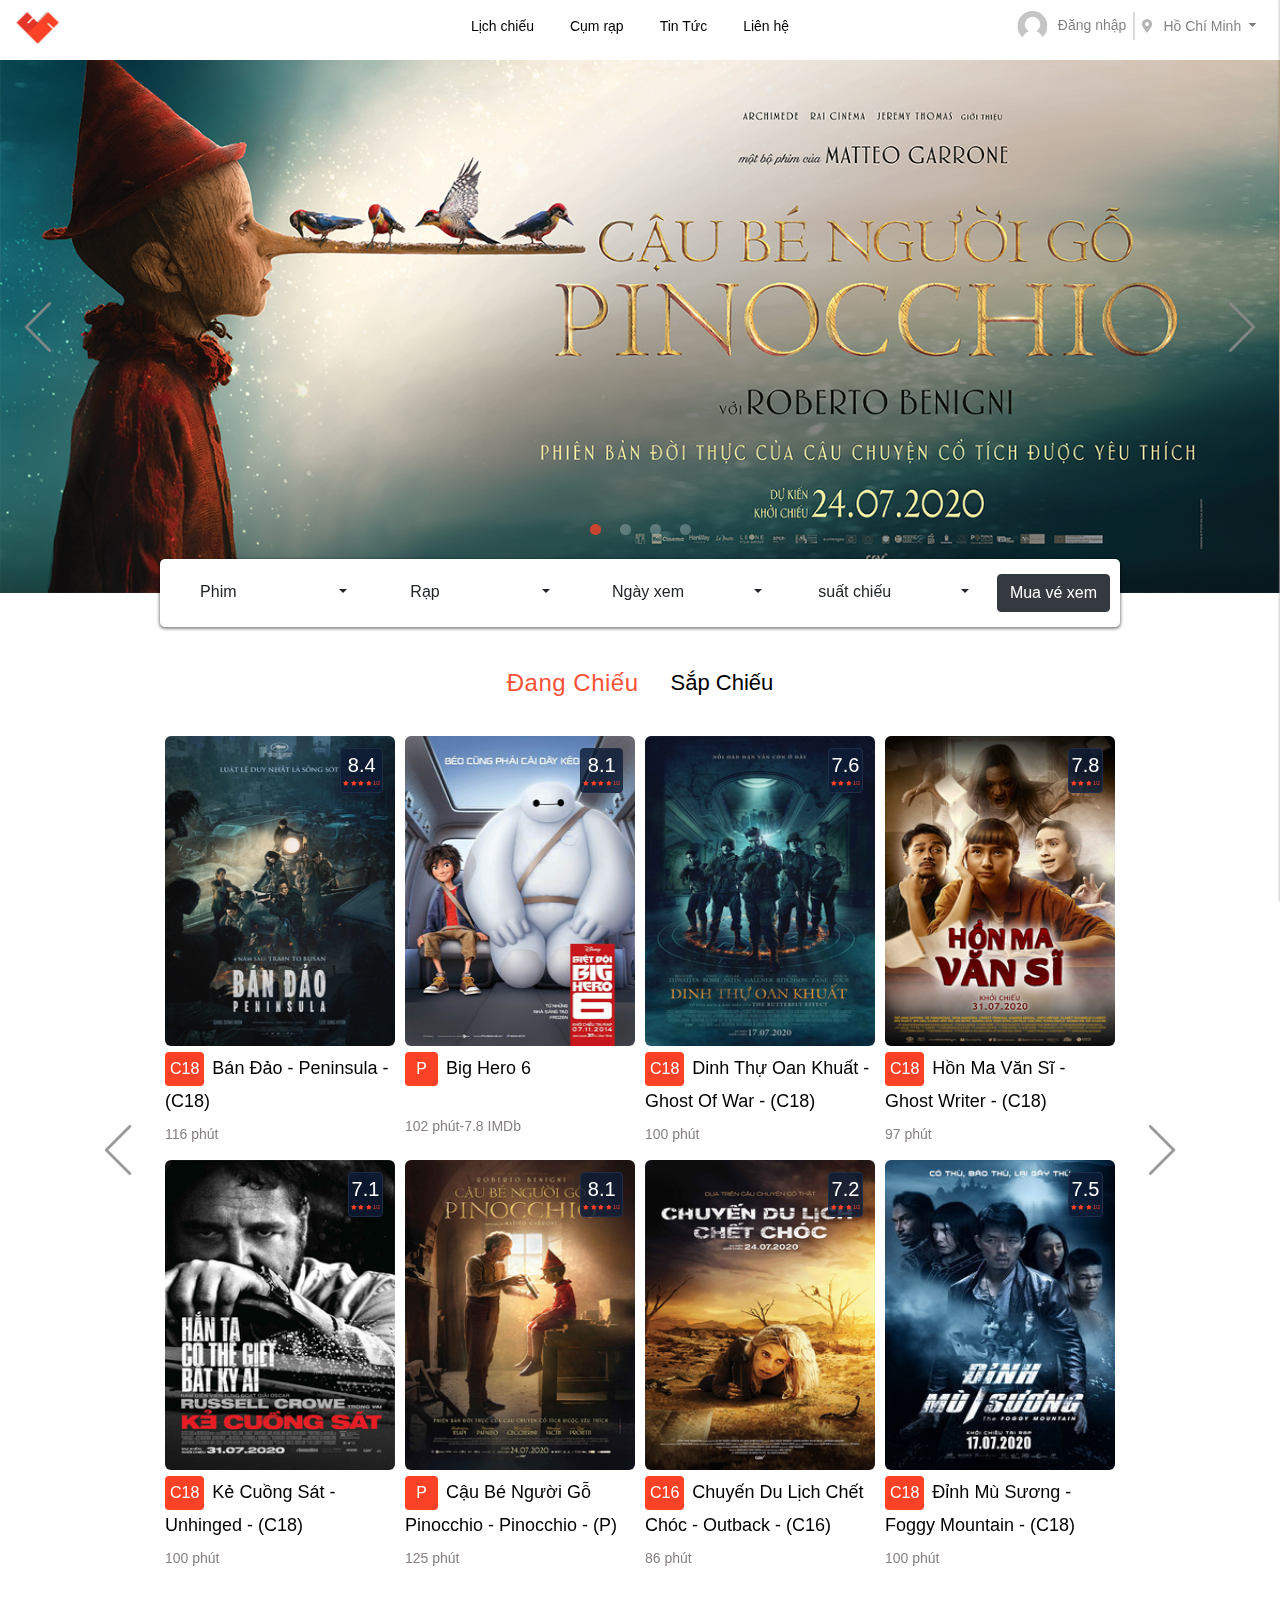
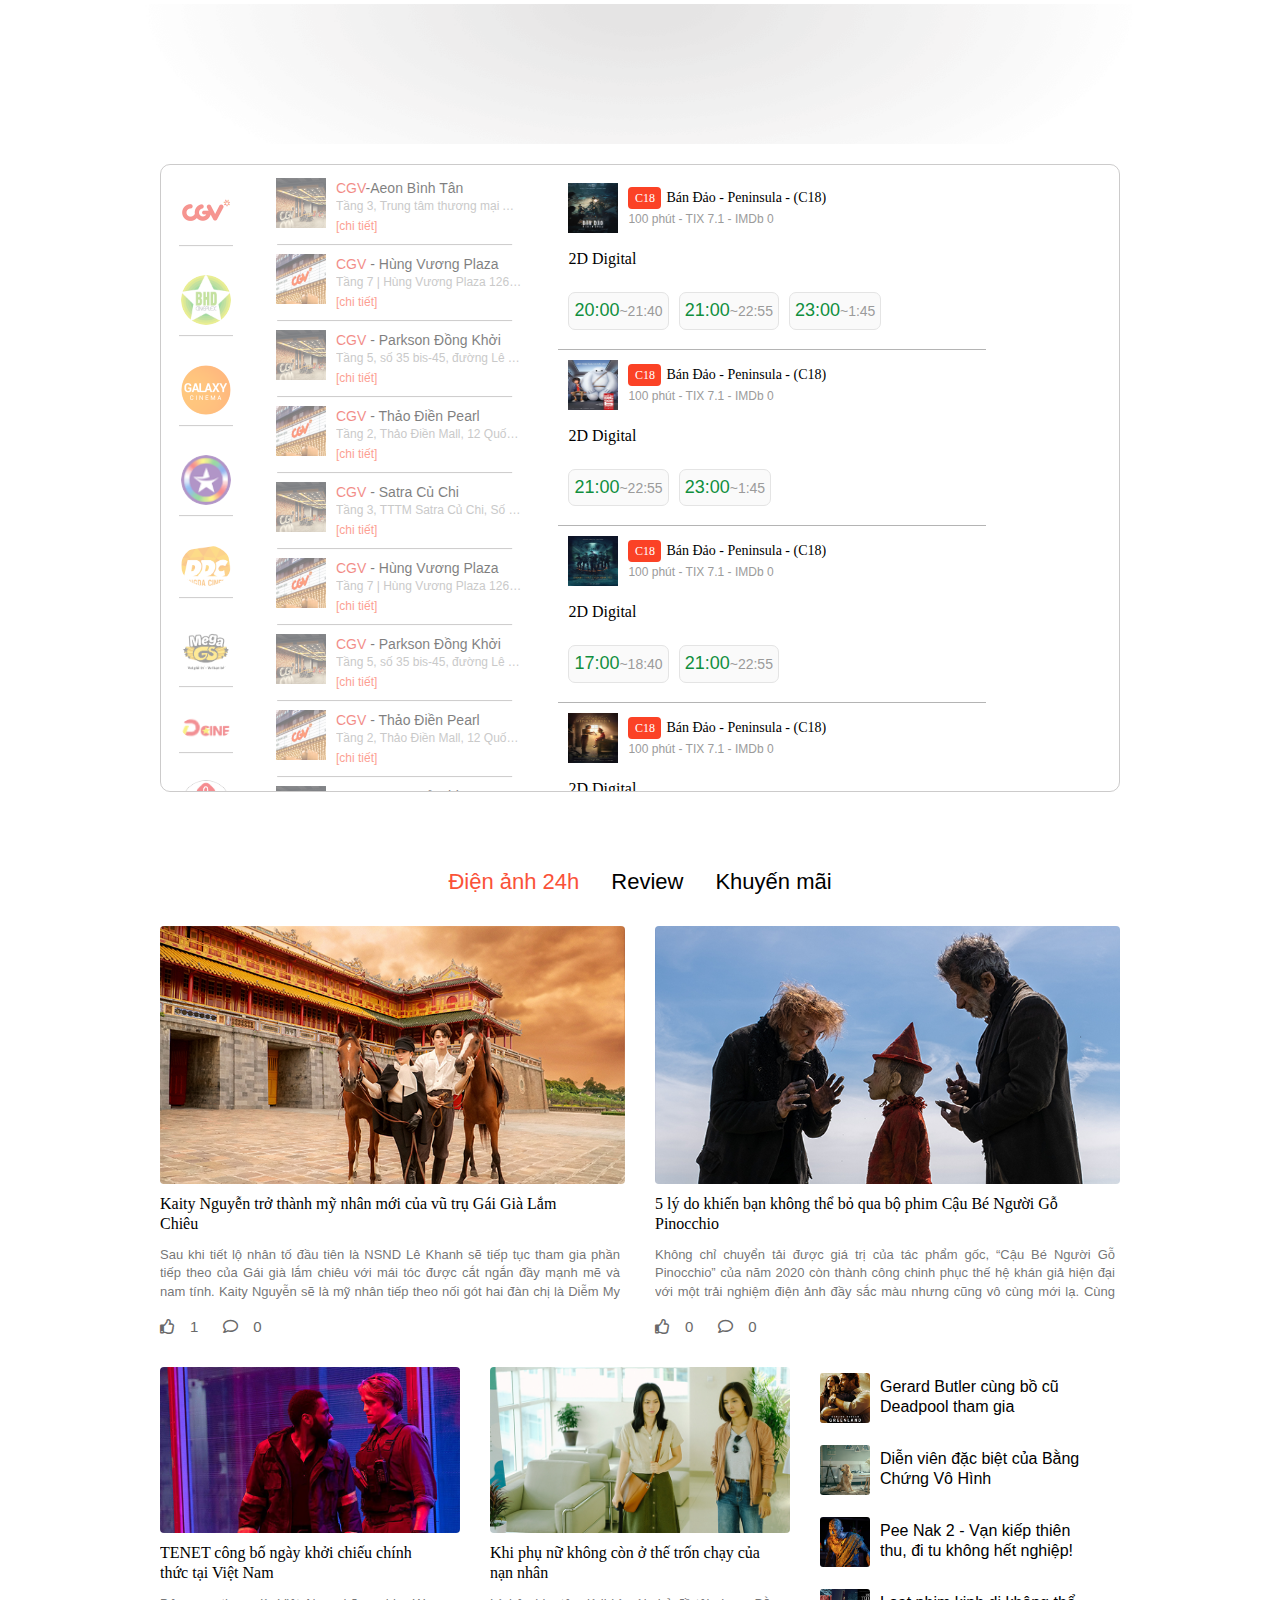
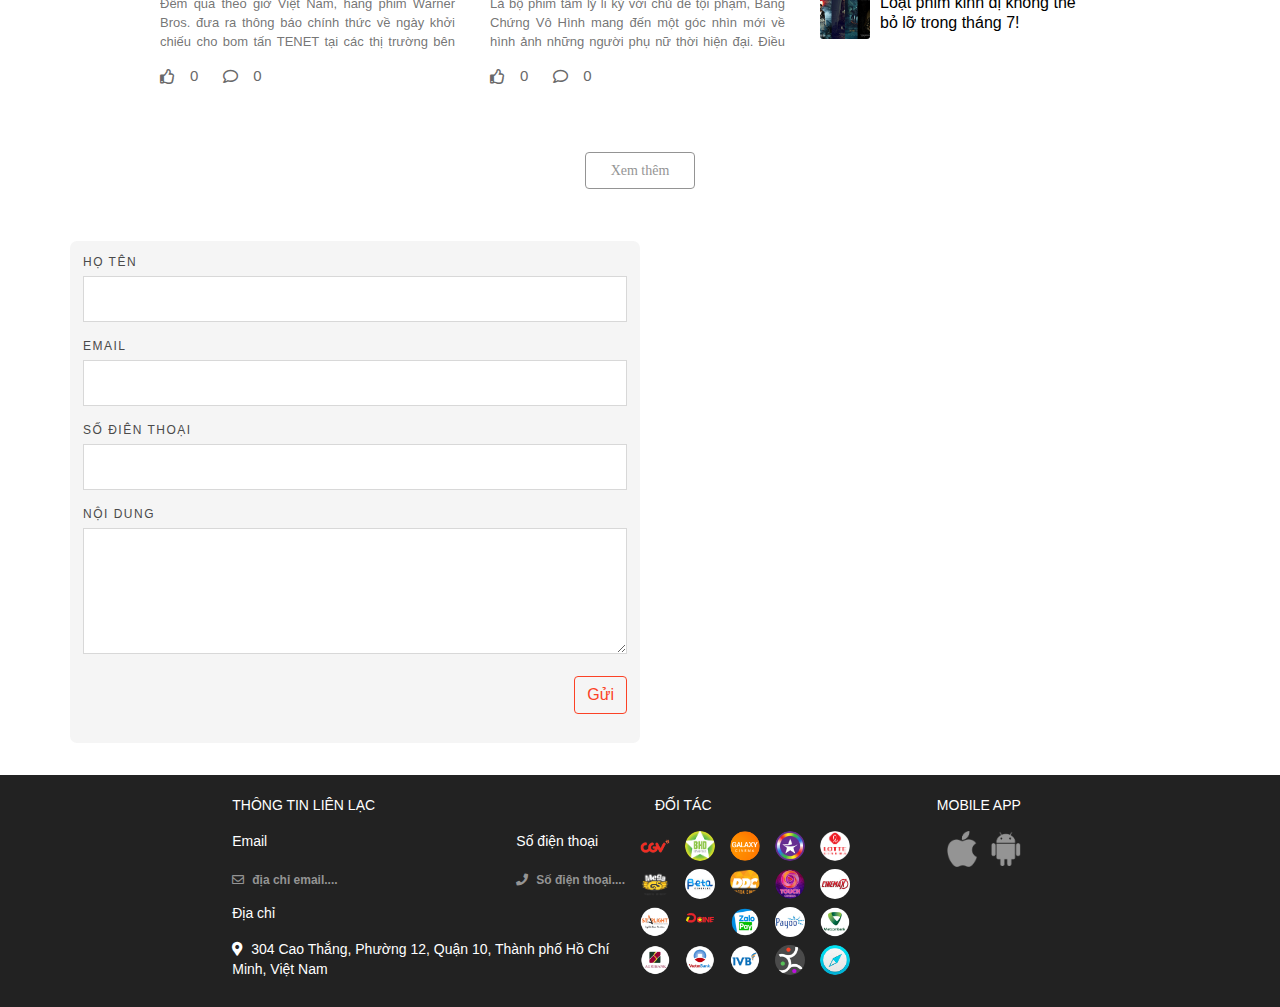
==== commit 2aee57ca: "update" ====
--- a/index.html
+++ b/index.html
@@ -16,7 +16,7 @@
     <!-- Venobox -->
     <link rel="stylesheet" href="./plugins/venobox/venobox.min.css" type="text/css" media="screen">
     <!-- CSS -->
-    <link rel="stylesheet" href="./css/style.css">
+    <link rel="stylesheet" href="./scss/main.css">
 </head>
 
 <body>
@@ -31,10 +31,10 @@
                     <img src="./img/next-session.png" alt="next-session" class="img-fluid">
                 </a>
             </div>
-            <a href="#">Lịch chiếu</a>
-            <a href="#">Cụm rạp</a>
-            <a href="#">Tin tức</a>
-            <a href="#">Ứng dụng</a>
+            <a href="#cinemablock">Lịch chiếu</a>
+            <a href="#cum_rap">Cụm rạp</a>
+            <a href="#sliderAdsNews">Tin tức</a>
+            <a href="#contactUs">Liên hệ</a>
             <div class="nav-item dropdown">
                 <a class="nav-link dropdown-toggle" href="#" id="navbardrop" data-toggle="dropdown">
                     <span></i>Hồ Chí Minh</span>
@@ -68,16 +68,16 @@
             <div class="nav__menu">
                 <ul class="navbar-nav">
                     <li class="nav-item">
-                        <a class="nav-link" href="#">Lịch chiếu</a>
+                        <a class="nav-link" href="#cinemablock">Lịch chiếu</a>
                     </li>
                     <li class="nav-item">
-                        <a class="nav-link" href="#">Cụm rạp</a>
+                        <a class="nav-link" href="#cum_rap">Cụm rạp</a>
                     </li>
                     <li class="nav-item">
-                        <a class="nav-link" href="#">Tin Tức</a>
+                        <a class="nav-link" href="#sliderAdsNews">Tin Tức</a>
                     </li>
                     <li class="nav-item">
-                        <a class="nav-link" href="#">Ứng dụng</a>
+                        <a class="nav-link" href="#contactUs">Liên hệ</a>
                     </li>
                 </ul>
             </div>
@@ -1593,9 +1593,14 @@
                                     </div>
                                 </div>
                                 <p class="type">2D Digital</p>
-                                <a href="#" class="timeStart">
-                                    <span>20:00</span>~21:40
-                                </a>
+                                <div class="d-flex">
+                                    <a href="#" class="timeStart">
+                                        <span>20:00</span>~21:40
+                                    </a>
+                                    <a href="#" class="timeStart">
+                                        <span>22:00</span>~23:40
+                                    </a>
+                                </div>
                             </div>
                             <div class="film-item">
                                 <div class="d-flex">
@@ -1609,9 +1614,14 @@
                                     </div>
                                 </div>
                                 <p class="type">2D Digital</p>
-                                <a href="#" class="timeStart">
-                                    <span>20:00</span>~21:40
-                                </a>
+                                <div class="d-flex">
+                                    <a href="#" class="timeStart">
+                                        <span>20:00</span>~21:40
+                                    </a>
+                                    <a href="#" class="timeStart">
+                                        <span>22:00</span>~23:40
+                                    </a>
+                                </div>
                             </div>
                         </div>
                         <div class="cinema_child" id="CGV_cinema_child_3">
@@ -1765,9 +1775,14 @@
                                     </div>
                                 </div>
                                 <p class="type">2D Digital</p>
-                                <a href="#" class="timeStart">
-                                    <span>20:00</span>~21:40
-                                </a>
+                                <div class="d-" flex>
+                                    <a href="#" class="timeStart">
+                                        <span>20:00</span>~21:40
+                                    </a>
+                                    <a href="#" class="timeStart">
+                                        <span>20:00</span>~21:40
+                                    </a>
+                                </div>
                             </div>
                             <div class="film-item">
                                 <div class="d-flex">
@@ -1781,9 +1796,14 @@
                                     </div>
                                 </div>
                                 <p class="type">2D Digital</p>
-                                <a href="#" class="timeStart">
-                                    <span>20:00</span>~21:40
-                                </a>
+                                <div class="d-flex">
+                                    <a href="#" class="timeStart">
+                                        <span>20:00</span>~21:40
+                                    </a>
+                                    <a href="#" class="timeStart">
+                                        <span>20:00</span>~21:40
+                                    </a>
+                                </div>
                             </div>
                         </div>
                     </div>
@@ -2051,6 +2071,9 @@
                                     <a href="#" class="timeStart">
                                         <span>17:00</span>~18:55
                                     </a>
+                                    <a href="#" class="timeStart">
+                                        <span>17:00</span>~18:55
+                                    </a>
                                 </div>
                             </div>
                             <div class="film-item">
@@ -2068,6 +2091,9 @@
                                 <div class="d-flex">
                                     <a href="#" class="timeStart">
                                         <span>20:00</span>~21:55
+                                    </a>
+                                    <a href="#" class="timeStart">
+                                        <span>17:00</span>~18:55
                                     </a>
                                 </div>
                             </div>
@@ -2493,100 +2519,148 @@
             </div>
         </div>
     </section>
-    <footer>
-        <div class="container footer_div">
-            <div class="footer_top">
-                <div class="footer_md">
-                    <div class="row d-flex justify-content-between">
-                        <div class="col-box">
-                            <p class="title">TIX</p>
-                            <div class="d-flex justify-content-between ">
-                                <div class="col-item">
-                                    <p>FAQ</p>
-                                    <p>Brand Guidelines</p>
-                                </div>
-                                <div class="col-item">
-                                    <p>Thỏa thuận sử dụng</p>
-                                    <p>Chính sách bảo mật</p>
-                                </div>
-                            </div>
-                        </div>
-                        <div class="col-box group_ia">
-                            <p class="title">Đối tác</p>
-                            <div class="flex_wrap">
-                                <div class="row justify-content-between mb-2">
-                                    <a href="#"><img src="./img/cgv_logo.png" alt="cgv_logo" class="img-fluid"></a>
-                                    <a href="#"><img src="./img/BHD_logo.png" alt="BHD_logo" class="img-fluid"></a>
-                                    <a href="#"><img src="./img/galaxy_logo.png" alt="galaxy_logo"
-                                            class="img-fluid"></a>
-                                    <a href="#"><img src="./img/s3img_logo.png" alt="s3img_logo" class="img-fluid"></a>
-                                    <a href="#"><img src="./img/lotte_logo.png" alt="lotte_logo" class="img-fluid"></a>
-                                </div>
-                                <div class="row justify-content-between mb-2">
-                                    <a href="#"><img src="./img/Mega_logo.png" alt="Mega_logo" class="img-fluid"></a>
-                                    <a href="#"><img src="./img/bt_logo.jpg" alt="bt_logo" class="img-fluid"></a>
-                                    <a href="#"><img src="./img/DDC_logo.png" alt="DDC_logo" class="img-fluid"></a>
-                                    <a href="#"><img src="./img/TOUCH_logo.png" alt="TOUCH_logo" class="img-fluid"></a>
-                                    <a href="#"><img src="./img/cnx_logo.jpg" alt="cnx_logo" class="img-fluid"></a>
-                                </div>
-                                <div class="row justify-content-between mb-2">
-                                    <a href="#"><img src="./img/STARLIGHT_logo.png" alt="STARLIGHT_logo"
-                                            class="img-fluid"></a>
-                                    <a href="#"><img src="./img/Dcine_logo.jpg" alt="Dcine_logo" class="img-fluid"></a>
-                                    <a href="#"><img src="./img/zalopay_icon.png" alt="zalopay_icon"
-                                            class="img-fluid"></a>
-                                    <a href="#"><img src="./img/payoo_logo.jpg" alt="payoo_logo" class="img-fluid"></a>
-                                    <a href="#"><img src="./img/VCB_logo.png" alt="VCB_logo" class="img-fluid"></a>
-                                </div>
-                                <div class="row justify-content-between mb-2">
-                                    <a href="#"><img src="./img/AGRIBANK_logo.png" alt="AGRIBANK_logo"
-                                            class="img-fluid"></a>
-                                    <a href="#"><img src="./img/VIETTINBANK_logo.png" alt="VIETTINBANK_logo"
-                                            class="img-fluid"></a>
-                                    <a href="#"><img src="./img/IVB_logo.png" alt="IVB_logo" class="img-fluid"></a>
-                                    <a href="#"><img src="./img/123go_logo.png" alt="123go_logo" class="img-fluid"></a>
-                                    <a href="#"><img src="./img/laban_logo.png" alt="laban_logo" class="img-fluid"></a>
-                                </div>
-
-                            </div>
-                        </div>
-                        <div class="col-box">
-                            <div class="d-flex justify-content-between">
-                                <div class="group_social">
-                                    <p>MOBILE APP</p>
-                                    <div class="group_content d-flex justify-content-between">
-                                        <a href="#"><img src="./img/apple-logo.png" alt="apple-logo"
-                                                class="img-fluid"></a>
-                                        <a href="#"><img src="./img/android-logo.png" alt="android-logo"
-                                                class="img-fluid"></a>
-                                    </div>
-                                </div>
-                                <div class="group_social">
-                                    <p>SOCIAL</p>
-                                    <div class="group_content d-flex justify-content-between">
-                                        <a class="m" href="#"><img src="./img/facebook-logo.png" alt="facebook_logo"
-                                                class="img-fluid"></a>
-                                        <a href="#"><img src="./img/zalo-logo.png" alt="zalo-logo-logo"
-                                                class="img-fluid"></a>
-                                    </div>
-                                </div>
-                            </div>
-                        </div>
+
+    <!-- contact  -->
+    <section class="contact" id="contactUs">
+        <!-- <p class="contact_title">Liên hệ</p> -->
+        <div class="container">
+            <div class="row">
+                <div class="contact__right col-md-6 col-sm-6">
+
+                    <div class="form-group">
+                        <label>Họ tên</label>
+                        <input name="fullName" id="fullName" type="text">
+                        <span class=" text-danger" id="tb_fullName"></span>
+                    </div>
+                    <div class="form-group">
+                        <label>Email </label>
+                        <input name="email" id="email" type="email">
+                        <span class=" text-danger" id="tb_email"></span>
+                    </div>
+                    <div class="form-group">
+                        <label>Số điên thoại</label>
+                        <input name="phone" id="phone" type="text">
+                        <span class=" text-danger" id="tb_phone"></span>
+                    </div>
+                    <div class="form-group">
+                        <label>Nội dung</label>
+                        <textarea name="content" id="content" rows="5"></textarea>
+                        <span class=" text-danger" id="tb_content"></span>
+                    </div>
+                    <div class="form-group text-right">
+                        <button type="click" onclick="sendDetailUser()" class="btn btn-ghost">Gửi </button>
+                    </div>
+
+                </div>
+                <div class="col-md-6 col-sm-6">
+                    <div class="map">
+                        <iframe
+                            src="https://www.google.com/maps/embed?pb=!1m18!1m12!1m3!1d3919.47296165807!2d106.67268371462893!3d10.775041762166019!2m3!1f0!2f0!3f0!3m2!1i1024!2i768!4f13.1!3m3!1m2!1s0x31752f5ca2dbe97d%3A0xddc55b26530d7da2!2zVHLGsOG7nW5nIGh1ZmxpdA!5e0!3m2!1svi!2s!4v1638460560832!5m2!1svi!2s"
+                            width="600" height="450" style="border:0;" allowfullscreen="" loading="lazy"></iframe>
                     </div>
                 </div>
-                <div class="footer_sm"></div>
             </div>
-
         </div>
+    </section>
+    <footer>
+        <div class="footer_div">
+            <div class="row">
+                <div class="col-md-6 col-sm-6 col">
+                    <p class="title">THÔNG TIN LIÊN LẠC</p>
+
+                    <div class=" footer_div__detail d-flex justify-content-between align-items-center">
+                        <div>
+                            <p class="d-block">Email</p>
+                            <span><i class="far fa-envelope pr-2"></i>địa chỉ email....</span>
+                        </div>
+                        <div>
+                            <p class="d-block">Số điện thoại</p>
+                            <span><i class="fas fa-phone pr-2"></i>Số điện thoại....</span>
+                        </div>
+                    </div>
+                    <div class="py-2">
+                        <p class="d-block">Địa chỉ</p>
+                        <span><i class="fas fa-map-marker-alt pr-2"></i>304 Cao Thắng, Phường 12, Quận 10,
+                            Thành
+                            phố Hồ Chí Minh, Việt Nam</span>
+                    </div>
+
+
+                </div>
+                <div class="col-md-4 col-sm-4 col">
+                    <p class="title">ĐỐI TÁC</p>
+                    <div class="flex_wrap">
+                        <div class="row mb-2">
+                            <a href="#"><img src="./img/cgv_logo.png" alt="cgv_logo" class="img-fluid icon_movie"></a>
+                            <a href="#"><img src="./img/BHD_logo.png" alt="BHD_logo" class="img-fluid icon_movie"></a>
+                            <a href="#"><img src="./img/galaxy_logo.png" alt="galaxy_logo"
+                                    class="img-fluid icon_movie"></a>
+                            <a href="#"><img src="./img/s3img_logo.png" alt="s3img_logo"
+                                    class="img-fluid icon_movie"></a>
+                            <a href="#"><img src="./img/lotte_logo.png" alt="lotte_logo"
+                                    class="img-fluid icon_movie"></a>
+                        </div>
+                        <div class="row mb-2">
+                            <a href="#"><img src="./img/Mega_logo.png" alt="Mega_logo" class="img-fluid icon_movie"></a>
+                            <a href="#"><img src="./img/bt_logo.jpg" alt="bt_logo" class="img-fluid icon_movie"></a>
+                            <a href="#"><img src="./img/DDC_logo.png" alt="DDC_logo" class="img-fluid icon_movie"></a>
+                            <a href="#"><img src="./img/TOUCH_logo.png" alt="TOUCH_logo"
+                                    class="img-fluid icon_movie"></a>
+                            <a href="#"><img src="./img/cnx_logo.jpg" alt="cnx_logo" class="img-fluid icon_movie"></a>
+                        </div>
+                        <div class="row mb-2">
+                            <a href="#"><img src="./img/STARLIGHT_logo.png" alt="STARLIGHT_logo"
+                                    class="img-fluid icon_movie"></a>
+                            <a href="#"><img src="./img/Dcine_logo.jpg" alt="Dcine_logo"
+                                    class="img-fluid icon_movie"></a>
+                            <a href="#"><img src="./img/zalopay_icon.png" alt="zalopay_icon"
+                                    class="img-fluid icon_movie"></a>
+                            <a href="#"><img src="./img/payoo_logo.jpg" alt="payoo_logo"
+                                    class="img-fluid icon_movie"></a>
+                            <a href="#"><img src="./img/VCB_logo.png" alt="VCB_logo" class="img-fluid icon_movie"></a>
+                        </div>
+                        <div class="row mb-2">
+                            <a href="#"><img src="./img/AGRIBANK_logo.png" alt="AGRIBANK_logo"
+                                    class="img-fluid icon_movie"></a>
+                            <a href="#"><img src="./img/VIETTINBANK_logo.png" alt="VIETTINBANK_logo"
+                                    class="img-fluid icon_movie"></a>
+                            <a href="#"><img src="./img/IVB_logo.png" alt="IVB_logo" class="img-fluid icon_movie"></a>
+                            <a href="#"><img src="./img/123go_logo.png" alt="123go_logo"
+                                    class="img-fluid icon_movie"></a>
+                            <a href="#"><img src="./img/laban_logo.png" alt="laban_logo"
+                                    class="img-fluid icon_movie"></a>
+                        </div>
+
+                    </div>
+                </div>
+                <div class="col-md-2 col-sm-2 col">
+                    <div class="d-flex justify-content-between">
+                        <div class="group_social">
+                            <p>MOBILE APP</p>
+                            <div class="group_content d-flex justify-content-between">
+                                <a href="#"><img src="./img/apple-logo.png" alt="apple-logo" class="img-fluid"></a>
+                                <a href="#"><img src="./img/android-logo.png" alt="android-logo" class="img-fluid"></a>
+                            </div>
+                        </div>
+                    </div>
+                </div>
+            </div>
         </div>
+        <div class="footer_sm"></div>
+        </div>
+
     </footer>
     <!-- Optional JavaScript -->
     <!-- jQuery first, then Popper.js, then Bootstrap JS -->
     <script type="text/javascript" src="./plugins/jquery/jquery-3.5.1.min.js"></script>
+    <!-- notify  -->
+    <script type="text/javascript" src="./plugins/notify.min.js"></script>
     <!-- boostrap.bundle.min.js included popper.min.js and bootstrap.min.js -->
     <script type="text/javascript" src="./js/bootstrap.bundle.min.js"></script>
     <script type="text/javascript" src="./plugins/slick/slick.min.js"></script>
     <!-- <script src="https://unpkg.com/sweetalert/dist/sweetalert.min.js"></script> -->
+    <script src="./js/controllers/validation.js"></script>
+    <script src="./js/controllers/main.js"></script>
     <!--venobox -->
     <script type="text/javascript" src="./plugins/venobox/venobox.min.js"></script>
     <!-- function open side navbar -->
@@ -2609,8 +2683,7 @@
                 slidesToScroll: 1,
                 autoplay: true,
                 dots: true,
-                responsive: [
-                ],
+                responsive: [],
             });
             $(".slick-movie").slick({
                 infinite: true,
@@ -2619,8 +2692,7 @@
                 slidesToScroll: 1,
                 autoplay: false,
                 centerPadding: '15px',
-                responsive: [
-                ],
+                responsive: [],
             });
             $(".venobox").venobox({
                 autoplay: true,
@@ -2628,7 +2700,6 @@
                 spinner: 'wave',
             });
         });
-
     </script>
     <!-- function open tab -->
     <script>
@@ -2650,6 +2721,7 @@
         document.getElementById("defaultOpen").click();
         document.getElementById("defaultOpen_cine").click();
         let k = 0;
+
         function openMoreView() {
             let tab = document.getElementsByClassName('pane__1');
             if (k < tab.length) {
@@ -2663,6 +2735,7 @@
                 btn.style.color = "#fff";
             }
         };
+
         function reLoad(id1, id2, idmine) {
             let tab = document.getElementsByClassName('pane__1');
             for (let i = 0; i < tab.length; i++) {
--- a/scss/main.css
+++ b/scss/main.css
@@ -0,0 +1,1350 @@
+* {
+  margin: 0;
+  padding: 0;
+  -webkit-box-sizing: border-box;
+          box-sizing: border-box;
+  scroll-behavior: smooth;
+}
+
+*:focus {
+  outline: none;
+}
+
+::-webkit-scrollbar {
+  width: 10px;
+}
+
+::-webkit-scrollbar-track {
+  background: #f1f1f1;
+}
+
+/* Handle */
+::-webkit-scrollbar-thumb {
+  background: rgba(136, 136, 136, 0.835);
+}
+
+/* Handle on hover */
+::-webkit-scrollbar-thumb:hover {
+  background: #555;
+}
+
+body {
+  font-size: 14px;
+  line-height: 1.42857143;
+  width: 100%;
+}
+
+header {
+  background-color: rgba(255, 255, 255, 0.938);
+  position: fixed;
+  width: 100%;
+  z-index: 999;
+}
+
+header .sidenav {
+  height: 100%;
+  width: 0;
+  position: fixed;
+  z-index: 1;
+  top: 0;
+  right: 0;
+  background-color: #ffffffeb;
+  overflow-x: hidden;
+  -webkit-transition: all 0.5s;
+  transition: all 0.5s;
+  -webkit-box-shadow: 1px 0px 3px 1px #00000070;
+          box-shadow: 1px 0px 3px 1px #00000070;
+}
+
+header .sidenav .d-flex {
+  -webkit-box-pack: justify;
+      -ms-flex-pack: justify;
+          justify-content: space-between;
+}
+
+header .sidenav .d-flex .nav-link1 {
+  white-space: nowrap;
+}
+
+header .sidenav .d-flex .nav-link1 .img-fluid {
+  width: 35px;
+  height: auto;
+  border-radius: 50%;
+}
+
+header .sidenav .d-flex .nav-link1 span {
+  font-size: 14px;
+  font-weight: 500;
+}
+
+header .sidenav .d-flex .closebtn {
+  margin-right: 2%;
+  text-align: right;
+}
+
+header .sidenav .d-flex .closebtn .img-fluid {
+  width: 16px;
+  height: auto;
+}
+
+header .sidenav a {
+  display: block;
+  padding: 20px;
+  width: calc(100% - 40px);
+  font-size: 18px;
+  color: #000;
+  text-decoration: none;
+}
+
+header .sidenav a:hover {
+  color: #f1f1f1;
+}
+
+header .sidenav .dropdown .dropdown-menu {
+  width: 80%;
+  text-align: center;
+}
+
+header .navbar {
+  -webkit-box-pack: center;
+      -ms-flex-pack: center;
+          justify-content: center;
+}
+
+header .navbar .navbar-brand {
+  position: absolute;
+  left: 1%;
+  -webkit-transform: translateX(-1%);
+          transform: translateX(-1%);
+  border-radius: 50%;
+}
+
+header .navbar .navbar-brand .img-fluid {
+  width: 50px;
+  height: auto;
+}
+
+header .navbar .navbar-toggler {
+  position: absolute;
+  right: 1%;
+  -webkit-transform: translateX(-1%);
+          transform: translateX(-1%);
+  border: none;
+}
+
+header .navbar .navbar-toggler .img-fluid {
+  width: 25px;
+  height: auto;
+}
+
+header .navbar .nav__menu .navbar-nav .nav-item .nav-link {
+  color: #000;
+  -webkit-transition: all 0.2s;
+  transition: all 0.2s;
+  text-decoration: none;
+  margin-right: 20px;
+  font-weight: 500;
+}
+
+header .navbar .nav__menu .navbar-nav .nav-item .nav-link:hover {
+  color: #fb4226;
+}
+
+header .navbar .nav__right {
+  position: absolute;
+  right: 1%;
+  -webkit-transform: translateX(-1%);
+          transform: translateX(-1%);
+}
+
+header .navbar .nav__right .navbar-nav .nav-item {
+  font-weight: 500;
+  -ms-flex-item-align: center;
+      -ms-grid-row-align: center;
+      align-self: center;
+}
+
+header .navbar .nav__right .navbar-nav .nav-item .nav-link {
+  position: relative;
+}
+
+header .navbar .nav__right .navbar-nav .nav-item .nav-link .img-fluid {
+  width: 30px;
+  height: auto;
+  border-radius: 50%;
+  margin-right: 7px;
+}
+
+header .navbar .nav__right .navbar-nav .nav-item .nav-link.nav-link1::before {
+  position: absolute;
+  content: "";
+  right: 0;
+  top: 50%;
+  -webkit-transform: translateY(-50%);
+          transform: translateY(-50%);
+  height: 60%;
+  width: 0.5%;
+  background-color: #81818198;
+}
+
+header .navbar .nav__right .navbar-nav .nav-item .nav-link .fas {
+  color: #81818198;
+  margin-right: 10px;
+}
+
+header .navbar .nav__right .navbar-nav .nav-item.dropdown .dropdown-menu {
+  min-width: 7rem;
+}
+
+header .navbar .nav__right .navbar-nav .nav-item.dropdown .dropdown-menu .dropdown-item {
+  font-size: 14px;
+  padding-left: 10px;
+}
+
+@media screen and (max-width: 769px) {
+  header .navbar .navbar-toggler {
+    display: block;
+    outline: none;
+  }
+}
+
+@media screen and (max-width: 769px) {
+  header {
+    padding: 20px 0;
+  }
+  header .navbar .nav__menu {
+    display: none;
+  }
+  header .navbar .nav__right {
+    display: none;
+  }
+}
+
+#SlideShow {
+  padding-top: 60px;
+  position: relative;
+}
+
+#SlideShow .slick__carousel .slick-arrow {
+  position: absolute;
+  top: 50%;
+  -webkit-transform: translateY(-50%);
+          transform: translateY(-50%);
+  background-color: transparent;
+  border: none;
+  width: 50px;
+  height: 100px;
+  z-index: 2;
+  opacity: 0.9;
+  background-repeat: no-repeat;
+  background-position: center;
+  background-size: contain;
+}
+
+#SlideShow .slick__carousel .slick-arrow.slick-prev {
+  background-image: url(/img/back-session.png);
+  left: 1%;
+}
+
+#SlideShow .slick__carousel .slick-arrow.slick-next {
+  background-image: url(/img/next-session.png);
+  right: 1%;
+}
+
+#SlideShow .slick__carousel .slick-arrow::before {
+  content: "";
+}
+
+#SlideShow .slick__carousel .slick-dots {
+  bottom: 10%;
+}
+
+#SlideShow .slick__carousel .slick-dots li button::before {
+  font-size: 13px;
+  color: white;
+}
+
+#SlideShow .slick__carousel .slick-dots li.slick-active button::before {
+  color: #fb4226;
+}
+
+#SlideShow .slick__carousel .item-carousel {
+  position: relative;
+  width: 100%;
+}
+
+#SlideShow .slick__carousel .item-carousel .img-fluid {
+  width: 100%;
+}
+
+#SlideShow .slick__carousel .item-carousel .btn-trailer {
+  position: absolute;
+  top: 50%;
+  border: none;
+  outline: none;
+  background: transparent;
+  cursor: pointer;
+  left: 50%;
+  -webkit-transform: translate(-50%, -50%);
+          transform: translate(-50%, -50%);
+  display: none;
+}
+
+#SlideShow .slick__carousel .item-carousel .btn-trailer .img-fluid {
+  width: 70px;
+  opacity: 0.7;
+  -webkit-transition: all 0.1s;
+  transition: all 0.1s;
+  border-radius: 50%;
+}
+
+#SlideShow .slick__carousel .item-carousel .btn-trailer:hover .img-fluid {
+  width: 80px;
+  opacity: 1;
+}
+
+#SlideShow .slick__carousel .item-carousel:hover .btn-trailer {
+  display: block;
+}
+
+@media screen and (max-width: 992px) {
+  #SlideShow .slick__carousel .slick-arrow {
+    display: none !important;
+  }
+  #SlideShow .slick__carousel .slick-dots li button::before {
+    font-size: 10px;
+  }
+}
+
+#searchTab {
+  margin-bottom: 40px;
+  position: relative;
+}
+
+#searchTab .searchTool {
+  display: -webkit-box;
+  display: -ms-flexbox;
+  display: flex;
+  max-width: 960px;
+  margin: auto;
+  padding: 15px 10px;
+  position: absolute;
+  bottom: 30px;
+  width: 100%;
+  left: 50%;
+  -webkit-transform: translate(-50%, 50%);
+          transform: translate(-50%, 50%);
+  background-color: #fff;
+  -webkit-box-shadow: 0px 1px 3px 1px rgba(0, 0, 0, 0.452);
+          box-shadow: 0px 1px 3px 1px rgba(0, 0, 0, 0.452);
+  border-radius: 5px;
+}
+
+#searchTab .searchTool .dropdown {
+  width: 100%;
+  margin: 0 10px;
+}
+
+#searchTab .searchTool .dropdown .dropdown-toggle {
+  width: 100%;
+  background-color: #fff;
+  outline: none !important;
+  border: none;
+}
+
+#searchTab .searchTool .dropdown .dropdown-toggle::after {
+  margin-left: 60%;
+}
+
+#searchTab .searchTool .dropdown .dropdown-toggle.date::after, #searchTab .searchTool .dropdown .dropdown-toggle.sChieu::after {
+  margin-left: 40%;
+}
+
+#searchTab .searchTool .dropdown .dropdown-menu .dropdown-item {
+  padding-left: 8px;
+  font-size: 15px;
+}
+
+#searchTab .searchTool .dropdown.drop_date .dropdown-menu .dropdown-item {
+  padding-left: 10px;
+}
+
+#searchTab .searchTool .dropdown.drop_date .dropdown-menu .dropdown-item p {
+  font-size: 14px;
+  color: rgba(0, 0, 0, 0.452);
+}
+
+@media screen and (max-width: 1200px) {
+  #searchTab .searchTool {
+    max-width: 960px;
+  }
+}
+
+@media screen and (max-width: 992px) {
+  #searchTab {
+    display: none;
+  }
+}
+
+#homeMovies {
+  padding-top: 30px;
+}
+
+#homeMovies .movies {
+  padding: 0;
+  max-width: 960px;
+}
+
+#homeMovies .movies .nav-tabs {
+  -webkit-box-pack: center;
+      -ms-flex-pack: center;
+          justify-content: center;
+  border: none;
+}
+
+#homeMovies .movies .nav-tabs .nav-item .nav-link {
+  border: none;
+  font-size: 22px;
+  line-height: 24px;
+  height: 24px;
+  font-weight: 500;
+  -webkit-transition: all 0.2s;
+  transition: all 0.2s;
+  color: #000;
+}
+
+#homeMovies .movies .nav-tabs .nav-item .nav-link.active {
+  color: #fa5238 !important;
+  font-size: 24px;
+  letter-spacing: 0.5px;
+}
+
+#homeMovies .movies .nav-tabs .nav-item .nav-link:hover {
+  font-size: 24px;
+  letter-spacing: 0.5px;
+}
+
+#homeMovies .movies .tab-content {
+  padding-top: 30px;
+}
+
+#homeMovies .movies .tab-content .tab-pane {
+  outline: none;
+}
+
+#homeMovies .movies .tab-content .tab-pane .slick-movie {
+  padding-top: 20px;
+}
+
+#homeMovies .movies .tab-content .tab-pane .slick-movie .slick-arrow {
+  position: absolute;
+  top: 50%;
+  -webkit-transform: translateY(-50%);
+          transform: translateY(-50%);
+  background-color: transparent;
+  border: none;
+  width: 50px;
+  height: 100px;
+  z-index: 2;
+  opacity: 0.9;
+  background-repeat: no-repeat;
+  background-position: center;
+  background-size: contain;
+}
+
+#homeMovies .movies .tab-content .tab-pane .slick-movie .slick-arrow.slick-prev {
+  background-image: url(/img/back-session.png);
+  left: -7%;
+}
+
+#homeMovies .movies .tab-content .tab-pane .slick-movie .slick-arrow.slick-next {
+  background-image: url(/img/next-session.png);
+  right: -7%;
+}
+
+#homeMovies .movies .tab-content .tab-pane .slick-movie .slick-arrow::before {
+  content: "";
+}
+
+#homeMovies .movies .tab-content .tab-pane .slick-movie .slick-item {
+  padding: 0 15px;
+}
+
+#homeMovies .movies .tab-content .tab-pane .slick-movie .slick-item:focus {
+  outline: none;
+}
+
+#homeMovies .movies .tab-content .tab-pane .slick-movie .slick-item .row:focus {
+  outline: none !important;
+}
+
+#homeMovies .movies .tab-content .tab-pane .slick-movie .slick-item .row .col-3 {
+  padding: 0 5px;
+}
+
+#homeMovies .movies .tab-content .tab-pane .slick-movie .slick-item .row .col-3 .tag {
+  max-width: 100%;
+}
+
+#homeMovies .movies .tab-content .tab-pane .slick-movie .slick-item .row .col-3 .tag .image {
+  position: relative;
+}
+
+#homeMovies .movies .tab-content .tab-pane .slick-movie .slick-item .row .col-3 .tag .image .img-fluid {
+  width: 100%;
+  max-height: 310px;
+  border-radius: 6px;
+}
+
+#homeMovies .movies .tab-content .tab-pane .slick-movie .slick-item .row .col-3 .tag .image .point-film {
+  font-size: 16px;
+  background-color: rgba(12, 27, 54, 0.8);
+  border: 1px solid #1f2e46;
+  border-radius: 4px;
+  padding: 2px;
+  position: absolute;
+  top: 12px;
+  right: 12px;
+  color: #fff;
+  width: auto;
+  text-align: center;
+  line-height: 1.1;
+  padding-top: 5px;
+  padding-bottom: 5px;
+}
+
+#homeMovies .movies .tab-content .tab-pane .slick-movie .slick-item .row .col-3 .tag .image .point-film .point {
+  font-size: 20px;
+  font-weight: 500;
+  margin: 0;
+  margin-bottom: 5px;
+}
+
+#homeMovies .movies .tab-content .tab-pane .slick-movie .slick-item .row .col-3 .tag .image .point-film .rating {
+  margin: 0;
+  font-size: 5px;
+  color: #fb4226;
+}
+
+#homeMovies .movies .tab-content .tab-pane .slick-movie .slick-item .row .col-3 .tag .image::after {
+  content: "";
+  display: block;
+  position: absolute;
+  border-radius: 6px;
+  top: 0;
+  width: 100%;
+  opacity: 0;
+  left: 0;
+  bottom: 0;
+  right: 0;
+  -webkit-transition: all 0.5s;
+  transition: all 0.5s;
+  background-image: -webkit-gradient(linear, left top, left bottom, from(rgba(0, 0, 0, 0.109)), to(rgba(0, 0, 0, 0.63)));
+  background-image: linear-gradient(rgba(0, 0, 0, 0.109), rgba(0, 0, 0, 0.63));
+}
+
+#homeMovies .movies .tab-content .tab-pane .slick-movie .slick-item .row .col-3 .tag .image .venobox {
+  position: absolute;
+  top: 50%;
+  left: 50%;
+  -webkit-transform: translate(-50%, -50%);
+          transform: translate(-50%, -50%);
+  z-index: 1;
+  display: none;
+  -webkit-transition: all 0.5s;
+  transition: all 0.5s;
+  outline: none;
+}
+
+#homeMovies .movies .tab-content .tab-pane .slick-movie .slick-item .row .col-3 .tag .image .venobox .img-fluid {
+  width: 60px;
+}
+
+#homeMovies .movies .tab-content .tab-pane .slick-movie .slick-item .row .col-3 .tag .image .venobox:hover {
+  opacity: 0.5;
+}
+
+#homeMovies .movies .tab-content .tab-pane .slick-movie .slick-item .row .col-3 .tag .content {
+  position: relative;
+}
+
+#homeMovies .movies .tab-content .tab-pane .slick-movie .slick-item .row .col-3 .tag .content .content__group .title {
+  max-height: 42px;
+  font-size: 18px;
+  color: #000;
+  font-weight: 500;
+  line-height: 30px;
+  margin-bottom: 6px;
+  margin-top: 6px;
+}
+
+#homeMovies .movies .tab-content .tab-pane .slick-movie .slick-item .row .col-3 .tag .content .content__group .title span {
+  font-size: 16px;
+  background-color: #fb4226;
+  border-radius: 4px;
+  padding: 2px 5px;
+  color: #fff;
+  min-width: 33px;
+  text-align: center;
+  display: inline-block;
+  margin-right: 8px;
+}
+
+#homeMovies .movies .tab-content .tab-pane .slick-movie .slick-item .row .col-3 .tag .content .content__group .time {
+  margin-top: 30px;
+  color: #888080;
+}
+
+#homeMovies .movies .tab-content .tab-pane .slick-movie .slick-item .row .col-3 .tag .content .content__button {
+  position: absolute;
+  top: 0;
+  left: 0;
+  width: 100%;
+  margin-top: 10px;
+  -webkit-transition: all 0.5s;
+  transition: all 0.5s;
+}
+
+#homeMovies .movies .tab-content .tab-pane .slick-movie .slick-item .row .col-3 .tag .content .content__button .btn-pay {
+  padding: 7px 0;
+  width: 100%;
+  display: block;
+  opacity: 0;
+  color: #fff;
+  font-size: 17px;
+  font-weight: 500;
+  -webkit-transition: all 0.5s;
+  transition: all 0.5s;
+  background-color: #fb4226;
+  border: none;
+}
+
+#homeMovies .movies .tab-content .tab-pane .slick-movie .slick-item .row .col-3 .tag .content .content__button .btn-pay:hover {
+  background-color: #ce351e;
+}
+
+#homeMovies .movies .tab-content .tab-pane .slick-movie .slick-item .row .col-3 .tag:hover {
+  cursor: pointer;
+}
+
+#homeMovies .movies .tab-content .tab-pane .slick-movie .slick-item .row .col-3 .tag:hover .image::after {
+  opacity: 1;
+}
+
+#homeMovies .movies .tab-content .tab-pane .slick-movie .slick-item .row .col-3 .tag:hover .image .venobox {
+  display: block;
+}
+
+#homeMovies .movies .tab-content .tab-pane .slick-movie .slick-item .row .col-3 .tag:hover .content .content__group {
+  opacity: 0;
+}
+
+#homeMovies .movies .tab-content .tab-pane .slick-movie .slick-item .row .col-3 .tag:hover .content .content__button .btn-pay {
+  opacity: 1;
+}
+
+@media screen and (max-width: 1200px) {
+  #homeMovies .movies.container {
+    max-width: 100%;
+  }
+  #homeMovies .movies .tab-content .tab-pane .slick-movie .slick-arrow {
+    display: none !important;
+  }
+  #homeMovies .movies .tab-content .tab-pane .slick-movie .slick-item {
+    padding: 0 15px;
+  }
+  #homeMovies .movies .tab-content .tab-pane .slick-movie .slick-item .row .col-3 {
+    padding: 0 5px;
+  }
+  #homeMovies .movies .tab-content .tab-pane .slick-movie .slick-item .row .col-3 .tag {
+    max-width: 100%;
+  }
+  #homeMovies .movies .tab-content .tab-pane .slick-movie .slick-item .row .col-3 .tag .image .img-fluid {
+    max-height: 310px;
+  }
+  #homeMovies .movies .tab-content .tab-pane .slick-movie .slick-item .row .col-3 .tag .image .point-film .point {
+    font-size: 14px;
+  }
+  #homeMovies .movies .tab-content .tab-pane .slick-movie .slick-item .row .col-3 .tag .image .point-film .rating {
+    font-size: 7px;
+  }
+  #homeMovies .movies .tab-content .tab-pane .slick-movie .slick-item .row .col-3 .tag .image .venobox .img-fluid {
+    width: 40px;
+  }
+  #homeMovies .movies .tab-content .tab-pane .slick-movie .slick-item .row .col-3 .tag .content {
+    position: relative;
+  }
+  #homeMovies .movies .tab-content .tab-pane .slick-movie .slick-item .row .col-3 .tag .content .content__group .title {
+    max-height: 33px;
+    font-size: 1em;
+    font-weight: 500;
+  }
+  #homeMovies .movies .tab-content .tab-pane .slick-movie .slick-item .row .col-3 .tag .content .content__group .title span {
+    font-size: 1em;
+  }
+  #homeMovies .movies .tab-content .tab-pane .slick-movie .slick-item .row .col-3 .tag .content .content__group .time {
+    font-size: 0.8em;
+  }
+  #homeMovies .movies .tab-content .tab-pane .slick-movie .slick-item .row .col-3 .tag .content .content__button .btn-pay {
+    font-size: 1em;
+  }
+}
+
+@media screen and (max-width: 992px) {
+  #homeMovies {
+    padding-top: 0;
+  }
+}
+
+@media screen and (max-width: 1200px) {
+  #homeMovies .movies .tab-content .tab-pane .slick-movie .slick-item .row .col-3 .tag .image .img-fluid {
+    max-height: 240px;
+  }
+}
+
+@media screen and (max-width: 576px) {
+  #homeMovies .movies {
+    display: none;
+  }
+}
+
+#cinemablock .space {
+  width: 100%;
+  margin: 20px auto;
+  height: 10em;
+  background: url("../../img/back-news.png");
+  background-size: 100%;
+  background-repeat: no-repeat;
+}
+
+#cinemablock .cinema {
+  max-width: 960px;
+  display: -webkit-box;
+  display: -ms-flexbox;
+  display: flex;
+  border-radius: 10px;
+  border: 1px solid #acaaaa9d;
+  max-height: 630px;
+}
+
+#cinemablock .cinema.container {
+  padding: 0;
+}
+
+#cinemablock .cinema .nav-pills {
+  max-width: 10%;
+  border-top-left-radius: 5px;
+  display: flow-root;
+  height: 626px;
+  overflow-y: scroll;
+  overflow-x: unset;
+  scroll-behavior: smooth;
+  /* Handle */
+  /* Handle on hover */
+}
+
+#cinemablock .cinema .nav-pills::-webkit-scrollbar {
+  width: 5px;
+}
+
+#cinemablock .cinema .nav-pills::-webkit-scrollbar {
+  width: 3px;
+}
+
+#cinemablock .cinema .nav-pills::-webkit-scrollbar-track {
+  background: #ecebeb;
+}
+
+#cinemablock .cinema .nav-pills::-webkit-scrollbar-thumb {
+  background: rgba(136, 136, 136, 0.527);
+}
+
+#cinemablock .cinema .nav-pills::-webkit-scrollbar-thumb:hover {
+  background: rgba(85, 85, 85, 0.698);
+}
+
+#cinemablock .cinema .nav-pills .nav-item {
+  position: relative;
+  width: 100%;
+  padding: 20px 20px;
+  border-top: none;
+  cursor: pointer;
+}
+
+#cinemablock .cinema .nav-pills .nav-item .nav-link {
+  display: inline-block;
+  padding: 0;
+  background-color: white;
+  opacity: 0.5;
+  -webkit-transition: all 0.5s;
+  transition: all 0.5s;
+}
+
+#cinemablock .cinema .nav-pills .nav-item .nav-link.active {
+  opacity: 1;
+}
+
+#cinemablock .cinema .nav-pills .nav-item .nav-link .img-fluid {
+  border-radius: 50%;
+  width: 50px;
+  height: auto;
+}
+
+#cinemablock .cinema .nav-pills .nav-item::after {
+  content: "";
+  position: absolute;
+  height: 1px;
+  display: block;
+  width: 60%;
+  bottom: 10%;
+  left: 50%;
+  -webkit-transform: translate(-50%, 10%);
+          transform: translate(-50%, 10%);
+  background-color: #acaaaa9d;
+}
+
+#cinemablock .cinema .nav-pills .nav-item:hover .nav-link {
+  opacity: 1;
+}
+
+#cinemablock .cinema .tab_content {
+  width: 100%;
+  max-width: 90%;
+}
+
+#cinemablock .cinema .tab_content .nav-Child {
+  max-width: 35%;
+  display: flow-root;
+  height: 626px;
+  overflow-y: scroll;
+  overflow-x: unset;
+  scroll-behavior: smooth;
+  /* Handle */
+  /* Handle on hover */
+}
+
+#cinemablock .cinema .tab_content .nav-Child::-webkit-scrollbar {
+  width: 5px;
+}
+
+#cinemablock .cinema .tab_content .nav-Child::-webkit-scrollbar {
+  width: 3px;
+}
+
+#cinemablock .cinema .tab_content .nav-Child::-webkit-scrollbar-track {
+  background: #ecebeb;
+}
+
+#cinemablock .cinema .tab_content .nav-Child::-webkit-scrollbar-thumb {
+  background: rgba(136, 136, 136, 0.527);
+}
+
+#cinemablock .cinema .tab_content .nav-Child::-webkit-scrollbar-thumb:hover {
+  background: rgba(85, 85, 85, 0.698);
+}
+
+#cinemablock .cinema .tab_content .nav-Child .nav-item {
+  position: relative;
+  width: 100%;
+  height: 76px;
+  padding: 8px 20px;
+}
+
+#cinemablock .cinema .tab_content .nav-Child .nav-item .nav-link-cine {
+  display: -webkit-box;
+  display: -ms-flexbox;
+  display: flex;
+  padding: 5px;
+  opacity: 0.5;
+  -webkit-transition: all 0.2s;
+  transition: all 0.2s;
+}
+
+#cinemablock .cinema .tab_content .nav-Child .nav-item .nav-link-cine.active {
+  opacity: 1;
+}
+
+#cinemablock .cinema .tab_content .nav-Child .nav-item .nav-link-cine .img-fluid {
+  width: 50px;
+  height: 50px;
+  margin-right: 10px;
+}
+
+#cinemablock .cinema .tab_content .nav-Child .nav-item .nav-link-cine span {
+  width: 78%;
+}
+
+#cinemablock .cinema .tab_content .nav-Child .nav-item .nav-link-cine span .name {
+  margin: 0;
+  font-size: 14px;
+  color: #000;
+  font-weight: 500;
+}
+
+#cinemablock .cinema .tab_content .nav-Child .nav-item .nav-link-cine span .name span {
+  color: #e71a0f;
+}
+
+#cinemablock .cinema .tab_content .nav-Child .nav-item .nav-link-cine span .address {
+  margin: 0;
+  font-size: 12px;
+  color: #949494;
+  width: 100%;
+  overflow: hidden;
+  text-overflow: ellipsis;
+  white-space: nowrap;
+}
+
+#cinemablock .cinema .tab_content .nav-Child .nav-item .nav-link-cine span .detail {
+  color: #fb4226 !important;
+  font-size: 12px;
+  cursor: pointer;
+}
+
+#cinemablock .cinema .tab_content .nav-Child .nav-item::after {
+  content: "";
+  position: absolute;
+  height: 1px;
+  display: block;
+  width: 82%;
+  bottom: -5%;
+  left: 50%;
+  -webkit-transform: translate(-50%, 5%);
+          transform: translate(-50%, 5%);
+  background-color: #acaaaa9d;
+}
+
+#cinemablock .cinema .tab_content .nav-Child .nav-item:hover {
+  cursor: pointer;
+}
+
+#cinemablock .cinema .tab_content .nav-Child .nav-item:hover .nav-link-cine {
+  opacity: 1;
+}
+
+#cinemablock .cinema .tab_content .tab_child .cinema_child {
+  padding: 8px 20px;
+  width: 100%;
+  height: 626px;
+  overflow-y: scroll;
+  scroll-behavior: smooth;
+  /* Handle */
+  /* Handle on hover */
+}
+
+#cinemablock .cinema .tab_content .tab_child .cinema_child::-webkit-scrollbar {
+  width: 3px;
+}
+
+#cinemablock .cinema .tab_content .tab_child .cinema_child::-webkit-scrollbar-track {
+  background: #ecebeb;
+}
+
+#cinemablock .cinema .tab_content .tab_child .cinema_child::-webkit-scrollbar-thumb {
+  background: rgba(136, 136, 136, 0.527);
+}
+
+#cinemablock .cinema .tab_content .tab_child .cinema_child::-webkit-scrollbar-thumb:hover {
+  background: rgba(85, 85, 85, 0.698);
+}
+
+#cinemablock .cinema .tab_content .tab_child .cinema_child .film-item {
+  position: relative;
+  width: 100%;
+  padding: 10px;
+}
+
+#cinemablock .cinema .tab_content .tab_child .cinema_child .film-item .d-flex {
+  -webkit-box-align: center;
+      -ms-flex-align: center;
+          align-items: center;
+}
+
+#cinemablock .cinema .tab_content .tab_child .cinema_child .film-item .d-flex .img-fluid {
+  width: 50px;
+  height: 50px;
+  margin-right: 10px;
+}
+
+#cinemablock .cinema .tab_content .tab_child .cinema_child .film-item .d-flex .content .name {
+  margin: 0;
+  font-size: 14px;
+  display: block;
+  font-family: "SF Medium";
+  line-height: 22px;
+  overflow: hidden;
+  text-overflow: ellipsis;
+  color: #000;
+}
+
+#cinemablock .cinema .tab_content .tab_child .cinema_child .film-item .d-flex .content .name span {
+  background-color: #fb4226;
+  color: #fff;
+  border-radius: 4px;
+  padding: 0 5px;
+  float: left;
+  margin-right: 5px;
+  font-size: 12px;
+  min-width: 33px;
+  text-align: center;
+}
+
+#cinemablock .cinema .tab_content .tab_child .cinema_child .film-item .d-flex .content .timer {
+  margin: 0;
+  line-height: 1.7;
+  font-size: 12px;
+  color: #9b9b9b;
+}
+
+#cinemablock .cinema .tab_content .tab_child .cinema_child .film-item .d-flex:hover {
+  cursor: pointer;
+}
+
+#cinemablock .cinema .tab_content .tab_child .cinema_child .film-item .type {
+  width: 100%;
+  font-family: "SF Medium";
+  font-size: 16px;
+  color: #000;
+  margin-top: 15px;
+  margin-bottom: 5px;
+}
+
+#cinemablock .cinema .tab_content .tab_child .cinema_child .film-item .timeStart {
+  margin-top: 20px;
+  font-size: 14px;
+  font-weight: 400;
+  margin: 16px 10px 10px 0;
+  padding: 5px 5px;
+  -webkit-transition: all 0.2s;
+  transition: all 0.2s;
+  text-decoration: none;
+  display: block;
+  text-align: center;
+  background-color: rgba(246, 246, 246, 0.5);
+  border-radius: 7px;
+  color: #9b9b9b;
+  border: 1px solid #e4e4e4;
+}
+
+#cinemablock .cinema .tab_content .tab_child .cinema_child .film-item .timeStart span {
+  font-size: 18px;
+  font-weight: 500;
+  color: #108f3e;
+}
+
+#cinemablock .cinema .tab_content .tab_child .cinema_child .film-item .timeStart:hover span {
+  color: #fb4226;
+}
+
+#cinemablock .cinema .tab_content .tab_child .cinema_child .film-item::after {
+  content: "";
+  height: 1px;
+  width: 80%;
+  background-color: #8686869e;
+  position: absolute;
+  bottom: 0;
+  left: 0;
+}
+
+@media screen and (max-width: 769px) {
+  #cinemablock .cinema {
+    max-width: 720px;
+  }
+  #cinemablock .cinema .tab_content .nav-Child {
+    width: 100% !important;
+    max-width: 50%;
+  }
+}
+
+@media screen and (max-width: 576px) {
+  #cinemablock .cinema {
+    display: none;
+  }
+}
+
+#sliderAdsNews {
+  margin-top: 70px;
+}
+
+#sliderAdsNews .adsNews {
+  max-width: 960px;
+  padding: 0;
+}
+
+#sliderAdsNews .adsNews .nav-pills {
+  -webkit-box-pack: center;
+      -ms-flex-pack: center;
+          justify-content: center;
+}
+
+#sliderAdsNews .adsNews .nav-pills .nav-item .nav-link {
+  border: none;
+  font-size: 22px;
+  line-height: 24px;
+  height: 24px;
+  font-weight: 400;
+  -webkit-transition: all 0.2s;
+  transition: all 0.2s;
+  color: #000;
+  background-color: #fff;
+}
+
+#sliderAdsNews .adsNews .nav-pills .nav-item .nav-link.active {
+  color: #fa5238 !important;
+  font-weight: 500;
+}
+
+#sliderAdsNews .adsNews .nav-pills .nav-item .nav-link:hover {
+  font-size: 24px;
+  letter-spacing: 0.5px;
+}
+
+#sliderAdsNews .adsNews .tab-content {
+  margin-top: 40px;
+}
+
+#sliderAdsNews .adsNews .tab-content .tab-pane .row .abv {
+  margin-bottom: 30px;
+}
+
+#sliderAdsNews .adsNews .tab-content .tab-pane .row .abv .abv_item1 .image .img-fluid {
+  border-radius: 4px;
+  width: 100%;
+}
+
+#sliderAdsNews .adsNews .tab-content .tab-pane .row .abv .abv_item1 .content .title {
+  display: -webkit-box;
+  overflow: hidden;
+  text-overflow: ellipsis;
+  line-height: 20px;
+  font-family: "SF Medium";
+  height: 42px;
+  text-decoration: none;
+  font-size: 16px;
+  width: 93%;
+  text-align: left;
+  color: #000;
+  -webkit-transition: color 0.2s;
+  transition: color 0.2s;
+  margin: 10px 0;
+}
+
+#sliderAdsNews .adsNews .tab-content .tab-pane .row .abv .abv_item1 .content .title:hover {
+  color: #fa5238;
+}
+
+#sliderAdsNews .adsNews .tab-content .tab-pane .row .abv .abv_item1 .content .sub_title {
+  text-align: justify;
+  font-size: 13px;
+  color: #4a4a4ac4;
+  font-weight: 400;
+  padding: 0 5px 0 0;
+  letter-spacing: 0.27;
+  overflow: hidden;
+  text-overflow: ellipsis;
+  height: 55px;
+  margin-bottom: 15px;
+}
+
+#sliderAdsNews .adsNews .tab-content .tab-pane .row .abv .abv_item1 .statusBar {
+  margin-right: 25px;
+  cursor: pointer;
+}
+
+#sliderAdsNews .adsNews .tab-content .tab-pane .row .abv .abv_item1 .statusBar .d-flex {
+  color: dimgray;
+  font-size: 15px;
+}
+
+#sliderAdsNews .adsNews .tab-content .tab-pane .row .abv .abv_item1 .statusBar .d-flex i {
+  margin-right: 15px;
+  -webkit-transition: hover 0.5s;
+  transition: hover 0.5s;
+}
+
+#sliderAdsNews .adsNews .tab-content .tab-pane .row .abv .abv_item1 .statusBar .d-flex i:hover {
+  opacity: 1;
+  color: #000;
+}
+
+#sliderAdsNews .adsNews .tab-content .tab-pane .row .abv .abv_item1 .statusBar .d-flex span {
+  margin-right: 25px;
+}
+
+#sliderAdsNews .adsNews .tab-content .tab-pane .row .abv .abv_item2 .d-flex {
+  padding: 5px 0;
+  -webkit-box-align: center;
+      -ms-flex-align: center;
+          align-items: center;
+}
+
+#sliderAdsNews .adsNews .tab-content .tab-pane .row .abv .abv_item2 .d-flex .img-fluid {
+  width: 50px;
+  height: 50px;
+  border-radius: 3px;
+  margin-right: 10px;
+}
+
+#sliderAdsNews .adsNews .tab-content .tab-pane .row .abv .abv_item2 .d-flex p {
+  width: 70%;
+  display: -webkit-box;
+  overflow: hidden;
+  text-overflow: ellipsis;
+  line-height: 20px;
+  height: 42px;
+  text-decoration: none;
+  font-size: 16px;
+  text-align: left;
+  font-weight: 500;
+  color: #000;
+  -webkit-transition: color 0.2s;
+  transition: color 0.2s;
+  margin: 10px 0;
+}
+
+#sliderAdsNews .adsNews .tab-content .tab-pane .row .abv .abv_item2 .d-flex p:hover {
+  color: #fa5238;
+  cursor: pointer;
+}
+
+#sliderAdsNews .adsNews .justify-content-center button {
+  font-size: 14px;
+  color: #949494;
+  font-family: "SF Regular";
+  border: 1px solid #949494;
+  border-radius: 4px;
+  text-align: center;
+  background: 0 0;
+  padding: 7px 25px;
+  -webkit-transition: all 0.2s;
+  transition: all 0.2s;
+  margin: auto;
+  margin-top: 35px;
+  margin-bottom: 20px;
+  display: block;
+}
+
+#sliderAdsNews .adsNews .justify-content-center button:hover {
+  background-color: #fb4226;
+  border-color: #fb4226;
+  color: #fff !important;
+}
+
+@media screen and (max-width: 769px) {
+  #sliderAdsNews .adsNews .tab-content .tab-pane .row .abv .abv_item1 {
+    padding: 20px;
+  }
+  #sliderAdsNews .adsNews .tab-content .tab-pane .row .abv .abv_item2 {
+    padding: 20px;
+  }
+}
+
+.contact {
+  padding: 2rem 0;
+}
+
+.contact .contact_title {
+  text-align: center;
+  color: red;
+  font-size: 22px;
+}
+
+.contact__right {
+  padding: 13px;
+  border-radius: 7px;
+  background: whitesmoke;
+}
+
+.contact .form-group span {
+  font-size: 13px;
+}
+
+.contact .form-group label {
+  font-size: 12px;
+  font-weight: 400;
+  display: block;
+  margin-bottom: 5px;
+  letter-spacing: 1.5px;
+  text-transform: uppercase;
+  color: #4a4a4a;
+}
+
+.contact .form-group input {
+  width: 100%;
+  padding: 12px 15px;
+  -webkit-transition: all 300ms ease-in-out;
+  transition: all 300ms ease-in-out;
+  border: 1px solid #d8d8d8;
+}
+
+.contact .form-group textarea {
+  width: 100%;
+  padding: 12px 15px;
+  -webkit-transition: all 300ms ease-in-out;
+  transition: all 300ms ease-in-out;
+  border: 1px solid #d8d8d8;
+}
+
+.contact .btn-ghost {
+  -webkit-transition: all 300ms ease-in-out;
+  transition: all 300ms ease-in-out;
+  color: #fb4226;
+  border-color: #fb4226;
+  background: 0 0;
+}
+
+.contact .map {
+  height: 100%;
+}
+
+.contact .map iframe {
+  height: 100%;
+  width: 100%;
+}
+
+footer {
+  padding: 20px 0;
+  color: white;
+  background-color: #222;
+}
+
+footer .footer_div {
+  width: 90%;
+  margin: 0 auto;
+  display: -webkit-box;
+  display: -ms-flexbox;
+  display: flex;
+  -webkit-box-pack: center;
+      -ms-flex-pack: center;
+          justify-content: center;
+  -webkit-box-align: center;
+      -ms-flex-align: center;
+          align-items: center;
+}
+
+footer .footer_div__detail span {
+  font-weight: 700;
+  white-space: nowrap;
+  color: #949494;
+  display: block;
+  -webkit-transition: all .2s;
+  transition: all .2s;
+  line-height: 2.3;
+  font-size: 12px !important;
+}
+
+footer .footer_div .flex_wrap .icon_movie {
+  border-radius: 50%;
+  height: 30px px;
+  width: 30px;
+  margin-right: 15px;
+}
+
+footer .footer_div .group_social .group_content img {
+  width: 40px;
+}
+
+footer .footer_div .group_social .group_content img:last-child {
+  padding-left: 10px;
+}
+/*# sourceMappingURL=main.css.map */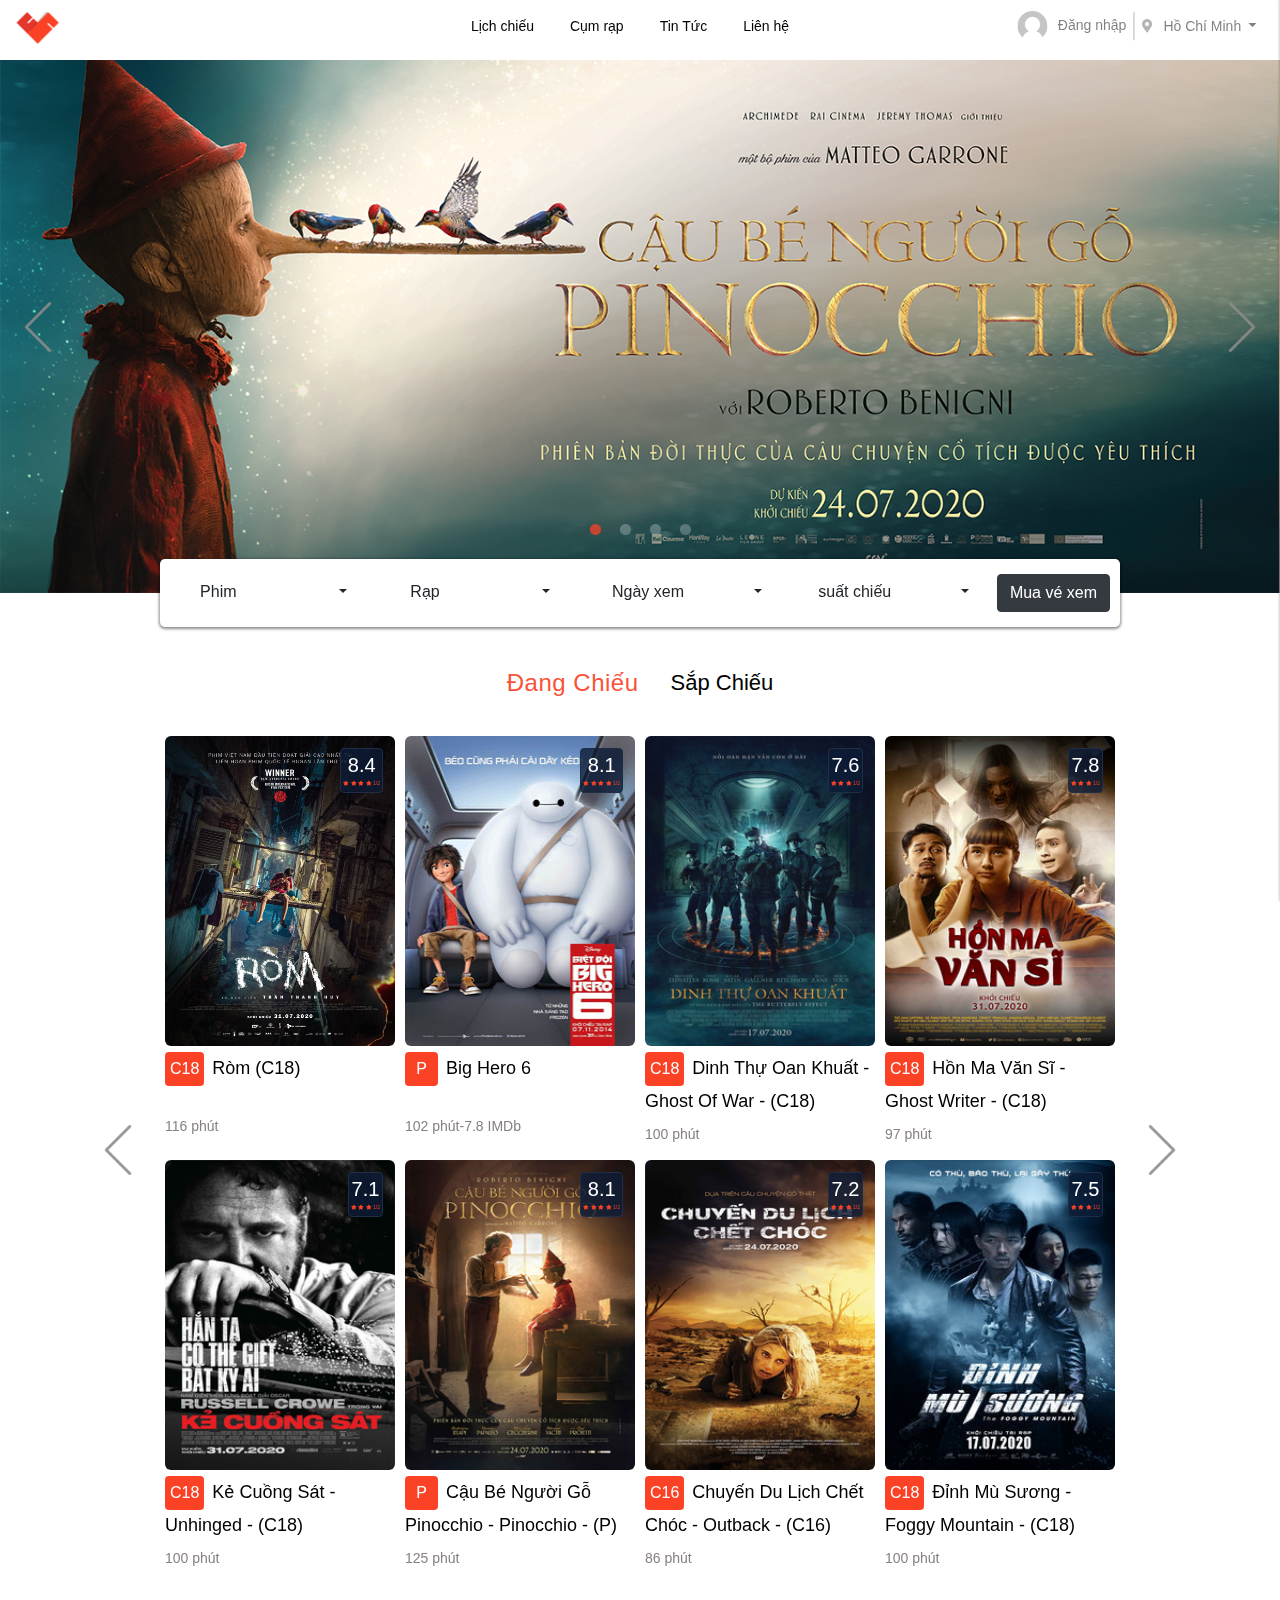
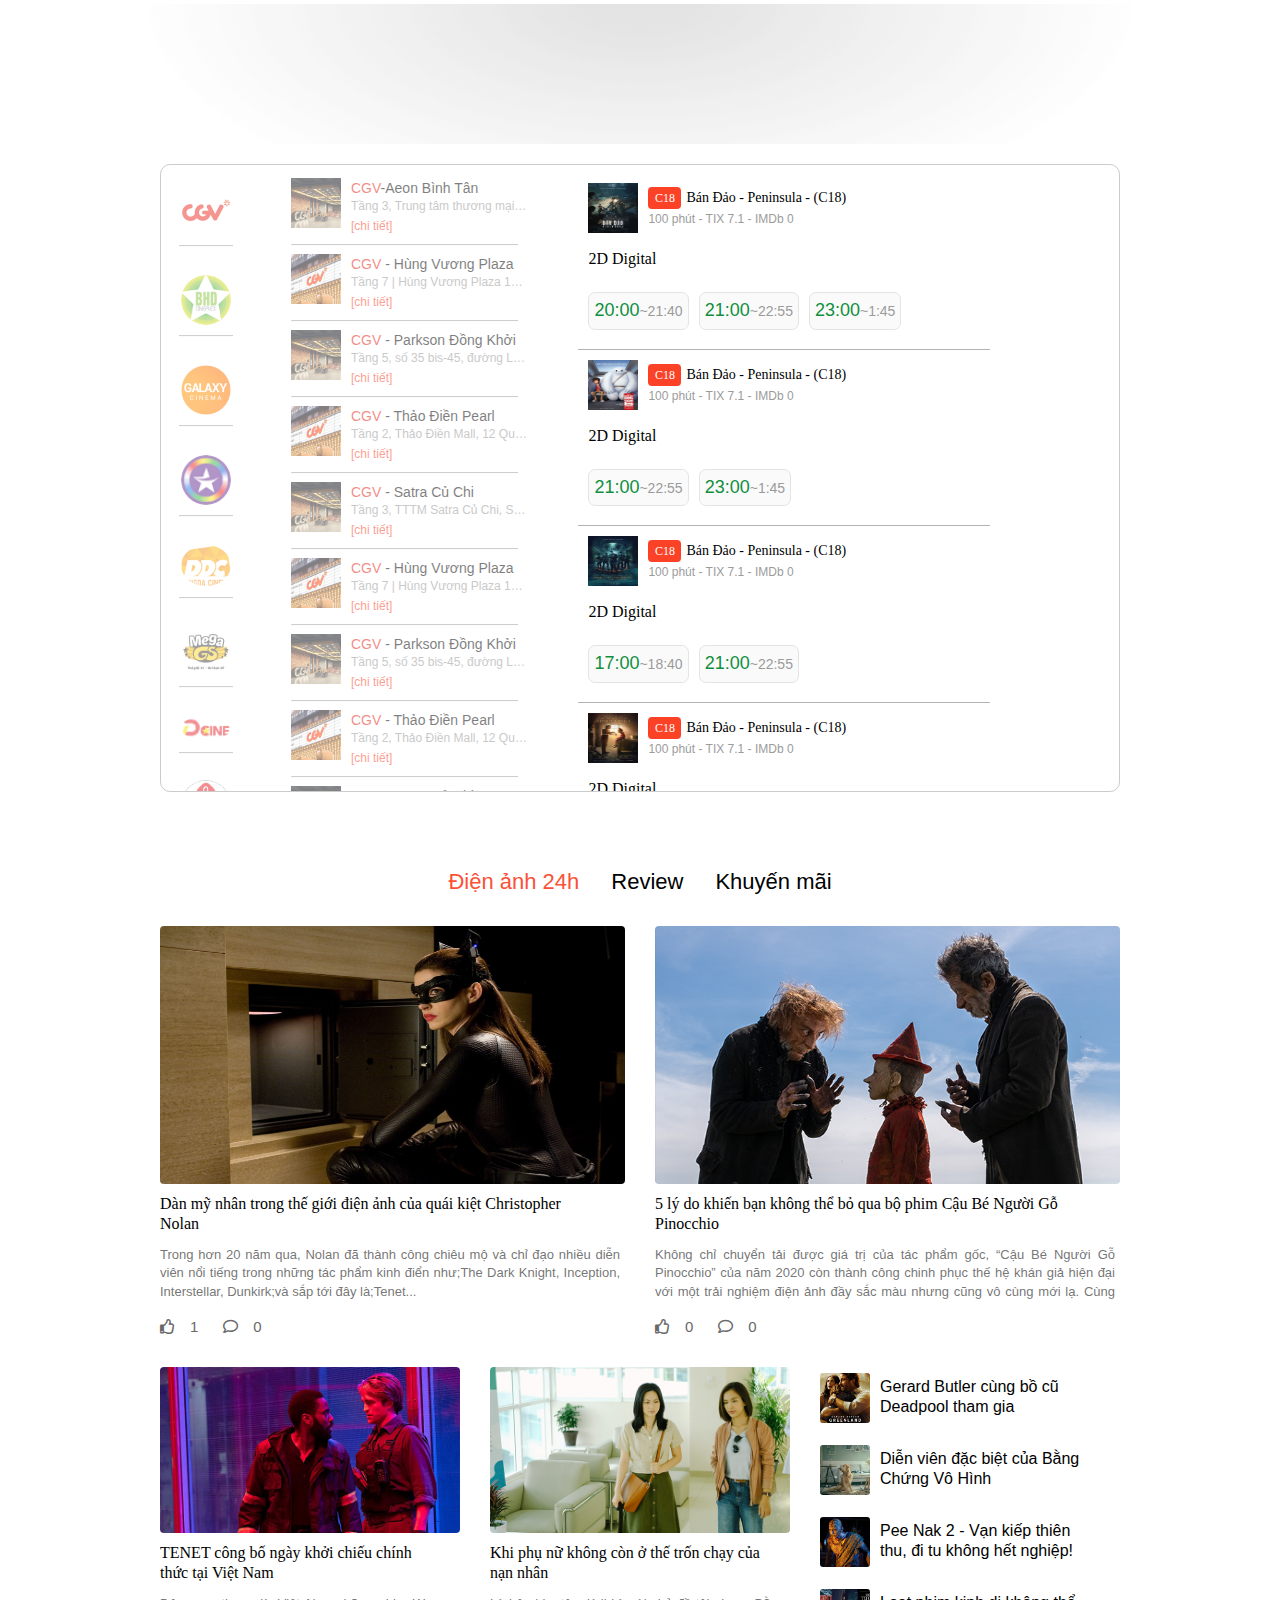
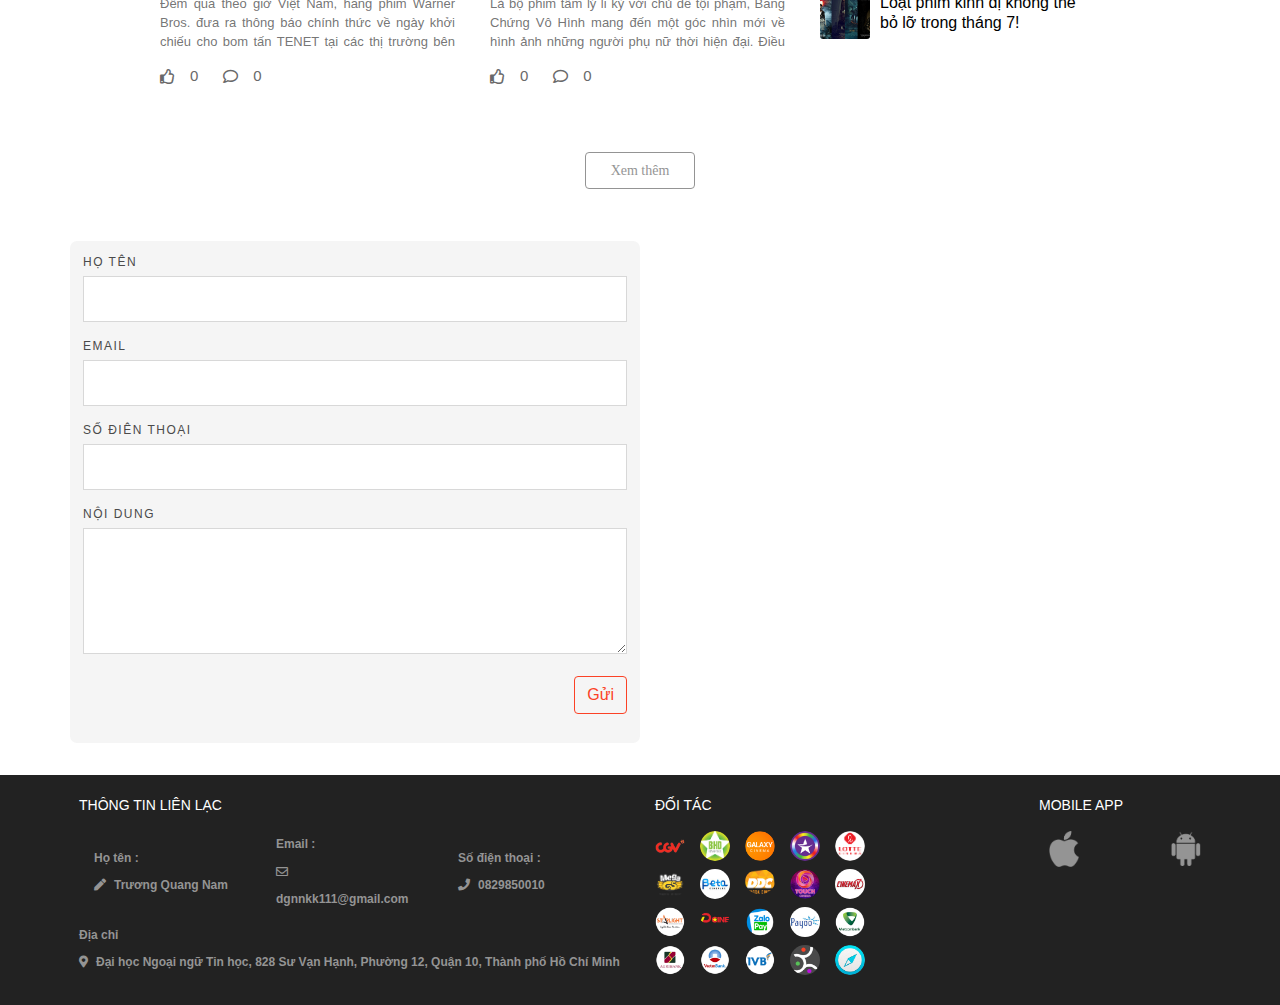
==== commit 9dfc6d60: "update full source" ====
--- a/index.html
+++ b/index.html
@@ -2,7 +2,7 @@
 <html lang="en">
 
 <head>
-    <title>Tix-movie</title>
+    <title>Movies start</title>
     <!-- Required meta tags -->
     <meta charset="utf-8">
     <meta name="viewport" content="width=device-width, initial-scale=1, shrink-to-fit=no">
@@ -17,6 +17,12 @@
     <link rel="stylesheet" href="./plugins/venobox/venobox.min.css" type="text/css" media="screen">
     <!-- CSS -->
     <link rel="stylesheet" href="./scss/main.css">
+    <style>
+        .w-50
+        {
+            margin: 0px 15px;
+        }
+    </style>
 </head>
 
 <body>
@@ -31,8 +37,8 @@
                     <img src="./img/next-session.png" alt="next-session" class="img-fluid">
                 </a>
             </div>
-            <a href="#cinemablock">Lịch chiếu</a>
-            <a href="#cum_rap">Cụm rạp</a>
+            <a href="#homeMovies">Lịch chiếu</a>
+            <a href="#cinemablock">Cụm rạp</a>
             <a href="#sliderAdsNews">Tin tức</a>
             <a href="#contactUs">Liên hệ</a>
             <div class="nav-item dropdown">
@@ -68,10 +74,10 @@
             <div class="nav__menu">
                 <ul class="navbar-nav">
                     <li class="nav-item">
-                        <a class="nav-link" href="#cinemablock">Lịch chiếu</a>
+                        <a class="nav-link" href="#homeMovies">Lịch chiếu</a>
                     </li>
                     <li class="nav-item">
-                        <a class="nav-link" href="#cum_rap">Cụm rạp</a>
+                        <a class="nav-link" href="#cinemablock">Cụm rạp</a>
                     </li>
                     <li class="nav-item">
                         <a class="nav-link" href="#sliderAdsNews">Tin Tức</a>
@@ -142,21 +148,21 @@
                     Phim
                 </button>
                 <div class="dropdown-menu">
-                    <a class="dropdown-item" href="#">Bán Đảo - Peninsula - (C18)</a>
-                    <a class="dropdown-item" href="#">Big Hero 6</a>
-                    <a class="dropdown-item" href="#">Dinh Thự Oan Khuất - Ghost Of War - (C18)</a>
-                    <a class="dropdown-item" href="#">Hồn Ma Văn Sĩ - Ghost Writer - (C18)</a>
-                    <a class="dropdown-item" href="#">Kẻ Cuồng Sát - Unhinged - (C18)</a>
-                    <a class="dropdown-item" href="#">Cậu Bé Người Gỗ Pinocchio - Pinocchio - (P)</a>
-                    <a class="dropdown-item" href="#">Chuyến Du Lịch Chết Chóc - Outback - (C16)</a>
-                    <a class="dropdown-item" href="#">Đỉnh Mù Sương - Foggy Mountain - (C18)</a>
-                    <a class="dropdown-item" href="#">Tàn Tích Quỷ Ám - Relic - (C18)</a>
-                    <a class="dropdown-item" href="#">Hậu Duệ Thần Sấm - Mortal - (C16)</a>
-                    <a class="dropdown-item" href="#">Bằng Chứng Vô Hình - (C18)</a>
-                    <a class="dropdown-item" href="#">Yêu Nhau Mùa Ế - Low Season - (C16)</a>
-                    <a class="dropdown-item" href="#">Cuộc Phiêu Lưu Của Scooby-doo! - Scoob! - (P)</a>
-                    <a class="dropdown-item" href="#">Ngôi Đền Kì Quái - Pee Nak 2 - (C16)</a>
-                    <a class="dropdown-item" href="#">SÓI 100% - 100% WOLF - (P)</a>
+                    <a class="dropdown-item" href="#name_movie">Bán Đảo - Peninsula - (C18)</a>
+                    <a class="dropdown-item" href="#name_movie">Big Hero 6</a>
+                    <a class="dropdown-item" href="#name_movie">Dinh Thự Oan Khuất - Ghost Of War - (C18)</a>
+                    <a class="dropdown-item" href="#name_movie">Hồn Ma Văn Sĩ - Ghost Writer - (C18)</a>
+                    <a class="dropdown-item" href="#name_movie">Kẻ Cuồng Sát - Unhinged - (C18)</a>
+                    <a class="dropdown-item" href="#name_movie">Cậu Bé Người Gỗ Pinocchio - Pinocchio - (P)</a>
+                    <a class="dropdown-item" href="#name_movie">Chuyến Du Lịch Chết Chóc - Outback - (C16)</a>
+                    <a class="dropdown-item" href="#name_movie">Đỉnh Mù Sương - Foggy Mountain - (C18)</a>
+                    <a class="dropdown-item" href="#name_movie">Tàn Tích Quỷ Ám - Relic - (C18)</a>
+                    <a class="dropdown-item" href="#name_movie">Hậu Duệ Thần Sấm - Mortal - (C16)</a>
+                    <a class="dropdown-item" href="#name_movie">Bằng Chứng Vô Hình - (C18)</a>
+                    <a class="dropdown-item" href="#name_movie">Yêu Nhau Mùa Ế - Low Season - (C16)</a>
+                    <a class="dropdown-item" href="#name_movie">Cuộc Phiêu Lưu Của Scooby-doo! - Scoob! - (P)</a>
+                    <a class="dropdown-item" href="#name_movie">Ngôi Đền Kì Quái - Pee Nak 2 - (C16)</a>
+                    <a class="dropdown-item" href="#name_movie">SÓI 100% - 100% WOLF - (P)</a>
                 </div>
             </div>
             <div class="dropdown drop_cine">
@@ -164,22 +170,12 @@
                     Rạp
                 </button>
                 <div class="dropdown-menu">
-                    <a class="dropdown-item" href="#">BHD Star Bitexco</a>
-                    <a class="dropdown-item" href="#">BHD Star Vincom 3/2</a>
-                    <a class="dropdown-item" href="#">BHD Star Vincom Lê Văn Việt</a>
-                    <a class="dropdown-item" href="#">BHD Star Vincom Quang Trung</a>
-                    <a class="dropdown-item" href="#">BHD Star Vincom Thảo Điền</a>
-                    <a class="dropdown-item" href="#">BHD Star ‎Phạm Hùng</a>
-                    <!-- <a class="dropdown-item" href="#">CGV Aeon Bình Tân</a>
-                    <a class="dropdown-item" href="#">CGV Aeon Tân Phú</a>
-                    <a class="dropdown-item" href="#">CGV Crescent Mall</a>
-                    <a class="dropdown-item" href="#">CGV Giga Mall Thủ Đức</a>
-                    <a class="dropdown-item" href="#">CGV Hoàng Văn Thụ</a>
-                    <a class="dropdown-item" href="#">CGV Hùng Vương Plaza</a>
-                    <a class="dropdown-item" href="#">CGV IMC Trần Quang Khải</a>
-                    <a class="dropdown-item" href="#">CGV Liberty Citypoint</a>
-                    <a class="dropdown-item" href="#">CGV Liberty Citypoint</a>
-                    <a class="dropdown-item" href="#">CGV Lý Chính Thắng</a>  -->
+                    <a class="dropdown-item" href="#movie">BHD Star Bitexco</a>
+                    <a class="dropdown-item" href="#movie">BHD Star Vincom 3/2</a>
+                    <a class="dropdown-item" href="#movie">BHD Star Vincom Lê Văn Việt</a>
+                    <a class="dropdown-item" href="#movie">BHD Star Vincom Quang Trung</a>
+                    <a class="dropdown-item" href="#movie">BHD Star Vincom Thảo Điền</a>
+                    <a class="dropdown-item" href="#movie">BHD Star ‎Phạm Hùng</a>
                 </div>
             </div>
             <div class="dropdown drop_date">
@@ -187,15 +183,15 @@
                     Ngày xem
                 </button>
                 <div class="dropdown-menu">
-                    <a class="dropdown-item" href="#">Hôm nay <p>01-08-2020</p></a>
-                    <a class="dropdown-item" href="#">Hôm ngày mai <p>02-08-2020</p></a>
-                    <a class="dropdown-item" href="#">Thứ 2 <p>03-08-2020</p></a>
-                    <a class="dropdown-item" href="#">Thứ 3 <p>04-08-2020</p></a>
-                    <a class="dropdown-item" href="#">Thứ 4 <p>05-08-2020</p></a>
-                    <a class="dropdown-item" href="#">Thứ 5 <p>06-08-2020</p></a>
-                    <a class="dropdown-item" href="#">Thứ 6 <p>07-08-2020</p></a>
-                    <a class="dropdown-item" href="#">Thứ 7 <p>08-08-2020</p></a>
-                    <a class="dropdown-item" href="#">chủ nhật <p>09-08-2020</p></a>
+                    <a class="dropdown-item" href="#date">Hôm nay <p>01-08-2020</p></a>
+                    <a class="dropdown-item" href="#date">Hôm ngày mai <p>02-08-2020</p></a>
+                    <a class="dropdown-item" href="#date">Thứ 2 <p>03-08-2020</p></a>
+                    <a class="dropdown-item" href="#date">Thứ 3 <p>04-08-2020</p></a>
+                    <a class="dropdown-item" href="#date">Thứ 4 <p>05-08-2020</p></a>
+                    <a class="dropdown-item" href="#date">Thứ 5 <p>06-08-2020</p></a>
+                    <a class="dropdown-item" href="#date">Thứ 6 <p>07-08-2020</p></a>
+                    <a class="dropdown-item" href="#date">Thứ 7 <p>08-08-2020</p></a>
+                    <a class="dropdown-item" href="#date">chủ nhật <p>09-08-2020</p></a>
                 </div>
             </div>
             <div class="dropdown drop_suatChieu">
@@ -203,24 +199,18 @@
                     suất chiếu
                 </button>
                 <div class="dropdown-menu">
-                    <a class="dropdown-item" href="#">11:30</a>
-                    <a class="dropdown-item" href="#">12:15</a>
-                    <a class="dropdown-item" href="#">13:45</a>
-                    <a class="dropdown-item" href="#">14:10</a>
-                    <a class="dropdown-item" href="#">15:35</a>
-                    <a class="dropdown-item" href="#">16:15</a>
-                    <a class="dropdown-item" href="#">17:40</a>
-                    <a class="dropdown-item" href="#">18:25</a>
-                    <a class="dropdown-item" href="#">19:10</a>
-                    <a class="dropdown-item" href="#">20:35</a>
-                    <a class="dropdown-item" href="#">21:15</a>
-                    <a class="dropdown-item" href="#">22:40</a>
-                    <a class="dropdown-item" href="#">7:25</a>
-                    <a class="dropdown-item" href="#">8:10</a>
-                    <a class="dropdown-item" href="#">9:15</a>
-                    <a class="dropdown-item" href="#">10:40</a>
-                    <a class="dropdown-item" href="#">11:25</a>
-                    <a class="dropdown-item" href="#">8:10</a>
+                    <a class="dropdown-item" href="#time">11:30</a>
+                    <a class="dropdown-item" href="#time">12:15</a>
+                    <a class="dropdown-item" href="#time">13:45</a>
+                    <a class="dropdown-item" href="#time">14:10</a>
+                    <a class="dropdown-item" href="#time">15:35</a>
+                    <a class="dropdown-item" href="#time">16:15</a>
+                    <a class="dropdown-item" href="#time">17:40</a>
+                    <a class="dropdown-item" href="#time">18:25</a>
+                    <a class="dropdown-item" href="#time">19:10</a>
+                    <a class="dropdown-item" href="#time">20:35</a>
+                    <a class="dropdown-item" href="#time">21:15</a>
+                    <a class="dropdown-item" href="#time">22:40</a>
                 </div>
             </div>
             <div class="button">
@@ -248,7 +238,7 @@
                                 <div class="col-3">
                                     <div class="tag">
                                         <div class="image">
-                                            <img src="./img/movie1.png" alt="movie1" class="img-fluid">
+                                            <img src="./img/rom.jfif" alt="movie1" class="img-fluid">
                                             <span class="point-film">
                                                 <p class="point">8.4</p>
                                                 <p class="rating">
@@ -265,12 +255,12 @@
                                         </div>
                                         <div class="content">
                                             <div class="content__group">
-                                                <p class="title"><span>C18</span>Bán Đảo - Peninsula - (C18)</p>
+                                                <p class="title"><span>C18</span>Ròm (C18)</p>
                                                 <p class="time">116 phút </p>
                                             </div>
-                                            <div class="content__button">
-                                                <button class="btn btn-warning btn-pay">Mua Vé</button>
-                                            </div>
+                                            <a href="./detail.html" class="content__button">
+                                                <button class="btn btn-warning btn-pay">Mua Vé</button>
+                                            </a>
                                         </div>
                                     </div>
                                 </div>
@@ -297,9 +287,9 @@
                                                 <p class="title"><span>P</span>Big Hero 6</p>
                                                 <p class="time">102 phút-7.8 IMDb </p>
                                             </div>
-                                            <div class="content__button">
-                                                <button class="btn btn-warning btn-pay">Mua Vé</button>
-                                            </div>
+                                            <a href="./detailbighero6.html" class="content__button">
+                                                <button class="btn btn-warning btn-pay">Mua Vé</button>
+                                            </a>
                                         </div>
                                     </div>
                                 </div>
@@ -326,9 +316,9 @@
                                                     (C18)</p>
                                                 <p class="time">100 phút </p>
                                             </div>
-                                            <div class="content__button">
-                                                <button class="btn btn-warning btn-pay">Mua Vé</button>
-                                            </div>
+                                            <a href="./detailforghostofwar.html" class="content__button">
+                                                <button class="btn btn-warning btn-pay">Mua Vé</button>
+                                            </a>
                                         </div>
                                     </div>
                                 </div>
@@ -355,9 +345,9 @@
                                                 </p>
                                                 <p class="time">97 phút </p>
                                             </div>
-                                            <div class="content__button">
-                                                <button class="btn btn-warning btn-pay">Mua Vé</button>
-                                            </div>
+                                            <a href="./Ghost Winter.html" class="content__button">
+                                                <button class="btn btn-warning btn-pay">Mua Vé</button>
+                                            </a>
                                         </div>
                                     </div>
                                 </div>
@@ -383,9 +373,9 @@
                                                 <p class="title"><span>C18</span>Kẻ Cuồng Sát - Unhinged - (C18)</p>
                                                 <p class="time">100 phút </p>
                                             </div>
-                                            <div class="content__button">
-                                                <button class="btn btn-warning btn-pay">Mua Vé</button>
-                                            </div>
+                                            <a href="./DetailUnhinged.html" class="content__button">
+                                                <button class="btn btn-warning btn-pay">Mua Vé</button>
+                                            </a>
                                         </div>
                                     </div>
                                 </div>
@@ -413,9 +403,9 @@
                                                     (P)</p>
                                                 <p class="time">125 phút</p>
                                             </div>
-                                            <div class="content__button">
-                                                <button class="btn btn-warning btn-pay">Mua Vé</button>
-                                            </div>
+                                            <a href="./DetailPinochio.html" class="content__button">
+                                                <button class="btn btn-warning btn-pay">Mua Vé</button>
+                                            </a>
                                         </div>
                                     </div>
                                 </div>
@@ -442,9 +432,9 @@
                                                     (C16)</p>
                                                 <p class="time">86 phút </p>
                                             </div>
-                                            <div class="content__button">
-                                                <button class="btn btn-warning btn-pay">Mua Vé</button>
-                                            </div>
+                                            <a href="./DetailOutback.html" class="content__button">
+                                                <button class="btn btn-warning btn-pay">Mua Vé</button>
+                                            </a>
                                         </div>
                                     </div>
                                 </div>
@@ -471,9 +461,9 @@
                                                 </p>
                                                 <p class="time">100 phút </p>
                                             </div>
-                                            <div class="content__button">
-                                                <button class="btn btn-warning btn-pay">Mua Vé</button>
-                                            </div>
+                                            <a href="./Foggy Mountian.html" class="content__button">
+                                                <button class="btn btn-warning btn-pay">Mua Vé</button>
+                                            </a>
                                         </div>
                                     </div>
                                 </div>
@@ -503,9 +493,9 @@
                                                 <p class="title"><span>C18</span>Tàn Tích Quỷ Ám - Relic - (C18)</p>
                                                 <p class="time">89 phút </p>
                                             </div>
-                                            <div class="content__button">
-                                                <button class="btn btn-warning btn-pay">Mua Vé</button>
-                                            </div>
+                                            <a href="./detail.html" class="content__button">
+                                                <button class="btn btn-warning btn-pay">Mua Vé</button>
+                                            </a>
                                         </div>
                                     </div>
                                 </div>
@@ -531,9 +521,9 @@
                                                 <p class="title"><span>C16</span>Hậu Duệ Thần Sấm - Mortal - (C16)</p>
                                                 <p class="time">104 phút</p>
                                             </div>
-                                            <div class="content__button">
-                                                <button class="btn btn-warning btn-pay">Mua Vé</button>
-                                            </div>
+                                            <a href="./detail.html" class="content__button">
+                                                <button class="btn btn-warning btn-pay">Mua Vé</button>
+                                            </a>
                                         </div>
                                     </div>
                                 </div>
@@ -559,9 +549,9 @@
                                                 <p class="title"><span>C18</span>Bằng Chứng Vô Hình - (C18)</p>
                                                 <p class="time">100 phút </p>
                                             </div>
-                                            <div class="content__button">
-                                                <button class="btn btn-warning btn-pay">Mua Vé</button>
-                                            </div>
+                                            <a href="./detail.html" class="content__button">
+                                                <button class="btn btn-warning btn-pay">Mua Vé</button>
+                                            </a>
                                         </div>
                                     </div>
                                 </div>
@@ -588,9 +578,9 @@
                                                 <p class="title"><span>C16</span>Yêu Nhau Mùa Ế - Low Season - (C16)</p>
                                                 <p class="time">100 phút </p>
                                             </div>
-                                            <div class="content__button">
-                                                <button class="btn btn-warning btn-pay">Mua Vé</button>
-                                            </div>
+                                            <a href="./detail.html" class="content__button">
+                                                <button class="btn btn-warning btn-pay">Mua Vé</button>
+                                            </a>
                                         </div>
                                     </div>
                                 </div>
@@ -617,9 +607,9 @@
                                                     (P)</p>
                                                 <p class="time">100 phút - 5.7 IMDb</p>
                                             </div>
-                                            <div class="content__button">
-                                                <button class="btn btn-warning btn-pay">Mua Vé</button>
-                                            </div>
+                                            <a href="./detail.html" class="content__button">
+                                                <button class="btn btn-warning btn-pay">Mua Vé</button>
+                                            </a>
                                         </div>
                                     </div>
                                 </div>
@@ -645,9 +635,9 @@
                                                 </p>
                                                 <p class="time">115 phút</p>
                                             </div>
-                                            <div class="content__button">
-                                                <button class="btn btn-warning btn-pay">Mua Vé</button>
-                                            </div>
+                                            <a href="./detail.html" class="content__button">
+                                                <button class="btn btn-warning btn-pay">Mua Vé</button>
+                                            </a>
                                         </div>
                                     </div>
                                 </div>
@@ -673,9 +663,9 @@
                                                 <p class="title"><span>P</span>SÓI 100% - 100% WOLF - (P)</p>
                                                 <p class="time">96 phút </p>
                                             </div>
-                                            <div class="content__button">
-                                                <button class="btn btn-warning btn-pay">Mua Vé</button>
-                                            </div>
+                                            <a href="./detail.html" class="content__button">
+                                                <button class="btn btn-warning btn-pay">Mua Vé</button>
+                                            </a>
                                         </div>
                                     </div>
                                 </div>
@@ -710,9 +700,9 @@
                                                 <p class="title"><span>C18</span>Bán Đảo - Peninsula - (C18)</p>
                                                 <p class="time">116 phút </p>
                                             </div>
-                                            <div class="content__button">
-                                                <button class="btn btn-warning btn-pay">Mua Vé</button>
-                                            </div>
+                                            <a href="./detail.html" class="content__button">
+                                                <button class="btn btn-warning btn-pay">Mua Vé</button>
+                                            </a>
                                         </div>
                                     </div>
                                 </div>
@@ -739,9 +729,9 @@
                                                 <p class="title"><span>P</span>Big Hero 6</p>
                                                 <p class="time">102 phút-7.8 IMDb </p>
                                             </div>
-                                            <div class="content__button">
-                                                <button class="btn btn-warning btn-pay">Mua Vé</button>
-                                            </div>
+                                            <a href="./detail.html" class="content__button">
+                                                <button class="btn btn-warning btn-pay">Mua Vé</button>
+                                            </a>
                                         </div>
                                     </div>
                                 </div>
@@ -768,9 +758,9 @@
                                                     (C18)</p>
                                                 <p class="time">100 phút </p>
                                             </div>
-                                            <div class="content__button">
-                                                <button class="btn btn-warning btn-pay">Mua Vé</button>
-                                            </div>
+                                            <a href="./detail.html" class="content__button">
+                                                <button class="btn btn-warning btn-pay">Mua Vé</button>
+                                            </a>
                                         </div>
                                     </div>
                                 </div>
@@ -797,9 +787,9 @@
                                                 </p>
                                                 <p class="time">97 phút </p>
                                             </div>
-                                            <div class="content__button">
-                                                <button class="btn btn-warning btn-pay">Mua Vé</button>
-                                            </div>
+                                            <a href="./detail.html" class="content__button">
+                                                <button class="btn btn-warning btn-pay">Mua Vé</button>
+                                            </a>
                                         </div>
                                     </div>
                                 </div>
@@ -825,9 +815,9 @@
                                                 <p class="title"><span>C18</span>Kẻ Cuồng Sát - Unhinged - (C18)</p>
                                                 <p class="time">100 phút </p>
                                             </div>
-                                            <div class="content__button">
-                                                <button class="btn btn-warning btn-pay">Mua Vé</button>
-                                            </div>
+                                            <a href="./detail.html" class="content__button">
+                                                <button class="btn btn-warning btn-pay">Mua Vé</button>
+                                            </a>
                                         </div>
                                     </div>
                                 </div>
@@ -855,9 +845,9 @@
                                                     (P)</p>
                                                 <p class="time">125 phút</p>
                                             </div>
-                                            <div class="content__button">
-                                                <button class="btn btn-warning btn-pay">Mua Vé</button>
-                                            </div>
+                                            <a href="./detail.html" class="content__button">
+                                                <button class="btn btn-warning btn-pay">Mua Vé</button>
+                                            </a>
                                         </div>
                                     </div>
                                 </div>
@@ -884,9 +874,9 @@
                                                     (C16)</p>
                                                 <p class="time">86 phút </p>
                                             </div>
-                                            <div class="content__button">
-                                                <button class="btn btn-warning btn-pay">Mua Vé</button>
-                                            </div>
+                                            <a href="./detail.html" class="content__button">
+                                                <button class="btn btn-warning btn-pay">Mua Vé</button>
+                                            </a>
                                         </div>
                                     </div>
                                 </div>
@@ -913,9 +903,9 @@
                                                 </p>
                                                 <p class="time">100 phút </p>
                                             </div>
-                                            <div class="content__button">
-                                                <button class="btn btn-warning btn-pay">Mua Vé</button>
-                                            </div>
+                                            <a href="./detail.html" class="content__button">
+                                                <button class="btn btn-warning btn-pay">Mua Vé</button>
+                                            </a>
                                         </div>
                                     </div>
                                 </div>
@@ -945,9 +935,9 @@
                                                 <p class="title"><span>C18</span>Tàn Tích Quỷ Ám - Relic - (C18)</p>
                                                 <p class="time">89 phút </p>
                                             </div>
-                                            <div class="content__button">
-                                                <button class="btn btn-warning btn-pay">Mua Vé</button>
-                                            </div>
+                                            <a href="./detail.html" class="content__button">
+                                                <button class="btn btn-warning btn-pay">Mua Vé</button>
+                                            </a>
                                         </div>
                                     </div>
                                 </div>
@@ -973,9 +963,9 @@
                                                 <p class="title"><span>C16</span>Hậu Duệ Thần Sấm - Mortal - (C16)</p>
                                                 <p class="time">104 phút</p>
                                             </div>
-                                            <div class="content__button">
-                                                <button class="btn btn-warning btn-pay">Mua Vé</button>
-                                            </div>
+                                            <a href="./detail.html" class="content__button">
+                                                <button class="btn btn-warning btn-pay">Mua Vé</button>
+                                            </a>
                                         </div>
                                     </div>
                                 </div>
@@ -1001,9 +991,9 @@
                                                 <p class="title"><span>C18</span>Bằng Chứng Vô Hình - (C18)</p>
                                                 <p class="time">100 phút </p>
                                             </div>
-                                            <div class="content__button">
-                                                <button class="btn btn-warning btn-pay">Mua Vé</button>
-                                            </div>
+                                            <a href="./detail.html" class="content__button">
+                                                <button class="btn btn-warning btn-pay">Mua Vé</button>
+                                            </a>
                                         </div>
                                     </div>
                                 </div>
@@ -1030,9 +1020,9 @@
                                                 <p class="title"><span>C16</span>Yêu Nhau Mùa Ế - Low Season - (C16)</p>
                                                 <p class="time">100 phút </p>
                                             </div>
-                                            <div class="content__button">
-                                                <button class="btn btn-warning btn-pay">Mua Vé</button>
-                                            </div>
+                                            <a href="./detail.html" class="content__button">
+                                                <button class="btn btn-warning btn-pay">Mua Vé</button>
+                                            </a>
                                         </div>
                                     </div>
                                 </div>
@@ -1059,9 +1049,9 @@
                                                     (P)</p>
                                                 <p class="time">100 phút - 5.7 IMDb</p>
                                             </div>
-                                            <div class="content__button">
-                                                <button class="btn btn-warning btn-pay">Mua Vé</button>
-                                            </div>
+                                            <a href="./detail.html" class="content__button">
+                                                <button class="btn btn-warning btn-pay">Mua Vé</button>
+                                            </a>
                                         </div>
                                     </div>
                                 </div>
@@ -1087,9 +1077,9 @@
                                                 </p>
                                                 <p class="time">115 phút</p>
                                             </div>
-                                            <div class="content__button">
-                                                <button class="btn btn-warning btn-pay">Mua Vé</button>
-                                            </div>
+                                            <a href="./detail.html" class="content__button">
+                                                <button class="btn btn-warning btn-pay">Mua Vé</button>
+                                            </a>
                                         </div>
                                     </div>
                                 </div>
@@ -1115,9 +1105,9 @@
                                                 <p class="title"><span>P</span>SÓI 100% - 100% WOLF - (P)</p>
                                                 <p class="time">96 phút </p>
                                             </div>
-                                            <div class="content__button">
-                                                <button class="btn btn-warning btn-pay">Mua Vé</button>
-                                            </div>
+                                            <a href="./detail.html" class="content__button">
+                                                <button class="btn btn-warning btn-pay">Mua Vé</button>
+                                            </a>
                                         </div>
                                     </div>
                                 </div>
@@ -1263,7 +1253,7 @@
                         </li>
                         <li class="nav-item">
                             <div class="nav-link-cine"
-                                onclick="openCity(event, 'CGV_cinema_child_5','nav-link-cine','cinema_child')">
+                                onclick="openCity(event, 'CGV_cinema_child_3','nav-link-cine','cinema_child')">
                                 <img src="./img/CGV_movie_theater.jpg" alt="CGV_movie_theater" class="img-fluid">
                                 <span>
                                     <p class="name">
@@ -1775,7 +1765,7 @@
                                     </div>
                                 </div>
                                 <p class="type">2D Digital</p>
-                                <div class="d-" flex>
+                                <div class="d-flex" flex>
                                     <a href="#" class="timeStart">
                                         <span>20:00</span>~21:40
                                     </a>
@@ -2134,17 +2124,14 @@
                         <div class="col-md-6 col-12 abv">
                             <div class="abv_item1">
                                 <div class="image">
-                                    <img src="./img/abv_1.png" alt="abv_1" class="img-fluid">
+                                    <img src="./img/Bonghong1.jpg" alt="abv_1" class="img-fluid" style="height: 257.54px;">
                                 </div>
                                 <div class="content">
-                                    <a href="#" class="title">
-                                        Kaity Nguyễn trở thành mỹ nhân mới của vũ trụ Gái Già Lắm Chiêu
+                                    <a href="./new.html" class="title">
+                                        Dàn mỹ nhân trong thế giới điện ảnh của quái kiệt Christopher Nolan
                                     </a>
                                     <p class="sub_title">
-                                        Sau khi tiết lộ nhân tố đầu tiên là NSND Lê Khanh sẽ tiếp tục tham gia phần tiếp
-                                        theo của Gái già lắm chiêu với mái tóc được cắt ngắn đầy mạnh mẽ và nam tính.
-                                        Kaity Nguyễn sẽ là mỹ nhân tiếp theo nối gót hai đàn chị là Diễm My 9X và Ninh
-                                        Dương Lan Ngọc gia nhập vũ trụ điện ảnh Gái Già Lắm Chiêu.
+                                        Trong hơn 20 năm qua, Nolan đã thành công chiêu mộ và chỉ đạo nhiều diễn viên nổi tiếng trong những tác phẩm kinh điển như;The Dark Knight, Inception, Interstellar, Dunkirk;và sắp tới đây là;Tenet...
                                     </p>
                                 </div>
                                 <div class="statusBar">
@@ -2164,7 +2151,7 @@
                                     <img src="./img/abv_2.png" alt="abv_2" class="img-fluid">
                                 </div>
                                 <div class="content">
-                                    <a href="#" class="title">
+                                    <a href="./new.html" class="title">
                                         5 lý do khiến bạn không thể bỏ qua bộ phim Cậu Bé Người Gỗ Pinocchio
                                     </a>
                                     <p class="sub_title">
@@ -2191,7 +2178,7 @@
                                     <img src="./img/abv_3.png" alt="abv_3" class="img-fluid">
                                 </div>
                                 <div class="content">
-                                    <a href="#" class="title">
+                                    <a href="./new.html" class="title">
                                         TENET công bố ngày khởi chiếu chính thức tại Việt Nam
                                     </a>
                                     <p class="sub_title">
@@ -2217,7 +2204,7 @@
                                     <img src="./img/abv_4.jpg" alt="abv_4" class="img-fluid">
                                 </div>
                                 <div class="content">
-                                    <a href="#" class="title">
+                                    <a href="./new.html" class="title">
                                         Khi phụ nữ không còn ở thế trốn chạy của nạn nhân
                                     </a>
                                     <p class="sub_title">
@@ -2268,7 +2255,7 @@
                                     <img src="./img/abv_7.png" alt="abv_7" class="img-fluid">
                                 </div>
                                 <div class="content">
-                                    <a href="#" class="title">
+                                    <a href="./new.html" class="title">
                                         Review: Tàn Tích Quỷ Ám (Relic) - Ba thế hệ và mối liên kết
                                     </a>
                                     <p class="sub_title">
@@ -2292,7 +2279,7 @@
                                     <img src="./img/abv_5.png" alt="abv_5" class="img-fluid">
                                 </div>
                                 <div class="content">
-                                    <a href="#" class="title">
+                                    <a href="./new.html" class="title">
                                         Review: Dinh Thự Oan Khuất (Ghost Of War)
                                     </a>
                                     <p class="sub_title">
@@ -2317,7 +2304,7 @@
                                     <img src="./img/abv_6.png" alt="abv_6" class="img-fluid">
                                 </div>
                                 <div class="content">
-                                    <a href="#" class="title">
+                                    <a href="./new.html" class="title">
                                         ‘BlacKkKlansman’ - cốc nước lạnh để người Mỹ thức tỉnh
                                     </a>
                                     <p class="sub_title">
@@ -2343,7 +2330,7 @@
                                     <img src="./img/abv_4.jpg" alt="abv_4" class="img-fluid">
                                 </div>
                                 <div class="content">
-                                    <a href="#" class="title">
+                                    <a href="./new.html" class="title">
                                         Khi phụ nữ không còn ở thế trốn chạy của nạn nhân
                                     </a>
                                     <p class="sub_title">
@@ -2395,7 +2382,7 @@
                                     <img src="./img/abv_8.jpg" alt="abv_8" class="img-fluid">
                                 </div>
                                 <div class="content">
-                                    <a href="#" class="title">
+                                    <a href="./new.html" class="title">
                                         MUA 1 TẶNG 1 khi mua 2 vé phim Bằng Chứng Vô Hình
                                     </a>
                                     <p class="sub_title">
@@ -2420,7 +2407,7 @@
                                     <img src="./img/abv_9.jpg" alt="abv_9" class="img-fluid">
                                 </div>
                                 <div class="content">
-                                    <a href="#" class="title">
+                                    <a href="./new.html" class="title">
                                         CGV VÉ CHỈ 79.000Đ CẢ TUẦN!
                                     </a>
                                     <p class="sub_title">
@@ -2445,7 +2432,7 @@
                                     <img src="./img/abv_10.jpg" alt="abv_10" class="img-fluid">
                                 </div>
                                 <div class="content">
-                                    <a href="#" class="title">
+                                    <a href="./new.html" class="title">
                                         BHD STAR VÉ CHỈ 59.000Đ CẢ TUẦN!
                                     </a>
                                     <p class="sub_title">
@@ -2470,7 +2457,7 @@
                                     <img src="./img/abv_11.png" alt="abv_11" class="img-fluid">
                                 </div>
                                 <div class="content">
-                                    <a href="#" class="title">
+                                    <a href="./new.html" class="title">
                                         Beta Cineplex trở lại với hàng loạt ưu đãi lớn
                                     </a>
                                     <p class="sub_title">
@@ -2564,33 +2551,37 @@
     </section>
     <footer>
         <div class="footer_div">
-            <div class="row">
-                <div class="col-md-6 col-sm-6 col">
+            <div class="row w-100">
+                <div class="col-md-6 col-sm-6 col-12 col-xs-12">
                     <p class="title">THÔNG TIN LIÊN LẠC</p>
-
-                    <div class=" footer_div__detail d-flex justify-content-between align-items-center">
-                        <div>
-                            <p class="d-block">Email</p>
-                            <span><i class="far fa-envelope pr-2"></i>địa chỉ email....</span>
-                        </div>
-                        <div>
-                            <p class="d-block">Số điện thoại</p>
-                            <span><i class="fas fa-phone pr-2"></i>Số điện thoại....</span>
+                    <div class="footer_div__detail">
+                        <div class="  d-flex align-items-center">
+                            <div class="w-50">
+                                <span>Họ tên : </span>
+                                <span><i class="fas fa-pen pr-2"></i>Trương Quang Nam</span>
+                            </div>
+                            <div class="w-50">
+                                <span>Email : </span>
+                                <span><i class="far fa-envelope pr-2"></i>dgnnkk111@gmail.com</span>
+                            </div>
+                            <div class="w-50">
+                                <span>Số điện thoại : </span>
+                                <span><i class="fas fa-phone pr-2"></i>0829850010</span>
+                            </div>
+                        </div>
+                        <div class="py-2">
+                            <span class="d-block">Địa chỉ</span>
+                            <span><i class="fas fa-map-marker-alt pr-2"></i>Đại học Ngoại ngữ Tin học, 828 Sư Vạn Hạnh, Phường 12, Quận 10, Thành phố Hồ Chí Minh</span>
                         </div>
                     </div>
-                    <div class="py-2">
-                        <p class="d-block">Địa chỉ</p>
-                        <span><i class="fas fa-map-marker-alt pr-2"></i>304 Cao Thắng, Phường 12, Quận 10,
-                            Thành
-                            phố Hồ Chí Minh, Việt Nam</span>
-                    </div>
+                   
 
 
                 </div>
-                <div class="col-md-4 col-sm-4 col">
+                <div class="col-md-4 col-sm-4 col-12 col-xs-12">
                     <p class="title">ĐỐI TÁC</p>
                     <div class="flex_wrap">
-                        <div class="row mb-2">
+                        <div class="d-flex mb-2">
                             <a href="#"><img src="./img/cgv_logo.png" alt="cgv_logo" class="img-fluid icon_movie"></a>
                             <a href="#"><img src="./img/BHD_logo.png" alt="BHD_logo" class="img-fluid icon_movie"></a>
                             <a href="#"><img src="./img/galaxy_logo.png" alt="galaxy_logo"
@@ -2600,7 +2591,7 @@
                             <a href="#"><img src="./img/lotte_logo.png" alt="lotte_logo"
                                     class="img-fluid icon_movie"></a>
                         </div>
-                        <div class="row mb-2">
+                        <div class="d-flex mb-2">
                             <a href="#"><img src="./img/Mega_logo.png" alt="Mega_logo" class="img-fluid icon_movie"></a>
                             <a href="#"><img src="./img/bt_logo.jpg" alt="bt_logo" class="img-fluid icon_movie"></a>
                             <a href="#"><img src="./img/DDC_logo.png" alt="DDC_logo" class="img-fluid icon_movie"></a>
@@ -2608,7 +2599,7 @@
                                     class="img-fluid icon_movie"></a>
                             <a href="#"><img src="./img/cnx_logo.jpg" alt="cnx_logo" class="img-fluid icon_movie"></a>
                         </div>
-                        <div class="row mb-2">
+                        <div class="d-flex mb-2">
                             <a href="#"><img src="./img/STARLIGHT_logo.png" alt="STARLIGHT_logo"
                                     class="img-fluid icon_movie"></a>
                             <a href="#"><img src="./img/Dcine_logo.jpg" alt="Dcine_logo"
@@ -2619,7 +2610,7 @@
                                     class="img-fluid icon_movie"></a>
                             <a href="#"><img src="./img/VCB_logo.png" alt="VCB_logo" class="img-fluid icon_movie"></a>
                         </div>
-                        <div class="row mb-2">
+                        <div class="d-flex mb-2">
                             <a href="#"><img src="./img/AGRIBANK_logo.png" alt="AGRIBANK_logo"
                                     class="img-fluid icon_movie"></a>
                             <a href="#"><img src="./img/VIETTINBANK_logo.png" alt="VIETTINBANK_logo"
@@ -2633,8 +2624,8 @@
 
                     </div>
                 </div>
-                <div class="col-md-2 col-sm-2 col">
-                    <div class="d-flex justify-content-between">
+                <div class="col-md-2 col-sm-2 col-12 col-xs-12>
+                    <div class="d-flex justify-content-between ">
                         <div class="group_social">
                             <p>MOBILE APP</p>
                             <div class="group_content d-flex justify-content-between">
--- a/scss/main.css
+++ b/scss/main.css
@@ -596,6 +596,7 @@
 }
 
 #homeMovies .movies .tab-content .tab-pane .slick-movie .slick-item .row .col-3 .tag .content .content__button {
+  text-decoration: none;
   position: absolute;
   top: 0;
   left: 0;
@@ -1324,7 +1325,6 @@
 
 footer .footer_div__detail span {
   font-weight: 700;
-  white-space: nowrap;
   color: #949494;
   display: block;
   -webkit-transition: all .2s;
@@ -1347,4 +1347,263 @@
 footer .footer_div .group_social .group_content img:last-child {
   padding-left: 10px;
 }
+
+#detail-movie .section {
+  background-color: #0a2029;
+  padding-top: 53px;
+}
+
+#detail-movie .section__movie {
+  position: relative;
+}
+
+@media screen and (min-width: 1024px) {
+  #detail-movie .section__movie__bg {
+    height: calc(100vh - 53px);
+  }
+}
+
+#detail-movie .section__movie__bg img {
+  filter: blur(7px);
+  -webkit-filter: blur(7px);
+  background-repeat: no-repeat;
+  background-position: center;
+  background-size: cover;
+  width: 100%;
+  height: 100%;
+}
+
+#detail-movie .section__movie__info {
+  position: absolute;
+  top: 50%;
+  left: 50%;
+  opacity: 0;
+  -webkit-transition: all .4s;
+  transition: all .4s;
+  -webkit-transform: translate(-50%, -50%);
+          transform: translate(-50%, -50%);
+  opacity: 1;
+}
+
+@media screen and (min-width: 1024px) {
+  #detail-movie .section__movie__info {
+    width: 70%;
+    max-width: 1024px;
+  }
+}
+
+@media screen and (max-width: 578px) {
+  #detail-movie .section__movie__info {
+    top: 20%;
+    left: 20%;
+    -webkit-transform: translate(-20%, -20%);
+            transform: translate(-20%, -20%);
+  }
+}
+
+#detail-movie .section__movie__info .info-poster img {
+  max-width: 250px;
+  max-height: 350px;
+  width: 100%;
+}
+
+@media screen and (max-width: 767px) {
+  #detail-movie .section__movie__info .info-poster {
+    display: none;
+  }
+}
+
+#detail-movie .section__movie__info .movie-date {
+  color: white;
+  position: relative;
+}
+
+#detail-movie .section__movie__info .movie-date p {
+  white-space: nowrap;
+  margin: 0;
+}
+
+#detail-movie .section__movie__info .movie-date p:first-child {
+  font-size: 20px;
+}
+
+#detail-movie .section__movie__info .movie-date p:nth-child(2) {
+  font-size: 24px;
+  max-height: 30%;
+  letter-spacing: 2px;
+  max-width: 250px;
+}
+
+#detail-movie .section__movie__info .movie-date p:nth-child(2) span:first-child {
+  background-color: #00ac4d;
+  margin-right: 6px;
+  margin-top: 6px;
+  font-weight: 600;
+  letter-spacing: 1px;
+  color: #fff;
+  font-size: 16px;
+  border-radius: 4px;
+  padding: 0 5px;
+  display: inline-block;
+  text-align: center;
+  min-width: 33px;
+}
+
+#detail-movie .section__movie__info .movie-date p:nth-child(2) span:last-child {
+  padding-top: 2px;
+}
+
+#detail-movie .section__movie__info .movie-date p:last-child {
+  font-size: 15px;
+  height: 30%;
+}
+
+#detail-movie .section__movie__info .movie-date button {
+  position: absolute;
+  bottom: 0.5rem;
+  left: 0.5rem;
+  color: white;
+  font-weight: bold;
+  text-transform: none;
+  cursor: pointer;
+  background-color: #fb4226;
+  padding: 6px 16px;
+  font-size: 0.875rem;
+  min-width: 64px;
+  line-height: 1.75;
+  border-radius: 4px;
+  letter-spacing: 0.02857em;
+}
+
+#detail-movie .section__movie .cuiler .danhgia {
+  position: relative;
+  font-size: 126px;
+  width: 1em;
+  height: 1em;
+  border-radius: 50%;
+  margin: auto;
+  background-color: rgba(0, 0, 0, 0.4);
+}
+
+#detail-movie .section__movie .cuiler .danhgia .ng-binding {
+  position: absolute;
+  width: 100%;
+  z-index: 1;
+  left: 0;
+  top: 0;
+  line-height: 2.4em;
+  font-size: 0.42em;
+  color: #fff;
+  display: block;
+  text-align: center;
+  white-space: nowrap;
+  -webkit-transition-property: all;
+  transition-property: all;
+  -webkit-transition-duration: 0.2s;
+          transition-duration: 0.2s;
+  -webkit-transition-timing-function: ease-out;
+          transition-timing-function: ease-out;
+}
+
+#detail-movie .section__movie .cuiler .danhgia .slice {
+  position: absolute;
+  width: 1em;
+  height: 1em;
+}
+
+#detail-movie .section__movie .cuiler .danhgia .slice .bar {
+  transform: rotate(0.52turn);
+  position: absolute;
+  border: 0.06em solid #7ed321;
+  width: 1em;
+  height: 1em;
+  clip: rect(0, 0.5em, 1em, 0);
+  border-radius: 50%;
+  -webkit-transform: rotate(0.52turn);
+}
+
+#detail-movie .section__movie .cuiler .danhgia .slice .fill {
+  -webkit-transform: rotate(180deg);
+          transform: rotate(180deg);
+}
+
+@media screen and (max-width: 375px) {
+  #detail-movie .section__movie .cuiler .danhgia {
+    font-size: 90px;
+    width: 0.5em;
+    height: 0.5em;
+  }
+  #detail-movie .section__movie .cuiler .danhgia .ng-binding {
+    line-height: 1.4em;
+    font-size: 0.32em;
+  }
+  #detail-movie .section__movie .cuiler .danhgia .slice {
+    width: 0.5em;
+    height: 0.5em;
+  }
+  #detail-movie .section__movie .cuiler .danhgia .slice .bar {
+    width: 0.5em;
+    height: 0.5em;
+  }
+}
+
+#detail-movie .section .info {
+  width: 50%;
+  margin: 0 auto;
+  color: white;
+}
+
+@media screen and (max-width: 768px) {
+  #detail-movie .section .info {
+    width: 60%;
+  }
+}
+
+#detail-movie .section .info__item {
+  display: -webkit-box;
+  display: -ms-flexbox;
+  display: flex;
+  -webkit-box-pack: justify;
+      -ms-flex-pack: justify;
+          justify-content: space-between;
+  -webkit-box-align: center;
+      -ms-flex-align: center;
+          align-items: center;
+  width: 100%;
+}
+
+.new {
+  font-family: "SF Text Regular";
+  padding-top: 53px;
+}
+
+.new p {
+  max-width: 800px;
+  margin: 10px auto;
+  font-family: "Roboto Slab";
+}
+
+.new img {
+  width: 90%;
+  max-height: 800px;
+  text-align: center;
+}
+
+.new__title {
+  max-width: 800px;
+  text-align: center;
+  margin: auto;
+  font-family: "Roboto Slab";
+  font-size: 48px;
+}
+
+.new__content {
+  margin-top: 50px;
+}
+
+@media screen and (max-width: 786px) {
+  .new__title {
+    font-size: 24px;
+  }
+}
 /*# sourceMappingURL=main.css.map */